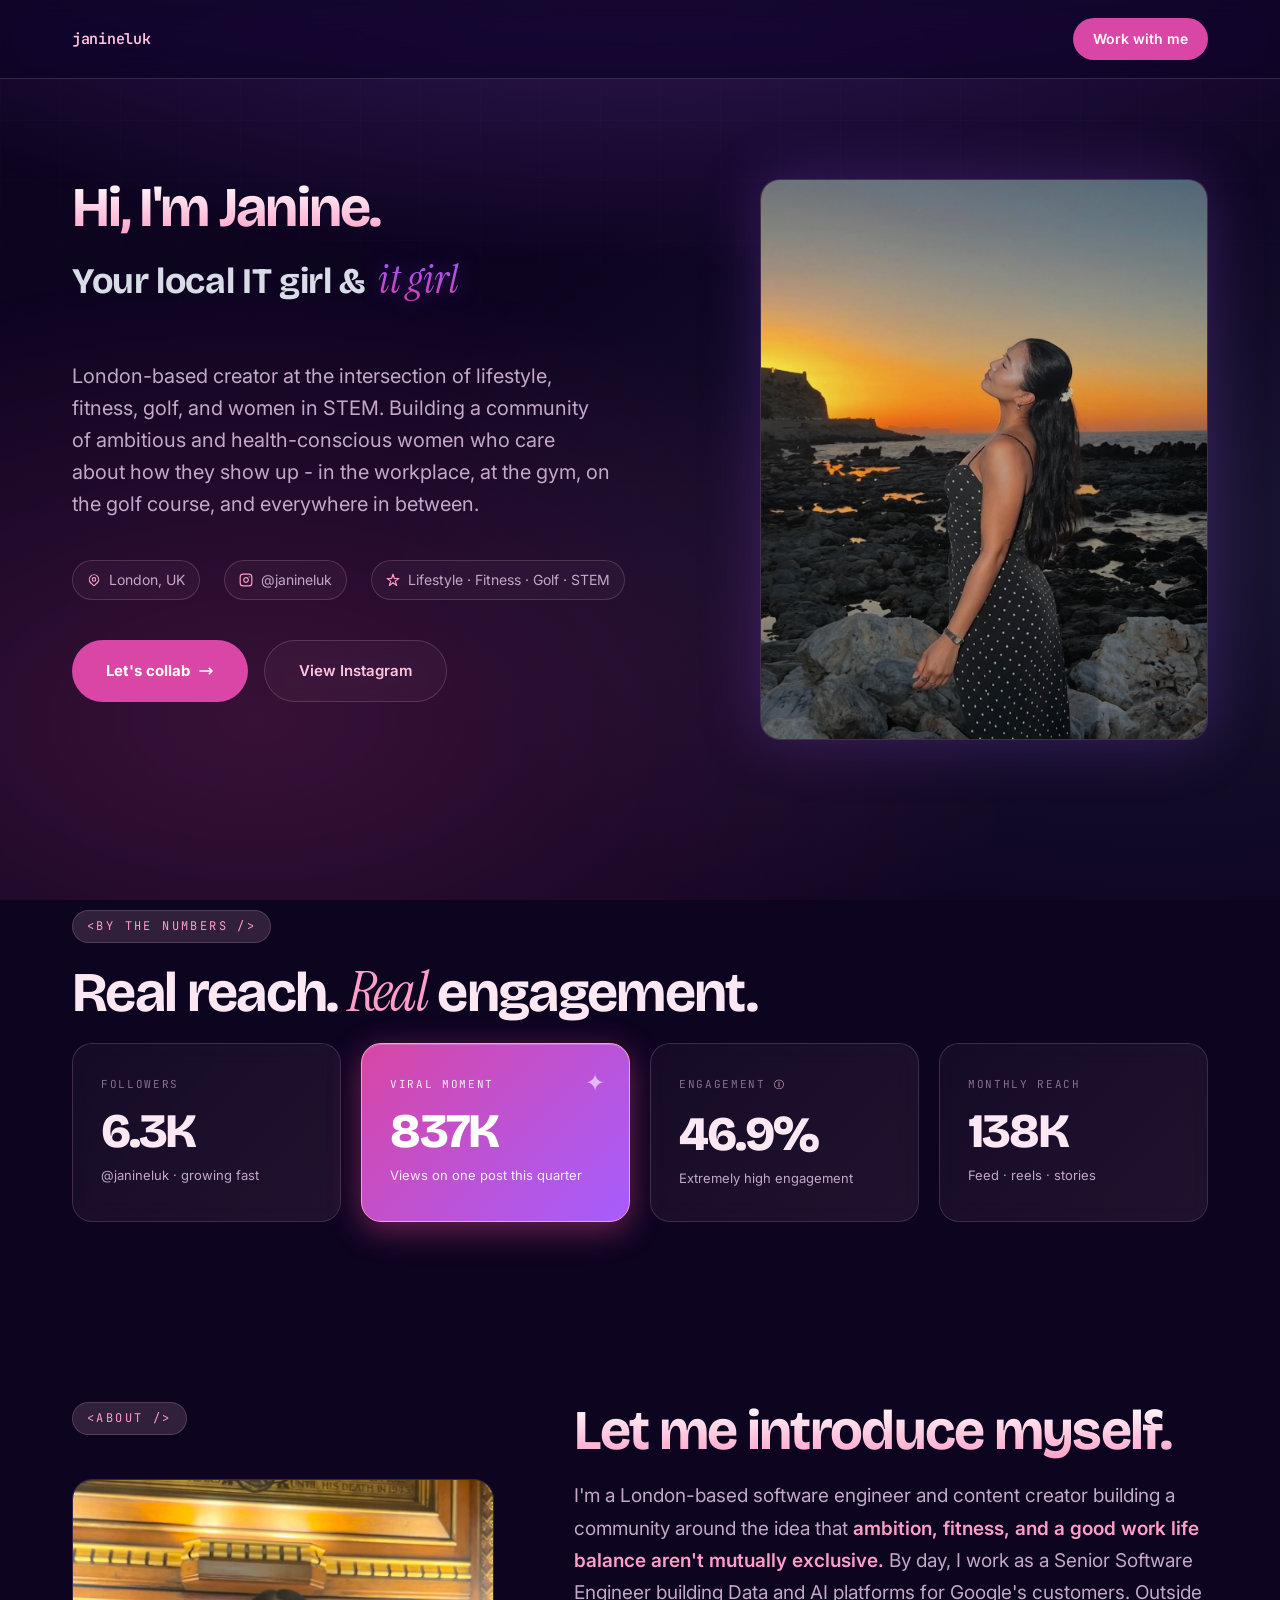
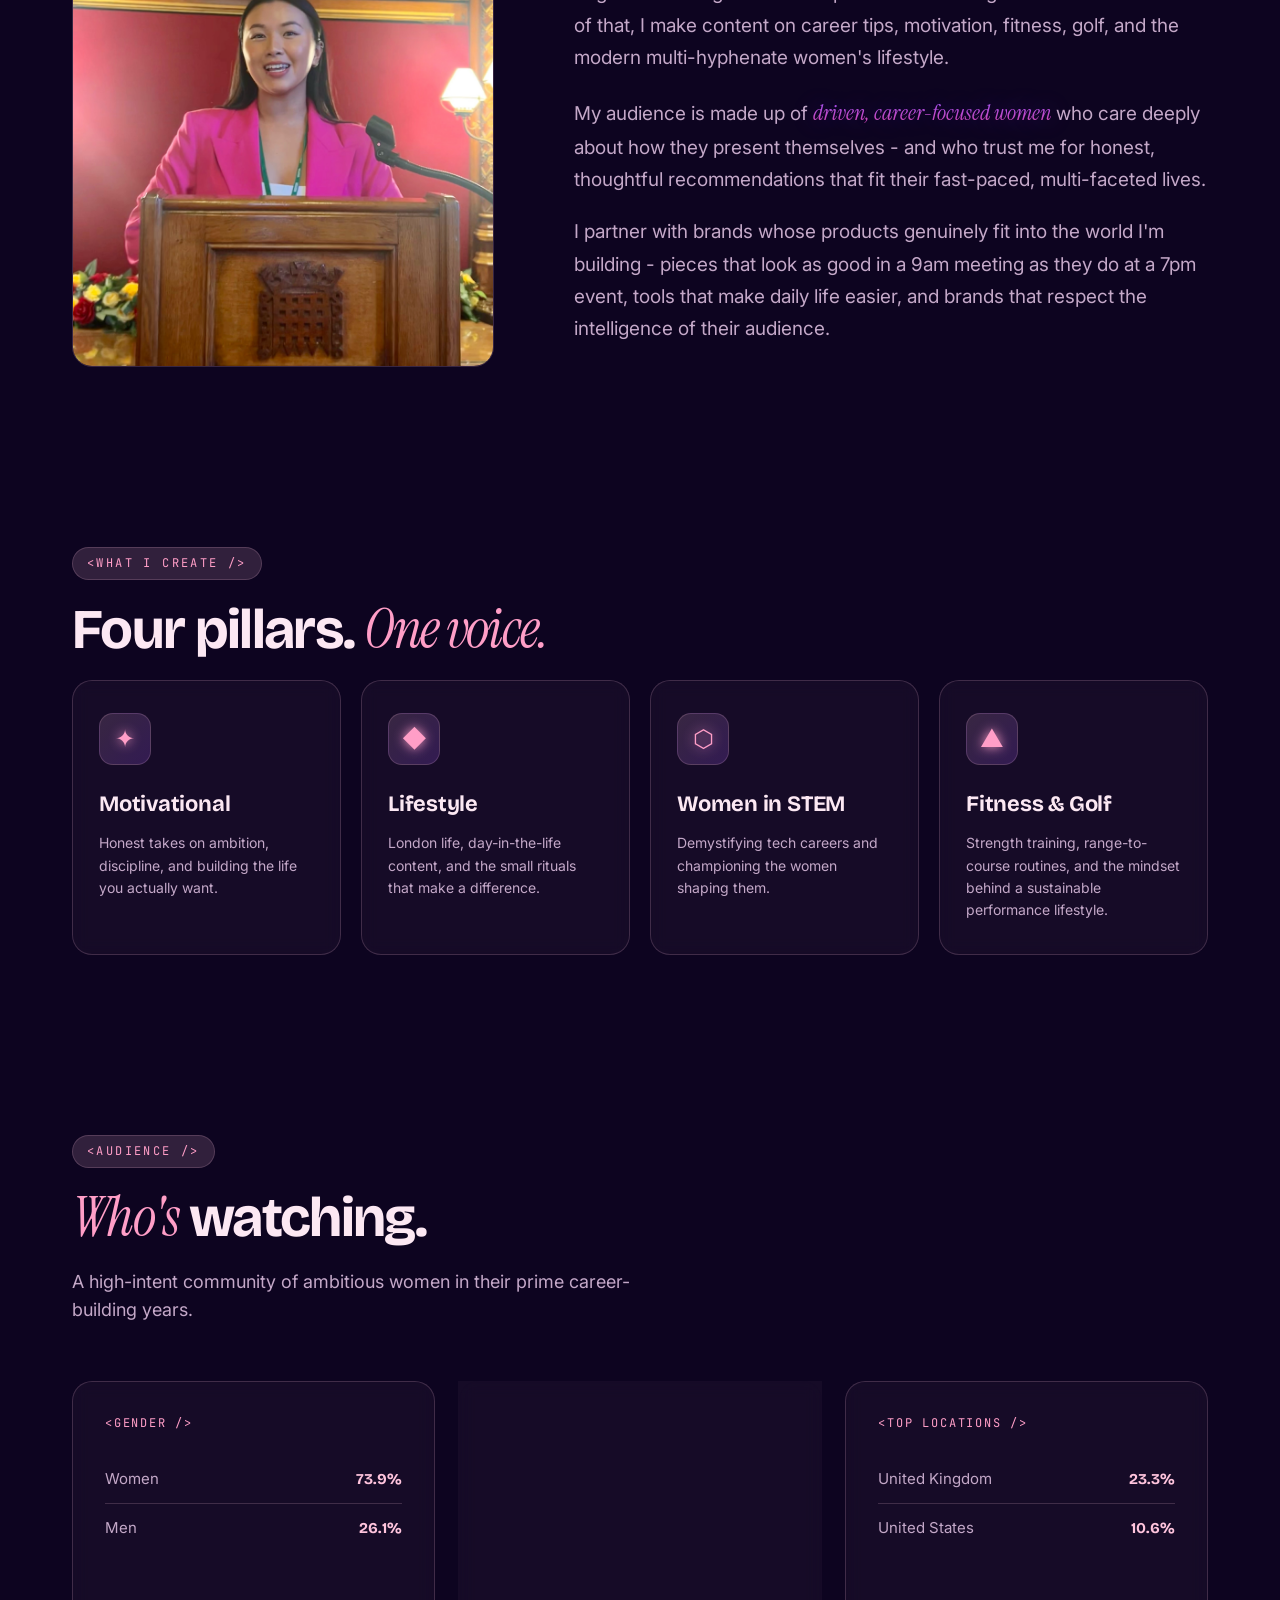
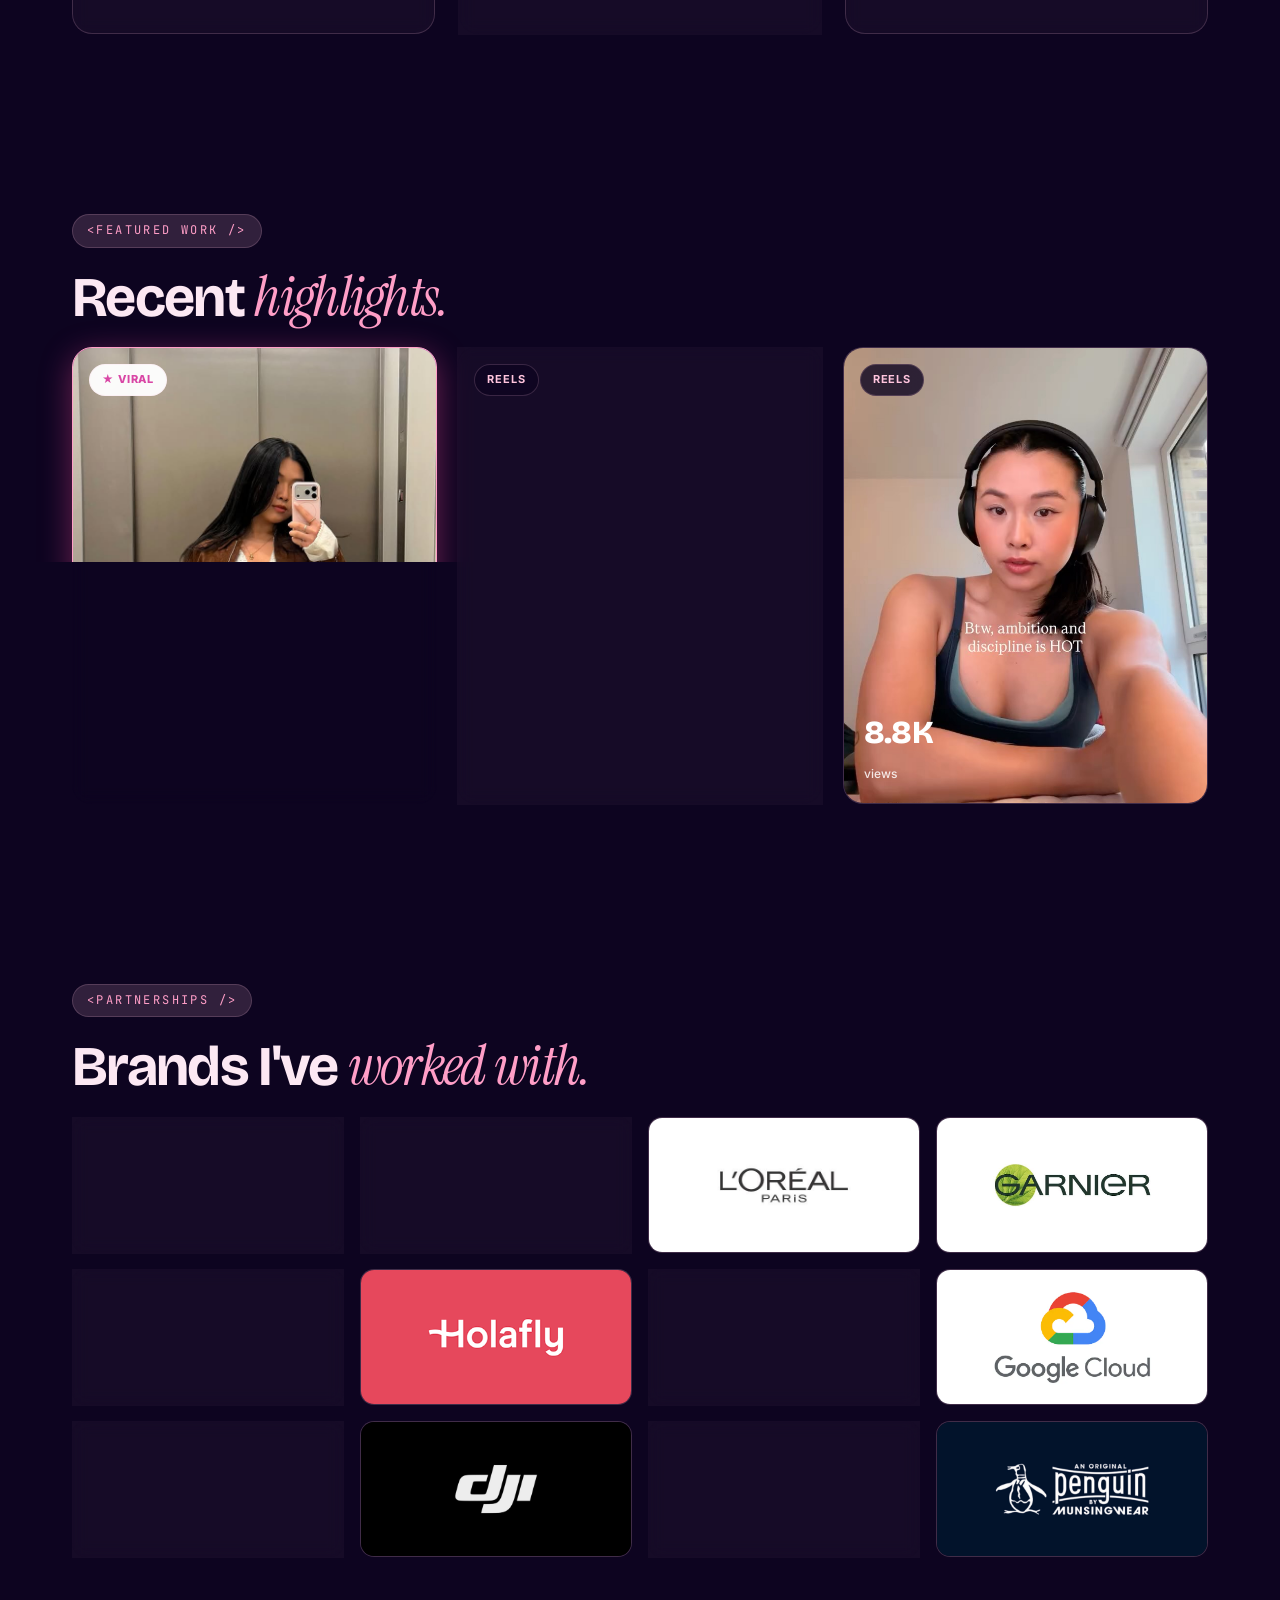
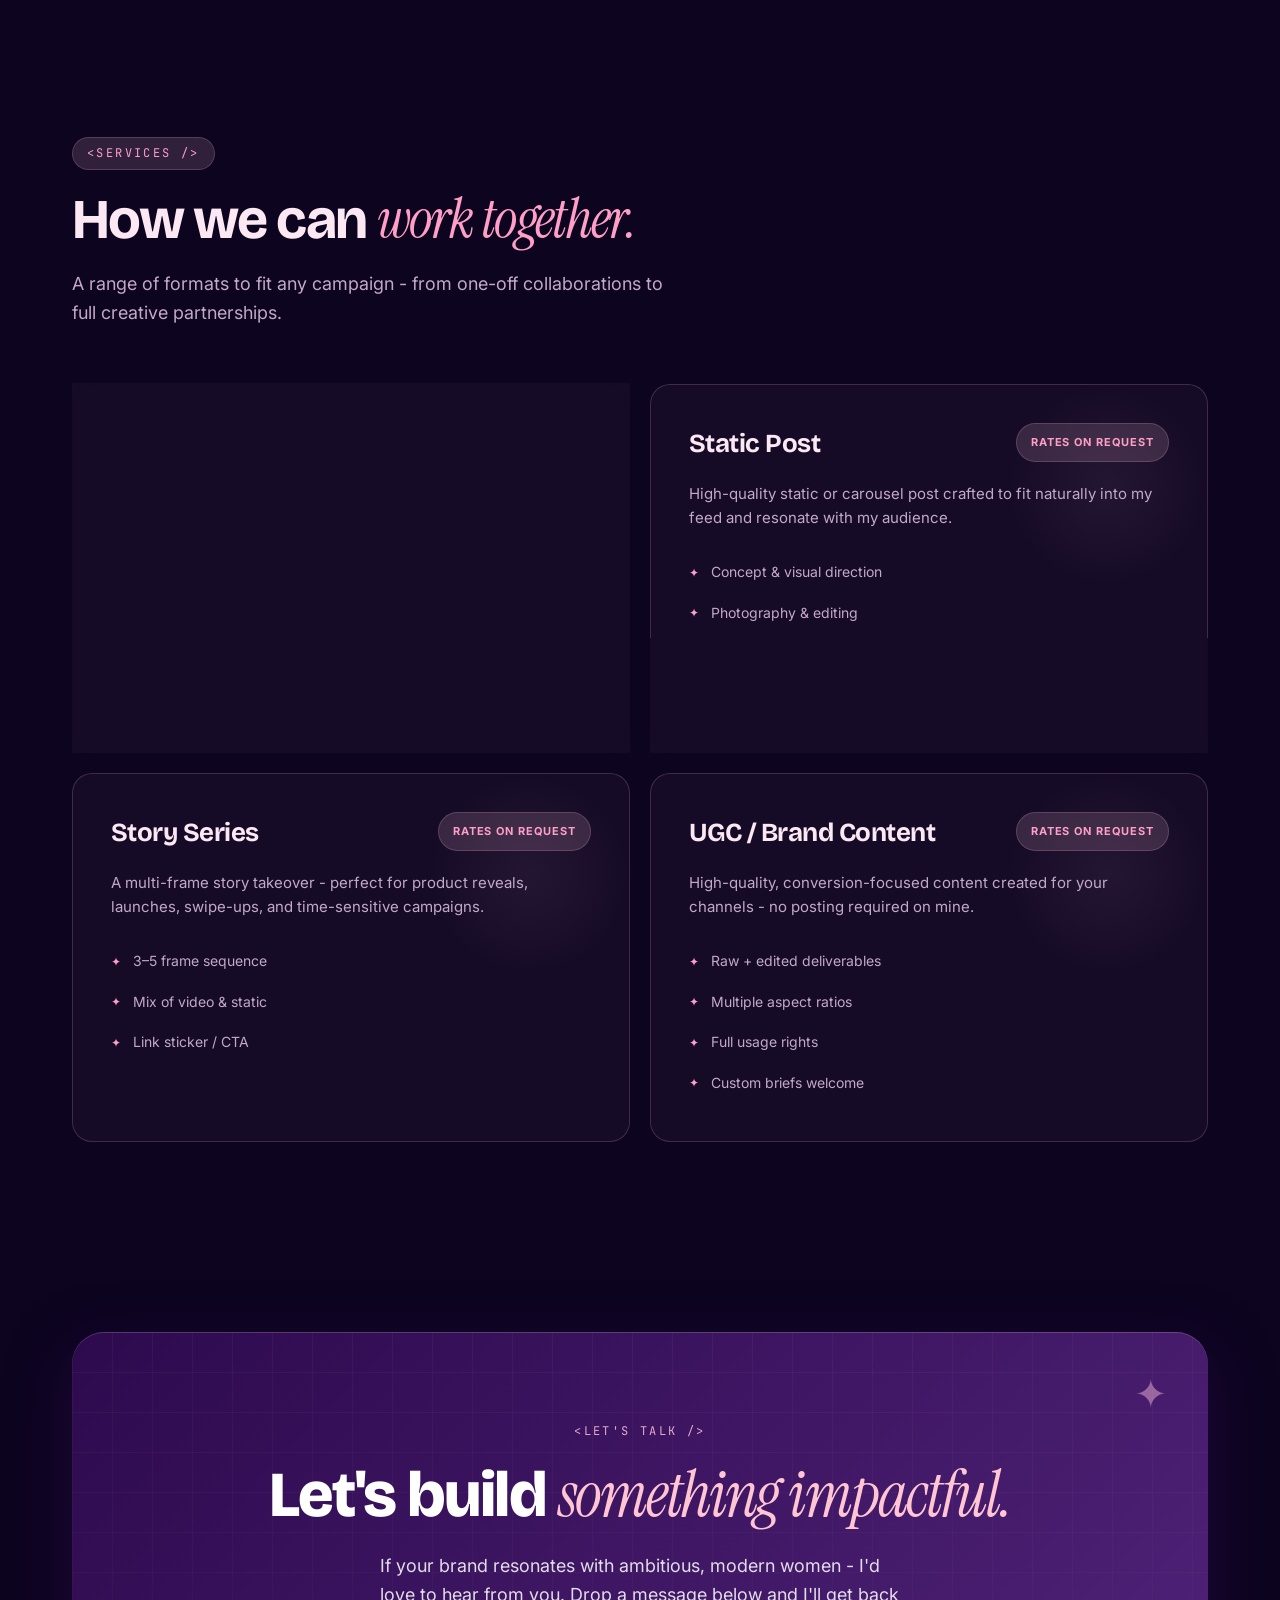
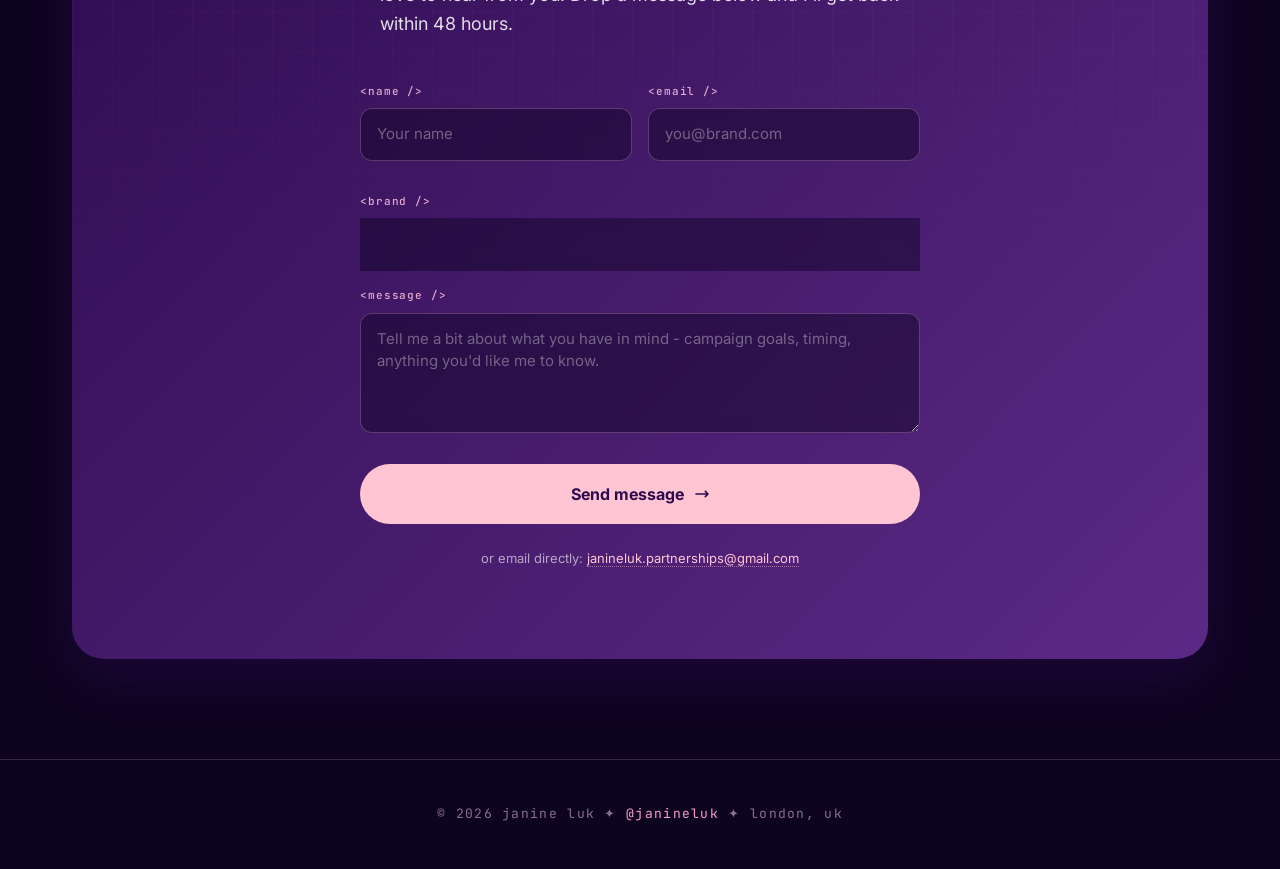
==== index.html @ ee7426bc "resize brand logos" ====
<!DOCTYPE html>
<html lang="en">
<head>
<meta charset="UTF-8" />
<meta name="viewport" content="width=device-width, initial-scale=1.0" />
<title>JANINELUK | Media Kit</title>
<meta name="description" content="Janine Luk (@janineluk) — your local IT girl &amp; it girl. London-based content creator covering motivational lifestyle, fitness, golf, and women in STEM." />
<link rel="preconnect" href="https://fonts.googleapis.com">
<link rel="preconnect" href="https://fonts.gstatic.com" crossorigin>
<link href="https://fonts.googleapis.com/css2?family=Bricolage+Grotesque:opsz,wght@12..96,600;12..96,700;12..96,800&family=Instrument+Serif:ital@0;1&family=Inter:wght@400;500;600;700;800&family=JetBrains+Mono:wght@400;500;600;700&display=swap" rel="stylesheet">
<link rel="icon" type="image/jpeg" href="public/assets/profile_pic.jpg" />
<link rel="apple-touch-icon" href="public/assets/profile_pic.jpg" />
<link rel="stylesheet" href="styles.css" />
</head>
<body>

<nav>
  <div class="nav-inner">
    <div class="logo">janineluk</div>
    <a href="#contact" class="nav-cta">Work with me</a>
  </div>
</nav>

<!-- HERO -->
<header class="hero">
  <div class="container">
    <div class="hero-grid">
      <div class="hero-text-top">
        <h1 class="section-title">Hi, I'm Janine.</h1>
        <p class="hero-subtitle"><span class="hero-subtitle-code">Your local IT girl &amp;</span> <span class="accent">it girl</span></p>
      </div>
      <div class="hero-visual">
        <div class="hero-photo">
          <img src="public/assets/profile_pic.jpg" alt="Janine Luk Profile Photo" />
        </div>
      </div>
      <div class="hero-text-bottom">
        <p class="hero-sub">London-based creator at the intersection of lifestyle, fitness, golf, and women in STEM. Building a community of ambitious and health-conscious women who care about how they show up - in the workplace, at the gym, on the golf course, and everywhere in between.</p>
        <div class="hero-meta">
          <div class="hero-meta-item">
            <svg fill="none" stroke="currentColor" viewBox="0 0 24 24"><path stroke-linecap="round" stroke-linejoin="round" stroke-width="2" d="M17.657 16.657L13.414 20.9a2 2 0 01-2.827 0l-4.244-4.243a8 8 0 1111.314 0z"/><path stroke-linecap="round" stroke-linejoin="round" stroke-width="2" d="M15 11a3 3 0 11-6 0 3 3 0 016 0z"/></svg>
            London, UK
          </div>
          <div class="hero-meta-item">
            <svg fill="none" stroke="currentColor" viewBox="0 0 24 24"><rect width="20" height="20" x="2" y="2" rx="5" ry="5" stroke-width="2"/><path stroke-linecap="round" stroke-linejoin="round" stroke-width="2" d="M16 11.37A4 4 0 1112.63 8 4 4 0 0116 11.37zM17.5 6.5h.01"/></svg>
            @janineluk
          </div>
          <div class="hero-meta-item">
            <svg fill="none" stroke="currentColor" viewBox="0 0 24 24"><path stroke-linecap="round" stroke-linejoin="round" stroke-width="2" d="M12 2l2.4 7.4H22l-6.2 4.5 2.4 7.4L12 16.8l-6.2 4.5 2.4-7.4L2 9.4h7.6L12 2z"/></svg>
            Lifestyle · Fitness · Golf · STEM
          </div>
        </div>
        <div class="hero-actions">
          <a href="#contact" class="btn-primary">
            Let's collab
            <svg width="16" height="16" fill="none" stroke="currentColor" viewBox="0 0 24 24"><path stroke-linecap="round" stroke-linejoin="round" stroke-width="2.5" d="M17 8l4 4m0 0l-4 4m4-4H3"/></svg>
          </a>
          <a href="https://instagram.com/janineluk" class="btn-secondary" target="_blank" rel="noopener">View Instagram</a>
        </div>
      </div>
    </div>
  </div>
</header>

<!-- STATS -->
<section>
  <div class="container">
    <div class="section-label">&lt;by the numbers /&gt;</div>
    <h2 class="section-title">Real reach. <em>Real</em> engagement.</h2>
    <div class="stats-grid">
      <div class="stat-card">
        <div class="stat-label">Followers</div>
        <div class="stat-value">6.3K</div>
        <div class="stat-detail">@janineluk · growing fast</div>
      </div>
      <div class="stat-card highlight">
        <div class="stat-label">Viral moment</div>
        <div class="stat-value">837K</div>
        <div class="stat-detail">Views on one post this quarter</div>
      </div>
      <div class="stat-card">
        <div class="stat-label">Engagement <span class="tooltip-wrap" tabindex="0" aria-label="Instagram engagement rate info">ⓘ<span class="tooltip-text" role="tooltip">Instagram engagement rate is based on median likes divided by followers.</span></span></div>
        <div class="stat-value">46.9%</div>
        <div class="stat-detail">Extremely high engagement</div>
      </div>
      <div class="stat-card">
        <div class="stat-label">Monthly reach</div>
        <div class="stat-value">138K</div>
        <div class="stat-detail">Feed · reels · stories</div>
      </div>
    </div>
  </div>
</section>

<!-- ABOUT -->
<section>
  <div class="container">
    <div class="about-grid">
      <div>
        <div class="section-label">&lt;about /&gt;</div>
        <div class="about-photo">
          <img src="public/assets/profile_photo_pink.png" alt="Janine Luk" />
        </div>
      </div>
      <div class="about-bio">
        <h1 class="section-title">Let me introduce myself.</h1>
        <p>I'm a London-based software engineer and content creator building a community around the idea that <strong>ambition, fitness, and a good work life balance aren't mutually exclusive.</strong> By day, I work as a Senior Software Engineer building Data and AI platforms for Google's customers. Outside of that, I make content on career tips, motivation, fitness, golf, and the modern multi-hyphenate women's lifestyle.</p>
        <p>My audience is made up of <em class="accent">driven, career-focused women</em> who care deeply about how they present themselves - and who trust me for honest, thoughtful recommendations that fit their fast-paced, multi-faceted lives.</p>
        <p>I partner with brands whose products genuinely fit into the world I'm building - pieces that look as good in a 9am meeting as they do at a 7pm event, tools that make daily life easier, and brands that respect the intelligence of their audience.</p>
      </div>
    </div>
  </div>
</section>

<!-- CONTENT PILLARS -->
<section>
  <div class="container">
    <div class="section-label">&lt;what i create /&gt;</div>
    <h2 class="section-title">Four pillars. <em>One voice.</em></h2>
    <div class="pillars-grid">
      <div class="pillar">
        <div class="pillar-icon">✦</div>
        <div class="pillar-title">Motivational</div>
        <p class="pillar-desc">Honest takes on ambition, discipline, and building the life you actually want.</p>
      </div>
      <div class="pillar">
        <div class="pillar-icon">◆</div>
        <div class="pillar-title">Lifestyle</div>
        <p class="pillar-desc">London life, day-in-the-life content, and the small rituals that make a difference.</p>
      </div>
      <div class="pillar">
        <div class="pillar-icon">⬡</div>
        <div class="pillar-title">Women in STEM</div>
        <p class="pillar-desc">Demystifying tech careers and championing the women shaping them.</p>
      </div>
      <div class="pillar">
        <div class="pillar-icon">▲</div>
        <div class="pillar-title">Fitness &amp; Golf</div>
        <p class="pillar-desc">Strength training, range-to-course routines, and the mindset behind a sustainable performance lifestyle.</p>
      </div>
    </div>
  </div>
</section>

<!-- AUDIENCE -->
<section>
  <div class="container">
    <div class="section-label">&lt;audience /&gt;</div>
    <h2 class="section-title"><em>Who's</em> watching.</h2>
    <p class="section-sub">A high-intent community of ambitious women in their prime career-building years.</p>
    <div class="audience-grid">
      <div class="audience-card">
        <h4>&lt;gender /&gt;</h4>
        <div class="audience-row"><span class="label">Women</span><span class="value">73.9%</span></div>
        <div class="audience-row"><span class="label">Men</span><span class="value">26.1%</span></div>
      </div>
      <div class="audience-card">
        <h4>&lt;age /&gt;</h4>
        <div class="audience-row"><span class="label">18–24</span><span class="value">17.2%</span></div>
        <div class="audience-row"><span class="label">25–34</span><span class="value">61.4%</span></div>
        <div class="audience-row"><span class="label">35–44</span><span class="value">16.6%</span></div>
      </div>
      <div class="audience-card">
        <h4>&lt;top locations /&gt;</h4>
        <div class="audience-row"><span class="label">United Kingdom</span><span class="value">23.3%</span></div>
        <div class="audience-row"><span class="label">United States</span><span class="value">10.6%</span></div>
      </div>
    </div>
  </div>
</section>

<!-- FEATURED CONTENT -->
<section>
  <div class="container">
    <div class="section-label">&lt;featured work /&gt;</div>
    <h2 class="section-title">Recent <em>highlights.</em></h2>
    <div class="content-grid">
      <a class="content-card viral" href="https://www.instagram.com/reel/DWrKd-1DQzM/" target="_blank" rel="noopener noreferrer" aria-label="Open viral reel on Instagram">
        <img src="public/assets/post-1.jpeg" alt="Viral post" />
        <div class="badge">★ Viral</div>
        <div class="views">837K<small>views</small></div>
      </a>
      <a class="content-card" href="https://www.instagram.com/reel/DY6dB6ptu91/" target="_blank" rel="noopener noreferrer" aria-label="Open featured reel on Instagram">
        <img src="public/assets/post-2.jpeg" alt="Featured reels" />
        <div class="badge">Reels</div>
        <div class="views">48.3K<small>views</small></div>
      </a>
      <a class="content-card" href="https://www.instagram.com/reel/DZrsfZSt8--/" target="_blank" rel="noopener noreferrer" aria-label="Open featured reel on Instagram">
        <img src="public/assets/post-3.jpeg" alt="Featured reels" />
        <div class="badge">Reels</div>
        <div class="views">8.8K<small>views</small></div>
      </a>
    </div>
  </div>
</section>

<!-- PAST COLLABS -->
<section>
  <div class="container">
    <div class="section-label">&lt;partnerships /&gt;</div>
    <h2 class="section-title">Brands I've <em>worked with.</em></h2>
    <div class="collabs-grid">
      <div class="collab-card"><img src="public/assets/lululemon-logo.jpg" alt="Lululemon"></div>
      <div class="collab-card"><img src="public/assets/jlindeberg-logo.png" alt="J.Lindeberg"></div>
      <div class="collab-card"><img src="public/assets/loreal-paris.jpg" alt="L'Oréal"></div>
      <div class="collab-card"><img src="public/assets/garnier-logo.png" alt="Garnier"></div>
      <div class="collab-card"><img src="public/assets/bbc-news-logo.png" alt="BBC News"></div>
      <div class="collab-card"><img src="public/assets/holafly-logo.png" alt="Holafly"></div>
      <div class="collab-card"><img src="public/assets/youtube-logo.png" alt="YouTube"></div>
      <div class="collab-card"><img src="public/assets/google-cloud-logo.png" alt="Google Cloud"></div>
      <div class="collab-card"><img src="public/assets/jetbrains-logo.jpg" alt="JetBrains"></div>
      <div class="collab-card"><img src="public/assets/dji-logo.png" alt="DJI"></div>
      <div class="collab-card"><img src="public/assets/cfg-logo.png" alt="Code First Girls"></div>
      <div class="collab-card"><img src="public/assets/original-penguin-logo.png" alt="Original Penguin"></div>
    </div>
  </div>
</section>

<!-- SERVICES -->
<section>
  <div class="container">
    <div class="section-label">&lt;services /&gt;</div>
    <h2 class="section-title">How we can <em>work together.</em></h2>
    <p class="section-sub">A range of formats to fit any campaign - from one-off collaborations to full creative partnerships.</p>
    <div class="services-grid">
      <div class="service-card">
        <div class="service-header">
          <div class="service-title">IG Reels</div>
        </div>
        <p class="service-desc">Concept-driven reel produced and edited in my voice, delivered with strategic posting time and accompanying caption.</p>
        <ul class="service-includes">
          <li>Concept development & scripting</li>
          <li>Filming, editing & captioning</li>
          <li>1 round of revisions</li>
          <li>Posting + usage rights (negotiable)</li>
        </ul>
        <a href="#contact" class="service-tag">Rates on request</a>
      </div>
      <div class="service-card">
        <div class="service-header">
          <div class="service-title">Static Post</div>
        </div>
        <p class="service-desc">High-quality static or carousel post crafted to fit naturally into my feed and resonate with my audience.</p>
        <ul class="service-includes">
          <li>Concept & visual direction</li>
          <li>Photography & editing</li>
          <li>Caption copywriting</li>
          <li>1 round of revisions</li>
        </ul>
        <a href="#contact" class="service-tag">Rates on request</a>
      </div>
      <div class="service-card">
        <div class="service-header">
          <div class="service-title">Story Series</div>
        </div>
        <p class="service-desc">A multi-frame story takeover - perfect for product reveals, launches, swipe-ups, and time-sensitive campaigns.</p>
        <ul class="service-includes">
          <li>3–5 frame sequence</li>
          <li>Mix of video & static</li>
          <li>Link sticker / CTA</li>
        </ul>
        <a href="#contact" class="service-tag">Rates on request</a>
      </div>
      <div class="service-card">
        <div class="service-header">
          <div class="service-title">UGC / Brand Content</div>
        </div>
        <p class="service-desc">High-quality, conversion-focused content created for your channels - no posting required on mine.</p>
        <ul class="service-includes">
          <li>Raw + edited deliverables</li>
          <li>Multiple aspect ratios</li>
          <li>Full usage rights</li>
          <li>Custom briefs welcome</li>
        </ul>
        <a href="#contact" class="service-tag">Rates on request</a>
      </div>
    </div>
  </div>
</section>

<!-- CTA -->
<section class="cta" id="contact">
  <div class="container">
    <div class="cta-inner">
      <div class="cta-label">&lt;let's talk /&gt;</div>
      <h2>Let's build <em>something impactful.</em></h2>
      <p>If your brand resonates with ambitious, modern women - I'd love to hear from you. Drop a message below and I'll get back within 48 hours.</p>

      <form name="contact" method="POST" class="contact-form" action="https://formspree.io/f/mbgryoaj">
        <input type="text" name="_gotcha" style="display:none" tabindex="-1" autocomplete="off" />
        <input type="hidden" name="_subject" value="New media kit inquiry" />

        <div class="form-row">
          <div class="form-field">
            <label for="name">&lt;name /&gt;</label>
            <input type="text" id="name" name="name" placeholder="Your name" required />
          </div>
          <div class="form-field">
            <label for="email">&lt;email /&gt;</label>
            <input type="email" id="email" name="email" placeholder="you@brand.com" required />
          </div>
        </div>

        <div class="form-field">
          <label for="brand">&lt;brand /&gt;</label>
          <input type="text" id="brand" name="brand" placeholder="Brand or company name" />
        </div>

        <div class="form-field">
          <label for="message">&lt;message /&gt;</label>
          <textarea id="message" name="message" placeholder="Tell me a bit about what you have in mind - campaign goals, timing, anything you'd like me to know." required></textarea>
        </div>

        <button type="submit" class="cta-btn form-submit">
          Send message
          <svg width="16" height="16" fill="none" stroke="currentColor" viewBox="0 0 24 24"><path stroke-linecap="round" stroke-linejoin="round" stroke-width="2.5" d="M17 8l4 4m0 0l-4 4m4-4H3"/></svg>
        </button>

        <div class="form-fallback">
          or email directly: <a href="mailto:janineluk.partnerships@gmail.com">janineluk.partnerships@gmail.com</a>
        </div>
      </form>
    </div>
  </div>
</section>

<footer>
  <div class="container">
    © <span id="year"></span> janine luk ✦ <a href="https://instagram.com/janineluk" target="_blank" rel="noopener">@janineluk</a> ✦ london, uk
  </div>
</footer>

<script>
  document.getElementById('year').textContent = new Date().getFullYear();
</script>

</body>
</html>
---- styles.css ----
:root {
    --bg: #0d0420;
    --bg-deep: #060212;
    --bg-card: rgba(255, 192, 220, 0.04);
    --bg-elevated: rgba(255, 192, 220, 0.08);
    --pink: #ffc4dd;
    --pink-bright: #ff9ec7;
    --pink-soft: rgba(255, 196, 221, 0.15);
    --purple: #5b2a86;
    --purple-deep: #2d0a4e;
    --purple-bright: #a259ff;
    --magenta: #d946a5;
    --cyan: #b5f5ff;
    --text: #fce8f3;
    --text-dim: #c4a8c8;
    --text-mute: #8a6f8e;
    --border: rgba(255, 196, 221, 0.18);
    --border-glow: rgba(162, 89, 255, 0.4);
    --radius: 20px;
  }

  * { box-sizing: border-box; margin: 0; padding: 0; }

  html { scroll-behavior: smooth; }

  body {
    background: var(--bg);
    color: var(--text);
    font-family: 'Inter', -apple-system, BlinkMacSystemFont, sans-serif;
    line-height: 1.6;
    -webkit-font-smoothing: antialiased;
    overflow-x: hidden;
    position: relative;
  }

  /* === SYNTHWAVE BACKGROUND === */
  body::before {
    content: '';
    position: fixed;
    inset: 0;
    background:
      radial-gradient(ellipse 80% 50% at 50% -20%, rgba(162, 89, 255, 0.35), transparent),
      radial-gradient(ellipse 60% 50% at 20% 80%, rgba(255, 77, 158, 0.18), transparent),
      radial-gradient(ellipse 60% 50% at 90% 60%, rgba(181, 245, 255, 0.08), transparent);
    pointer-events: none;
    z-index: 0;
  }

  body::after {
    content: '';
    position: fixed;
    inset: 0;
    background-image:
      linear-gradient(rgba(255, 196, 221, 0.04) 1px, transparent 1px),
      linear-gradient(90deg, rgba(255, 196, 221, 0.04) 1px, transparent 1px);
    background-size: 60px 60px;
    pointer-events: none;
    z-index: 0;
    mask-image: linear-gradient(to bottom, rgba(0,0,0,0.5), transparent 60%);
    -webkit-mask-image: linear-gradient(to bottom, rgba(0,0,0,0.5), transparent 60%);
  }

  .container {
    max-width: 1200px;
    margin: 0 auto;
    padding: 0 32px;
    position: relative;
    z-index: 1;
  }

  /* === NAV === */
  nav {
    position: sticky;
    top: 0;
    z-index: 50;
    background: rgba(13, 4, 32, 0.75);
    backdrop-filter: blur(20px) saturate(180%);
    -webkit-backdrop-filter: blur(20px) saturate(180%);
    border-bottom: 1px solid var(--border);
  }
  .nav-inner {
    display: flex;
    align-items: center;
    justify-content: space-between;
    padding: 18px 32px;
    max-width: 1200px;
    margin: 0 auto;
  }
  .logo {
    font-family: 'JetBrains Mono', ui-monospace, 'SF Mono', Monaco, Consolas, monospace;
    font-weight: 600;
    font-size: 15px;
    letter-spacing: -0.02em;
    color: var(--pink);
    line-height: 1;
  }
  .nav-cta {
    background: var(--magenta);
    color: #fff;
    padding: 10px 20px;
    border-radius: 100px;
    text-decoration: none;
    font-weight: 600;
    font-size: 14px;
    transition: transform 0.2s, background 0.2s;
  }
  .nav-cta:hover {
    transform: translateY(-2px);
    background: #c13a92;
  }

  /* === HERO === */
  .hero {
    padding: 100px 0 80px;
    position: relative;
  }
  .hero-grid {
    display: grid;
    grid-template-columns: 1.4fr 1fr;
    grid-template-rows: auto auto;
    column-gap: 60px;
    row-gap: 0;
    align-items: start;
    position: relative;
  }
  .hero-text-top {
    grid-column: 1;
    grid-row: 1;
  }
  .hero-text-bottom {
    grid-column: 1;
    grid-row: 2;
  }
  .hero-visual {
    grid-column: 2;
    grid-row: 1 / 3;
    display: flex;
    flex-direction: column;
    gap: 16px;
  }
  .hero-tag {
    display: inline-flex;
    align-items: center;
    gap: 10px;
    background: var(--pink-soft);
    border: 1px solid var(--border);
    color: var(--pink);
    padding: 10px 18px;
    border-radius: 100px;
    font-size: 12px;
    font-weight: 600;
    margin-bottom: 28px;
    letter-spacing: 0.08em;
    text-transform: uppercase;
    backdrop-filter: blur(8px);
  }
  .hero-tag::before {
    content: '';
    width: 8px;
    height: 8px;
    background: var(--pink-bright);
    border-radius: 50%;
    animation: pulse 2s infinite;
    box-shadow: 0 0 12px var(--pink-bright);
  }
  @keyframes pulse {
    0%, 100% { opacity: 1; transform: scale(1); }
    50% { opacity: 0.4; transform: scale(0.9); }
  }
  h1 {
    font-family: 'Bricolage Grotesque', sans-serif;
    font-size: clamp(36px, 5.2vw, 64px);
    font-weight: 800;
    line-height: 1;
    letter-spacing: -0.03em;
    margin-bottom: 28px;
    background: linear-gradient(180deg, #fff 0%, var(--pink) 60%, var(--pink-bright) 100%);
    -webkit-background-clip: text;
    background-clip: text;
    -webkit-text-fill-color: transparent;
    color: transparent;
  }
  h1 .accent {
    font-family: 'Instrument Serif', serif;
    font-style: italic;
    font-weight: 400;
    background: linear-gradient(180deg, var(--purple-bright) 0%, var(--magenta) 100%);
    -webkit-background-clip: text;
    background-clip: text;
    -webkit-text-fill-color: transparent;
    color: transparent;
    text-shadow: 0 0 60px rgba(162, 89, 255, 0.6);
  }
  .hero-subtitle {
    margin: 0 0 20px;
    font-family: 'Bricolage Grotesque', sans-serif;
    font-size: clamp(20px, 3.8vw, 36px);
    font-weight: 700;
    line-height: 1.12;
    letter-spacing: -0.01em;
    color: #D8DCE6;
    text-wrap: balance;
  }
  .hero-subtitle-code {
    font-family: inherit;
    font-size: 1em;
    font-weight: inherit;
    letter-spacing: inherit;
    color: inherit;
    text-transform: none;
  }
  .hero-subtitle .accent {
    font-family: 'Instrument Serif', serif;
    font-size: 1.1em;
    font-style: italic;
    font-weight: 400;
    display: inline-block;
    margin-left: 0.12em;
    vertical-align: baseline;
    background: linear-gradient(180deg, var(--purple-bright) 0%, var(--magenta) 100%);
    -webkit-background-clip: text;
    background-clip: text;
    -webkit-text-fill-color: transparent;
    color: transparent;
    text-shadow: 0 0 24px rgba(162, 89, 255, 0.45);
  }
  .hero-subtitle .heart {
    color: #FFC5D3;
    display: inline-block;
    font-size: 0.68em;
    margin-left: 0.04em;
    vertical-align: 0.06em;
    text-shadow: 0 0 18px rgba(255, 197, 211, 0.55);
  }
  h1 .heart {
    -webkit-text-fill-color: #FFC5D3;
    color: #FFC5D3;
    font-weight: 400;
    display: inline-block;
    font-size: 0.7em;
    vertical-align: 0.18em;
    text-shadow: 0 0 24px rgba(255, 197, 211, 0.7);
  }
  .hero-sub {
    font-size: 20px;
    color: var(--text-dim);
    margin-bottom: 40px;
    max-width: 540px;
    line-height: 1.6;
  }
  .hero-meta {
    display: flex;
    gap: 24px;
    flex-wrap: wrap;
    margin-bottom: 40px;
  }
  .hero-meta-item {
    display: flex;
    align-items: center;
    gap: 8px;
    color: var(--text-dim);
    font-size: 14px;
    background: var(--bg-card);
    border: 1px solid var(--border);
    padding: 8px 14px;
    border-radius: 100px;
    backdrop-filter: blur(8px);
  }
  .hero-meta-item svg { width: 14px; height: 14px; color: var(--pink-bright); }
  .hero-actions {
    display: flex;
    gap: 16px;
    flex-wrap: wrap;
  }
  .btn-primary {
    background: var(--magenta);
    color: #fff;
    padding: 18px 34px;
    border-radius: 100px;
    text-decoration: none;
    font-weight: 700;
    font-size: 15px;
    transition: transform 0.2s, background 0.2s;
    display: inline-flex;
    align-items: center;
    gap: 8px;
  }
  .btn-primary:hover {
    transform: translateY(-3px);
    background: #c13a92;
  }
  .btn-secondary {
    background: var(--bg-card);
    display: inline-flex;
    align-items: center;
    justify-content: center;
    color: var(--pink);
    padding: 18px 34px;
    border-radius: 100px;
    text-decoration: none;
    font-weight: 600;
    font-size: 15px;
    border: 1px solid var(--border);
    backdrop-filter: blur(8px);
    transition: all 0.2s;
  }
  .btn-secondary:hover {
    border-color: var(--pink-bright);
    background: var(--pink-soft);
    color: #fff;
  }

  .hero-photo {
    aspect-ratio: 4/5;
    background:
      linear-gradient(135deg, rgba(255, 196, 221, 0.08) 0%, rgba(162, 89, 255, 0.12) 100%),
      var(--bg-deep);
    border-radius: var(--radius);
    border: 1px solid var(--border);
    display: flex;
    align-items: center;
    justify-content: center;
    color: var(--text-mute);
    font-size: 14px;
    text-align: center;
    padding: 0;
    position: relative;
    overflow: hidden;
    box-shadow:
      0 0 60px rgba(162, 89, 255, 0.25),
      inset 0 0 60px rgba(255, 196, 221, 0.05);
  }
  .hero-photo img {
    width: 100%;
    height: 100%;
    object-fit: cover;
    object-position: 36% 36%;
    display: block;
    position: relative;
    z-index: 1;
  }
  .hero-photo::before {
    content: none;
    position: absolute;
    inset: 0;
    background-image:
      linear-gradient(rgba(255, 196, 221, 0.06) 1px, transparent 1px),
      linear-gradient(90deg, rgba(255, 196, 221, 0.06) 1px, transparent 1px);
    background-size: 30px 30px;
  }
  .hero-photo::after {
    content: none;
    white-space: pre;
    font-size: 13px;
    color: var(--text-mute);
    font-family: 'JetBrains Mono', ui-monospace, 'SF Mono', Monaco, Consolas, monospace;
    letter-spacing: 0.05em;
    position: relative;
    z-index: 1;
  }

  .hero-photo-caption {
    margin: 0;
    font-family: 'Bricolage Grotesque', sans-serif;
    font-size: clamp(22px, 3.4vw, 34px);
    font-weight: 700;
    line-height: 1.1;
    color: var(--pink);
    letter-spacing: -0.02em;
    text-align: center;
    text-transform: none;
  }

  /* === SECTION GENERAL === */
  section { padding: 90px 0; position: relative; }
  .section-label {
    font-family: 'JetBrains Mono', ui-monospace, 'SF Mono', Monaco, Consolas, monospace;
    font-size: 12px;
    font-weight: 400;
    letter-spacing: 0.2em;
    text-transform: uppercase;
    color: var(--pink-bright);
    margin-bottom: 20px;
    display: inline-block;
    padding: 6px 14px;
    background: var(--pink-soft);
    border: 1px solid var(--border);
    border-radius: 100px;
  }
  .section-title {
    font-family: 'Bricolage Grotesque', sans-serif;
    font-size: clamp(36px, 5vw, 56px);
    font-weight: 700;
    letter-spacing: -0.03em;
    line-height: 1.05;
    margin-bottom: 20px;
    max-width: 700px;
    color: var(--text);
  }
  .section-title em {
    font-family: 'Instrument Serif', serif;
    font-style: italic;
    font-weight: 400;
    color: var(--pink-bright);
  }
  .section-sub {
    color: var(--text-dim);
    font-size: 18px;
    margin-bottom: 56px;
    max-width: 600px;
    line-height: 1.6;
  }

  /* === STATS === */
  .stats-grid {
    display: grid;
    grid-template-columns: repeat(4, 1fr);
    gap: 20px;
  }
  .stat-card {
    background: var(--bg-card);
    border: 1px solid var(--border);
    border-radius: var(--radius);
    padding: 32px 28px;
    transition: all 0.3s;
    backdrop-filter: blur(12px);
    position: relative;
    overflow: visible;
    z-index: 1;
  }
  .stat-card::before {
    content: '';
    position: absolute;
    inset: 0;
    border-radius: inherit;
    background: linear-gradient(135deg, transparent 0%, rgba(255, 196, 221, 0.04) 100%);
    pointer-events: none;
  }
  .stat-card:hover {
    border-color: var(--pink-bright);
    transform: translateY(-4px);
    box-shadow: 0 12px 40px rgba(255, 77, 158, 0.2);
    z-index: 10;
  }
  .stat-card:focus-within {
    z-index: 10;
  }
  .stat-card.highlight {
    background: linear-gradient(135deg, var(--magenta) 0%, var(--purple-bright) 100%);
    border-color: var(--pink-bright);
    color: #fff;
    box-shadow:
      0 8px 32px rgba(255, 77, 158, 0.4),
      inset 0 1px 0 rgba(255, 255, 255, 0.2);
  }
  .stat-card.highlight::after {
    content: '✦';
    position: absolute;
    top: 20px;
    right: 24px;
    font-size: 24px;
    color: rgba(255, 255, 255, 0.6);
    animation: spin 8s linear infinite;
  }
  @keyframes spin {
    from { transform: rotate(0deg); }
    to { transform: rotate(360deg); }
  }
  .stat-label {
    font-family: 'JetBrains Mono', ui-monospace, 'SF Mono', Monaco, Consolas, monospace;
    font-size: 11px;
    color: var(--text-mute);
    text-transform: uppercase;
    letter-spacing: 0.15em;
    margin-bottom: 14px;
    position: relative;
  }
  .stat-card.highlight .stat-label { color: rgba(255,255,255,0.9); }
  .tooltip-wrap {
    display: inline-flex;
    width: 16px;
    height: 16px;
    color: var(--pink);
    font-size: 10px;
    line-height: 1;
    position: relative;
    z-index: 5;
  }
  .tooltip-wrap:focus-visible {
    outline: 2px solid var(--pink-bright);
    outline-offset: 2px;
  }
  .tooltip-text {
    position: absolute;
    left: 50%;
    bottom: calc(100% + 10px);
    transform: translateX(-20%);
    width: min(260px, 78vw);
    background: rgba(6, 2, 18, 0.96);
    border: 1px solid var(--border);
    border-radius: 10px;
    padding: 10px 12px;
    color: var(--text);
    font-size: 12px;
    letter-spacing: 0;
    text-transform: none;
    line-height: 1.35;
    box-shadow: 0 10px 30px rgba(0, 0, 0, 0.4);
    opacity: 0;
    visibility: hidden;
    pointer-events: none;
    transition: opacity 0.18s ease;
    z-index: 20;
  }
  .tooltip-wrap:hover .tooltip-text,
  .tooltip-wrap:focus-visible .tooltip-text {
    opacity: 1;
    visibility: visible;
  }
  .stat-value {
    font-family: 'Bricolage Grotesque', sans-serif;
    font-size: 48px;
    font-weight: 800;
    line-height: 1;
    letter-spacing: -0.04em;
    margin-bottom: 10px;
    color: var(--text);
    position: relative;
  }
  .stat-card.highlight .stat-value { color: #fff; }
  .stat-detail {
    font-size: 13px;
    color: var(--text-dim);
    position: relative;
  }
  .stat-card.highlight .stat-detail { color: rgba(255,255,255,0.9); }

  /* === ABOUT === */
  .about-grid {
    display: grid;
    grid-template-columns: 1fr 1.5fr;
    gap: 80px;
    align-items: start;
  }
  .about-photo {
    margin-top: 24px;
    border-radius: var(--radius);
    overflow: hidden;
    border: 1px solid var(--border);
  }
  .about-photo img {
    width: 100%;
    display: block;
    object-fit: cover;
  }
  .about-bio {
    font-size: 19px;
    color: var(--text-dim);
    line-height: 1.7;
  }
  .about-bio p { margin-bottom: 20px; }
  .about-bio strong {
    color: var(--pink-bright);
    font-weight: 600;
  }
  .about-bio em {
    font-family: 'Instrument Serif', serif;
    font-style: italic;
    color: var(--pink);
    font-size: 1.08em;
  }
  .about-bio em.accent {
    font-size: 1.16em;
    background: linear-gradient(180deg, var(--purple-bright) 0%, var(--magenta) 100%);
    -webkit-background-clip: text;
    background-clip: text;
    -webkit-text-fill-color: transparent;
    color: transparent;
    text-shadow: 0 0 24px rgba(162, 89, 255, 0.45);
  }

  /* === PILLARS === */
  .pillars-grid {
    display: grid;
    grid-template-columns: repeat(4, 1fr);
    gap: 20px;
  }
  .pillar {
    background: var(--bg-card);
    border: 1px solid var(--border);
    border-radius: var(--radius);
    padding: 32px 26px;
    transition: all 0.3s;
    backdrop-filter: blur(8px);
    position: relative;
  }
  .pillar:hover {
    border-color: var(--purple-bright);
    transform: translateY(-3px);
    box-shadow: 0 12px 40px rgba(162, 89, 255, 0.2);
  }
  .pillar-icon {
    width: 52px;
    height: 52px;
    background: linear-gradient(135deg, var(--pink-soft) 0%, rgba(162, 89, 255, 0.2) 100%);
    border: 1px solid var(--border);
    color: var(--pink-bright);
    border-radius: 14px;
    display: flex;
    align-items: center;
    justify-content: center;
    font-size: 24px;
    margin-bottom: 22px;
    text-shadow: 0 0 12px var(--pink-bright);
  }
  .pillar-title {
    font-family: 'Bricolage Grotesque', sans-serif;
    font-size: 22px;
    font-weight: 700;
    letter-spacing: -0.01em;
    margin-bottom: 10px;
    color: var(--text);
  }
  .pillar-desc {
    font-size: 14px;
    color: var(--text-dim);
    line-height: 1.6;
  }

  /* === AUDIENCE === */
  .audience-grid {
    display: grid;
    grid-template-columns: repeat(3, 1fr);
    gap: 24px;
  }
  .audience-card {
    background: var(--bg-card);
    border: 1px solid var(--border);
    border-radius: var(--radius);
    padding: 32px;
    backdrop-filter: blur(8px);
  }
  .audience-card h4 {
    font-family: 'JetBrains Mono', ui-monospace, 'SF Mono', Monaco, Consolas, monospace;
    font-size: 12px;
    font-weight: 400;
    color: var(--pink-bright);
    text-transform: uppercase;
    letter-spacing: 0.15em;
    margin-bottom: 22px;
  }
  .audience-row {
    display: flex;
    justify-content: space-between;
    align-items: center;
    padding: 12px 0;
    border-bottom: 1px solid var(--border);
    font-size: 15px;
  }
  .audience-row:last-child { border-bottom: none; }
  .audience-row .label { color: var(--text-dim); }
  .audience-row .value {
    font-weight: 700;
    font-family: 'Bricolage Grotesque', sans-serif;
    color: var(--pink);
  }
  .placeholder-note {
    background: linear-gradient(135deg, rgba(162, 89, 255, 0.12) 0%, rgba(255, 77, 158, 0.08) 100%);
    color: var(--pink);
    padding: 18px 22px;
    border-radius: 14px;
    font-size: 13px;
    margin-top: 28px;
    border: 1px solid var(--border);
    border-left: 3px solid var(--pink-bright);
    backdrop-filter: blur(8px);
  }

  /* === FEATURED CONTENT === */
  .content-grid {
    display: grid;
    grid-template-columns: repeat(3, 1fr);
    gap: 20px;
  }
  .content-card {
    aspect-ratio: 4/5;
    background: var(--bg-card);
    border: 1px solid var(--border);
    border-radius: var(--radius);
    overflow: hidden;
    position: relative;
    transition: all 0.3s;
    display: flex;
    align-items: center;
    justify-content: center;
    color: var(--text-mute);
    text-align: center;
    padding: 24px;
    backdrop-filter: blur(8px);
    text-decoration: none;
    color: inherit;
    cursor: pointer;
  }
  .content-card > img {
    position: absolute;
    inset: 0;
    width: 100%;
    height: 100%;
    object-fit: cover;
    object-position: center;
    z-index: 0;
  }
  .content-card:hover {
    transform: translateY(-4px);
    border-color: var(--pink-bright);
    box-shadow: 0 12px 40px rgba(255, 77, 158, 0.25);
  }
  .content-card.viral {
    background: linear-gradient(135deg, var(--magenta) 0%, var(--purple-bright) 100%);
    border-color: var(--pink-bright);
    box-shadow: 0 8px 32px rgba(255, 77, 158, 0.4);
  }
  .content-card.viral .badge {
    background: rgba(255, 255, 255, 0.95);
    color: var(--magenta);
    font-weight: 800;
  }
  .badge {
    position: absolute;
    top: 16px;
    left: 16px;
    background: rgba(13, 4, 32, 0.8);
    color: var(--pink);
    padding: 6px 12px;
    border-radius: 100px;
    font-size: 11px;
    font-weight: 700;
    letter-spacing: 0.08em;
    text-transform: uppercase;
    backdrop-filter: blur(8px);
    border: 1px solid var(--border);
    z-index: 2;
  }
  .content-card .placeholder {
    font-size: 13px;
    line-height: 1.5;
    font-family: 'JetBrains Mono', ui-monospace, 'SF Mono', Monaco, Consolas, monospace;
  }
  .content-card .views {
    position: absolute;
    bottom: 20px;
    left: 20px;
    right: 20px;
    font-family: 'Bricolage Grotesque', sans-serif;
    font-size: 32px;
    font-weight: 800;
    color: #fff;
    text-align: left;
    letter-spacing: -0.02em;
    z-index: 2;
  }
  .content-card .views small {
    display: block;
    font-family: 'Inter', sans-serif;
    font-size: 12px;
    font-weight: 500;
    color: rgba(255, 255, 255, 0.85);
    margin-top: 6px;
    letter-spacing: 0;
  }

  /* === COLLABS === */
  .collabs-grid {
    display: grid;
    grid-template-columns: repeat(4, 1fr);
    gap: 16px;
  }
  .collab-card {
    aspect-ratio: 2/1;
    background: var(--bg-card);
    border: 1px solid var(--border);
    border-radius: 14px;
    display: flex;
    align-items: center;
    justify-content: center;
    color: var(--text-mute);
    font-size: 13px;
    text-align: center;
    transition: all 0.3s;
    backdrop-filter: blur(8px);
    font-family: 'JetBrains Mono', ui-monospace, 'SF Mono', Monaco, Consolas, monospace;
    letter-spacing: 0.05em;
    overflow: hidden;
  }
  .collab-card img {
    width: 100%;
    height: 100%;
    object-fit: cover;
    object-position: center;
    display: block;
  }
  .collab-card:hover {
    border-color: var(--pink-bright);
    color: var(--pink);
    transform: translateY(-2px);
  }

  /* === SERVICES === */
  .services-grid {
    display: grid;
    grid-template-columns: repeat(2, 1fr);
    gap: 20px;
  }
  .service-card {
    background: var(--bg-card);
    border: 1px solid var(--border);
    border-radius: var(--radius);
    padding: 38px;
    transition: all 0.3s;
    backdrop-filter: blur(8px);
    position: relative;
    overflow: hidden;
  }
  .service-card::before {
    content: '';
    position: absolute;
    top: 0;
    right: 0;
    width: 200px;
    height: 200px;
    background: radial-gradient(circle, rgba(255, 196, 221, 0.06) 0%, transparent 70%);
    pointer-events: none;
  }
  .service-card:hover {
    border-color: var(--pink-bright);
    transform: translateY(-3px);
    box-shadow: 0 12px 40px rgba(255, 77, 158, 0.2);
  }
  .service-header {
    display: flex;
    justify-content: space-between;
    align-items: flex-start;
    margin-bottom: 18px;
    position: relative;
  }
  .service-title {
    font-family: 'Bricolage Grotesque', sans-serif;
    font-size: 26px;
    font-weight: 700;
    letter-spacing: -0.02em;
    color: var(--text);
  }
  .service-tag {
    background: var(--pink-soft);
    color: var(--pink-bright);
    padding: 10px 14px;
    border-radius: 100px;
    font-size: 11px;
    font-weight: 700;
    white-space: nowrap;
    letter-spacing: 0.08em;
    text-transform: uppercase;
    border: 1px solid var(--border);
    text-decoration: none;
    cursor: pointer;
    transition: background 0.2s, border-color 0.2s, color 0.2s;
    position: absolute;
    top: 38px;
    right: 38px;
  }
  a.service-tag:hover {
    background: rgba(255, 158, 199, 0.2);
    border-color: var(--pink-bright);
    color: #fff;
  }
  .service-desc {
    color: var(--text-dim);
    font-size: 15px;
    line-height: 1.6;
    margin-bottom: 22px;
    position: relative;
  }
  .service-includes {
    list-style: none;
    padding: 0;
    position: relative;
  }
  .service-includes li {
    padding: 9px 0;
    color: var(--text-dim);
    font-size: 14px;
    display: flex;
    align-items: center;
    gap: 12px;
  }
  .service-includes li::before {
    content: '✦';
    color: var(--pink-bright);
    font-size: 12px;
    flex-shrink: 0;
  }

  /* === CTA === */
  .cta { padding: 100px 0; }
  .cta-inner {
    background: linear-gradient(135deg, var(--purple-deep) 0%, var(--purple) 100%);
    border-radius: 32px;
    padding: 90px 60px;
    text-align: left;
    position: relative;
    overflow: hidden;
    box-shadow:
      0 20px 60px rgba(45, 10, 78, 0.5),
      inset 0 1px 0 rgba(255, 255, 255, 0.15);
  }
  .cta-inner::before {
    content: '';
    position: absolute;
    inset: 0;
    background-image:
      linear-gradient(rgba(255, 196, 221, 0.08) 1px, transparent 1px),
      linear-gradient(90deg, rgba(255, 196, 221, 0.08) 1px, transparent 1px);
    background-size: 40px 40px;
    mask-image: linear-gradient(to bottom, rgba(0,0,0,0.6), transparent 70%);
    -webkit-mask-image: linear-gradient(to bottom, rgba(0,0,0,0.6), transparent 70%);
  }
  .cta-inner::after {
    content: '✦';
    position: absolute;
    top: 30px;
    right: 40px;
    font-size: 40px;
    color: rgba(255, 196, 221, 0.45);
    animation: spin 12s linear infinite;
  }
  .cta-label {
    font-family: 'JetBrains Mono', ui-monospace, 'SF Mono', Monaco, Consolas, monospace;
    font-size: 12px;
    letter-spacing: 0.2em;
    color: rgba(255, 196, 221, 0.85);
    margin-bottom: 20px;
    text-transform: uppercase;
    position: relative;
    text-align: center;
  }
  .cta h2 {
    font-family: 'Bricolage Grotesque', sans-serif;
    font-size: clamp(40px, 6vw, 64px);
    font-weight: 800;
    letter-spacing: -0.03em;
    line-height: 1.05;
    margin-bottom: 24px;
    color: #fff;
    position: relative;
    text-align: center;
  }
  .cta h2 em {
    font-family: 'Instrument Serif', serif;
    font-style: italic;
    font-weight: 400;
    color: #FFC5D3;
  }
  .cta p {
    font-size: 18px;
    color: rgba(255, 255, 255, 0.85);
    margin-bottom: 44px;
    max-width: 520px;
    margin-left: auto;
    margin-right: auto;
    position: relative;
  }
  .cta-btn {
    background: #FFC5D3;
    color: var(--purple-deep);
    padding: 20px 40px;
    border-radius: 100px;
    text-decoration: none;
    font-weight: 700;
    font-size: 16px;
    display: inline-flex;
    align-items: center;
    gap: 10px;
    transition: transform 0.2s, background 0.2s;
    position: relative;
    border: none;
    cursor: pointer;
    font-family: 'Inter', sans-serif;
  }
  .cta-btn:hover {
    transform: translateY(-3px);
    background: #ffb0c4;
  }

  /* === CONTACT FORM === */
  .contact-form {
    max-width: 560px;
    margin: 0 auto;
    text-align: left;
    position: relative;
  }
  .form-row {
    display: grid;
    grid-template-columns: 1fr 1fr;
    gap: 16px;
    margin-bottom: 16px;
  }
  .form-field {
    margin-bottom: 16px;
  }
  .form-field label {
    display: block;
    font-family: 'JetBrains Mono', ui-monospace, 'SF Mono', Monaco, Consolas, monospace;
    font-size: 11px;
    font-weight: 500;
    color: rgba(255, 196, 221, 0.85);
    letter-spacing: 0.08em;
    margin-bottom: 8px;
    text-transform: lowercase;
  }
  .form-field input,
  .form-field textarea {
    width: 100%;
    background: rgba(13, 4, 32, 0.45);
    border: 1px solid rgba(255, 196, 221, 0.25);
    border-radius: 12px;
    padding: 14px 16px;
    color: #fff;
    font-family: 'Inter', sans-serif;
    font-size: 15px;
    line-height: 1.5;
    transition: border-color 0.2s, background 0.2s, box-shadow 0.2s;
    backdrop-filter: blur(8px);
  }
  .form-field input:focus,
  .form-field textarea:focus {
    outline: none;
    border-color: #FFC5D3;
    background: rgba(13, 4, 32, 0.6);
    box-shadow: 0 0 0 3px rgba(255, 197, 211, 0.15);
  }
  .form-field input::placeholder,
  .form-field textarea::placeholder {
    color: rgba(255, 255, 255, 0.35);
  }
  .form-field textarea {
    resize: vertical;
    min-height: 120px;
    font-family: 'Inter', sans-serif;
  }
  .form-submit {
    margin-top: 8px;
    width: 100%;
    justify-content: center;
  }
  .form-fallback {
    margin-top: 24px;
    font-size: 13px;
    color: rgba(255, 255, 255, 0.6);
    text-align: center;
  }
  .form-fallback a {
    color: #FFC5D3;
    text-decoration: none;
    border-bottom: 1px dotted rgba(255, 197, 211, 0.5);
  }
  .form-fallback a:hover { color: #fff; }
  .form-success {
    background: rgba(255, 196, 221, 0.1);
    border: 1px solid rgba(255, 196, 221, 0.35);
    border-radius: 12px;
    padding: 20px;
    text-align: center;
    color: #FFC5D3;
    font-size: 15px;
    display: none;
  }
  .form-success.show { display: block; }
  @media (max-width: 560px) {
    .form-row { grid-template-columns: 1fr; gap: 0; }
  }

  /* === FOOTER === */
  footer {
    border-top: 1px solid var(--border);
    padding: 44px 0;
    text-align: center;
    color: var(--text-mute);
    font-size: 13px;
    font-family: 'JetBrains Mono', ui-monospace, 'SF Mono', Monaco, Consolas, monospace;
    letter-spacing: 0.1em;
  }
  footer a {
    color: var(--pink-bright);
    text-decoration: none;
    transition: color 0.2s;
  }
  footer a:hover { color: var(--pink); }

  /* === RESPONSIVE === */
  @media (max-width: 968px) {
    .hero-grid { grid-template-columns: 1fr; grid-template-rows: auto; row-gap: 32px; }
    .hero-text-top  { grid-column: 1; grid-row: auto; order: 1; margin-bottom: -32px; }
    .hero-visual    { grid-column: 1; grid-row: auto; order: 2; max-width: 400px; margin: 0 auto; }
    .hero-text-bottom { grid-column: 1; grid-row: auto; order: 3; }
    .hero-photo { max-width: 400px; margin: 0 auto; }
    .stats-grid { grid-template-columns: repeat(2, 1fr); }
    .pillars-grid { grid-template-columns: 1fr; }
    .audience-grid { grid-template-columns: 1fr; }
    .content-grid { grid-template-columns: repeat(2, 1fr); }
    .collabs-grid { grid-template-columns: repeat(2, 1fr); }
    .services-grid { grid-template-columns: 1fr; }
    .service-tag { position: static; display: inline-block; margin-top: 20px; }
    .about-grid { grid-template-columns: 1fr; gap: 40px; }
    .cta-inner { padding: 60px 32px; }
    .cta-label { text-align: left; }
    .cta h2 { text-align: left; }
  }
  @media (max-width: 560px) {
    .container { padding: 0 20px; }
    .nav-inner { padding: 16px 20px; }
    section { padding: 70px 0; }
    .hero { padding: 60px 0 40px; }
    .stats-grid { grid-template-columns: 1fr; }
    .content-grid { grid-template-columns: 1fr; }
    .hero-actions { flex-direction: column; }
    .hero-actions a { width: 100%; justify-content: center; }
    .hero-meta { gap: 10px; }
  }
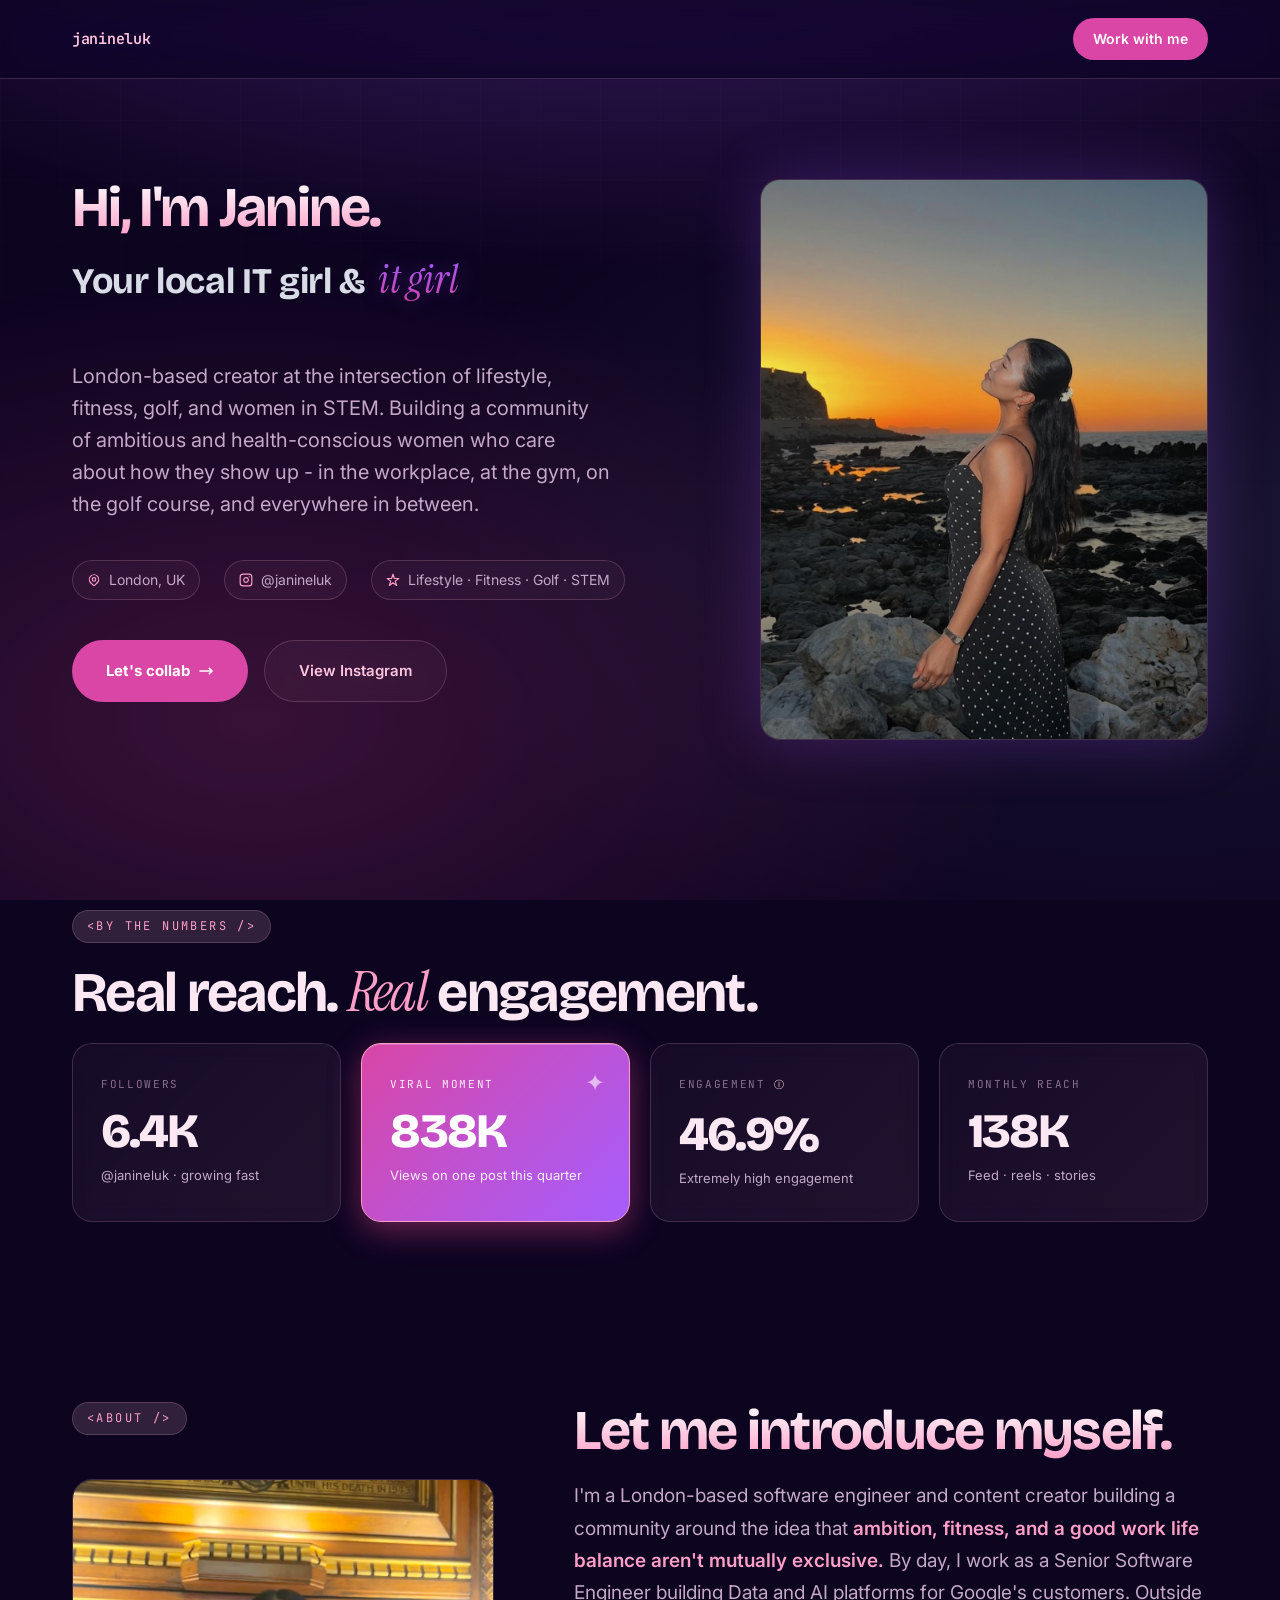
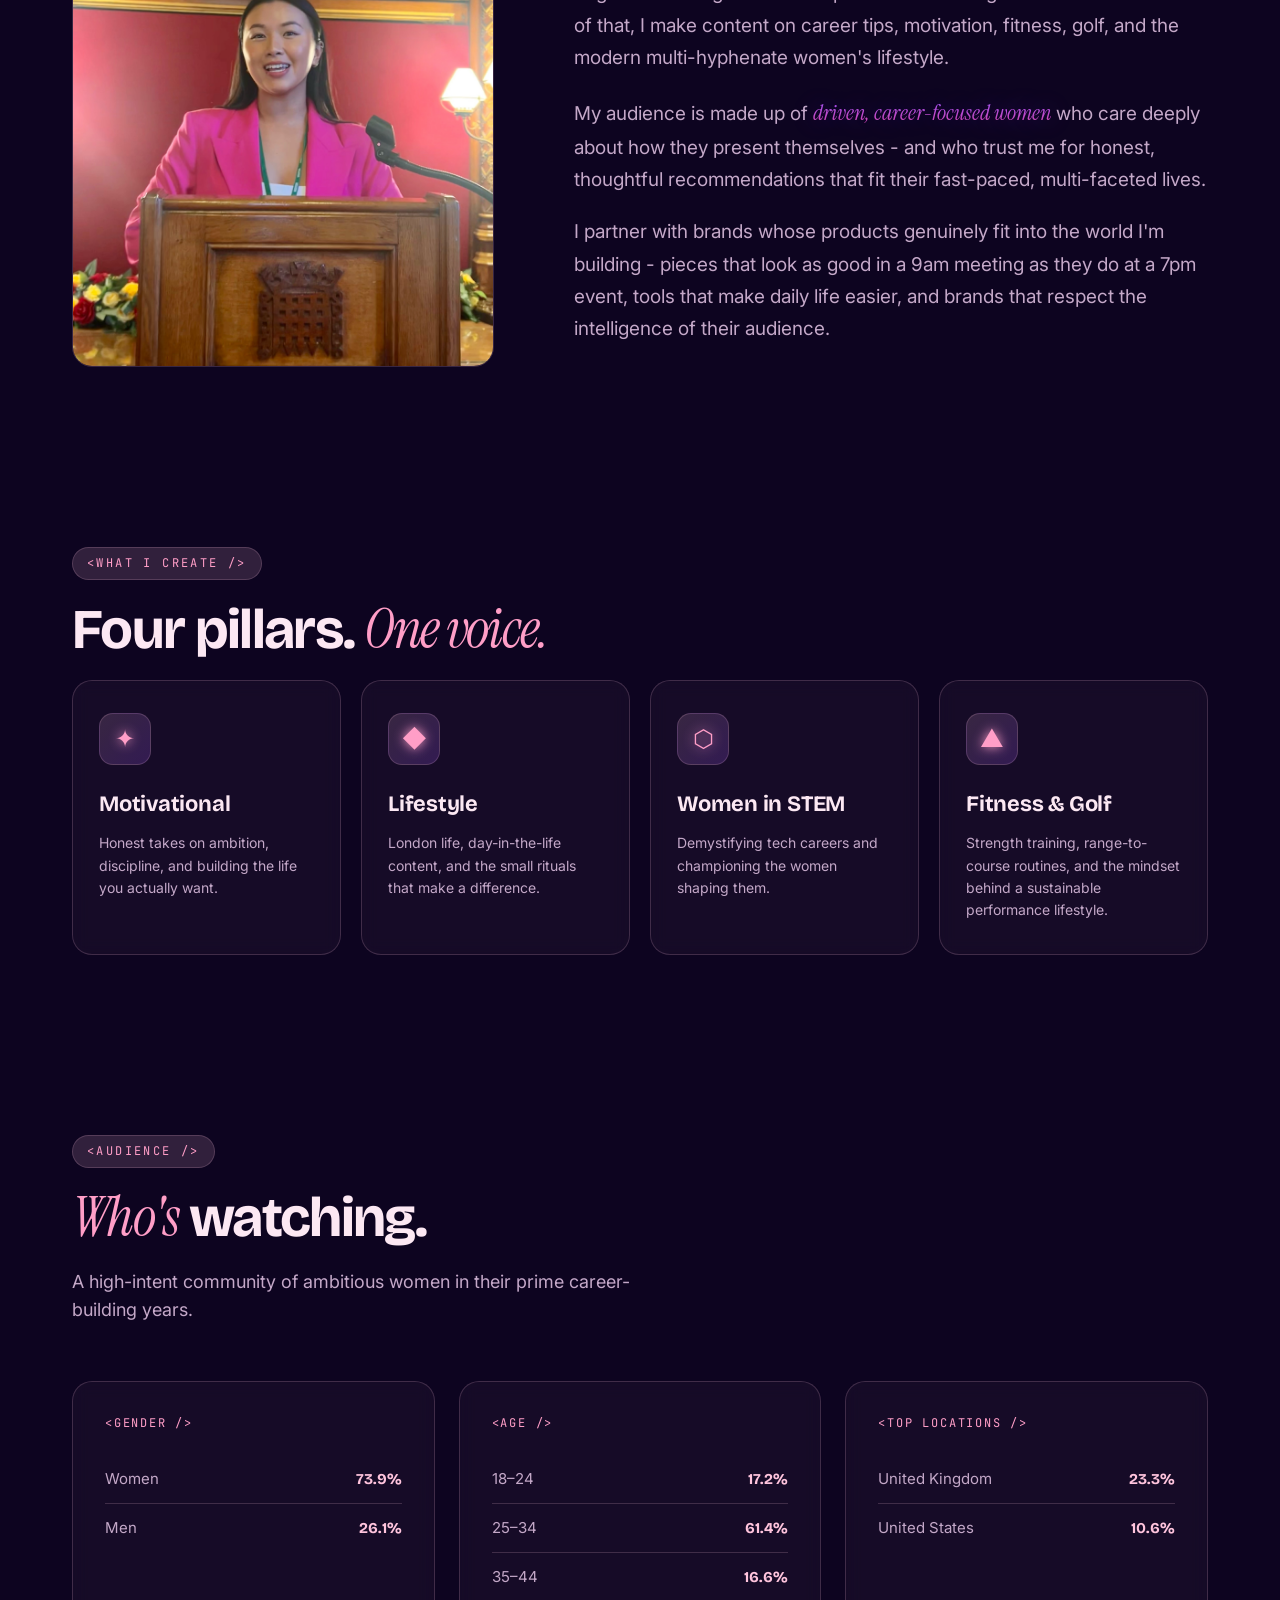
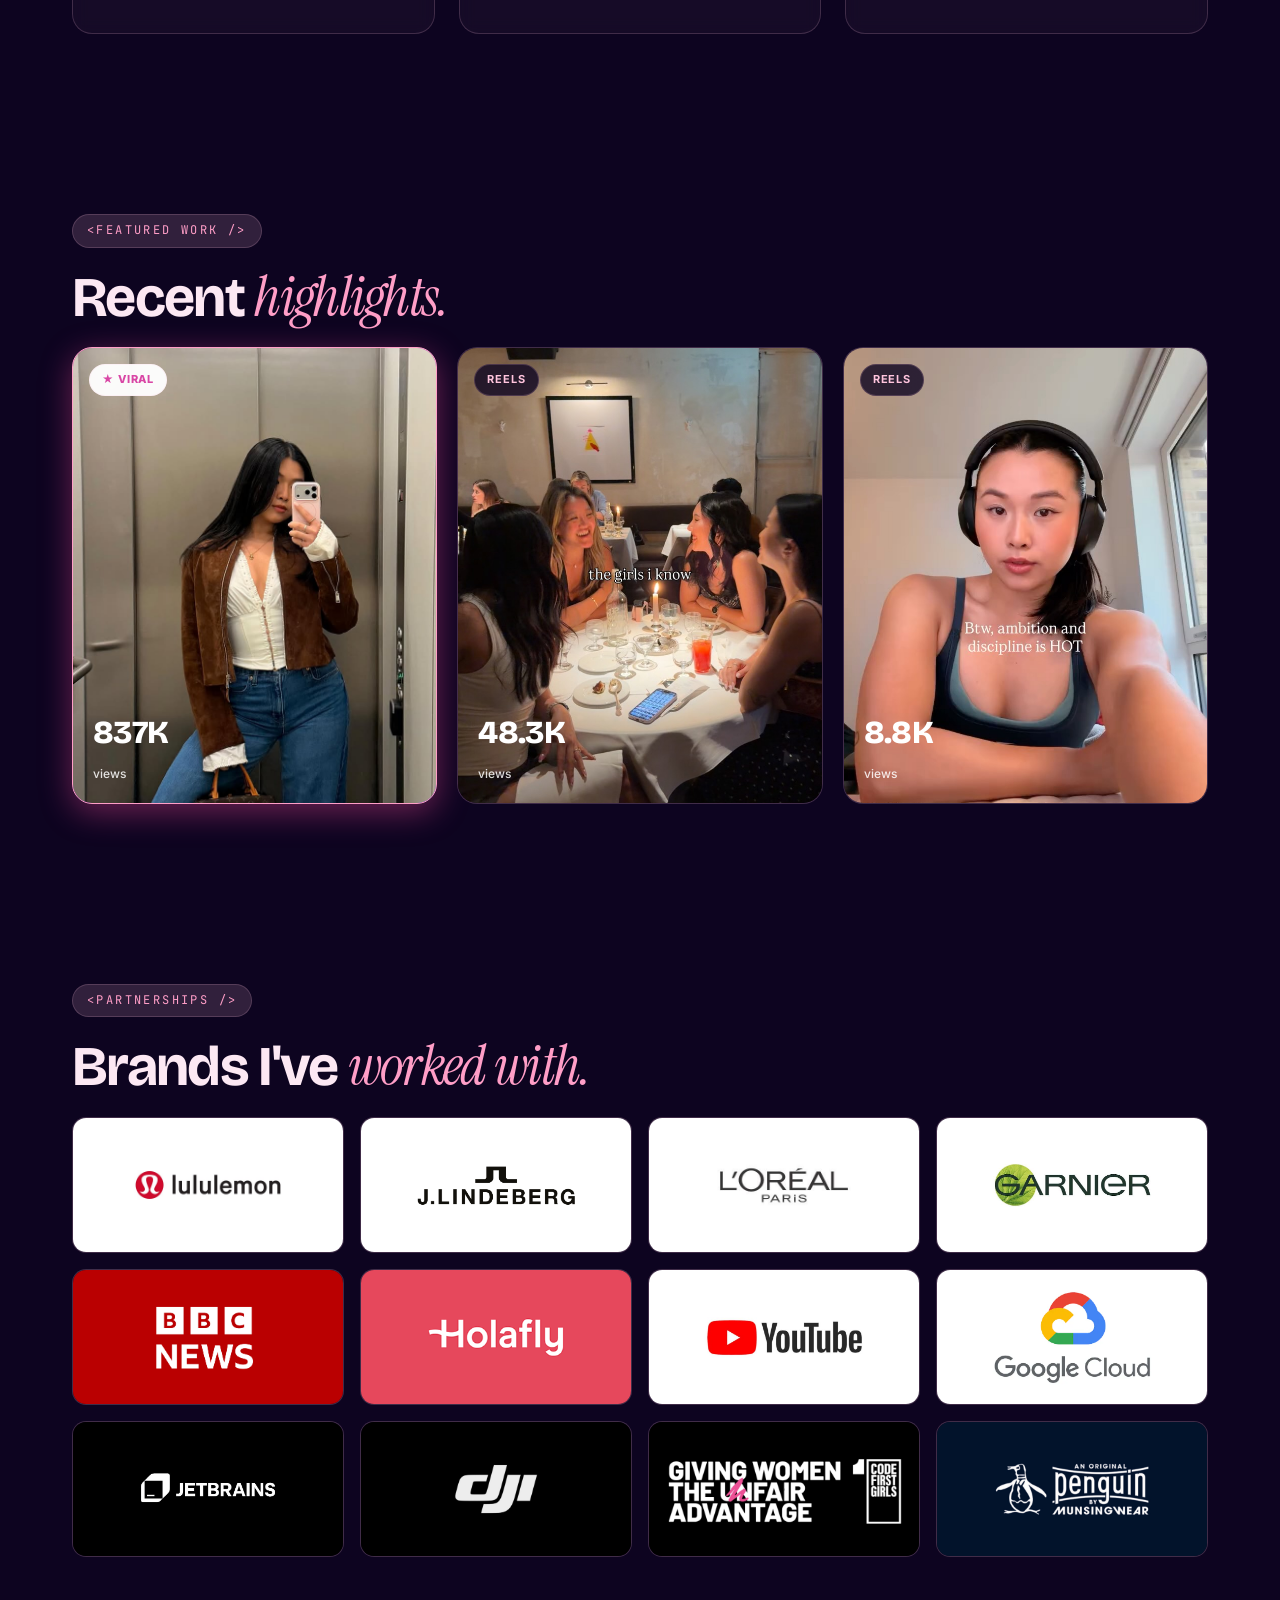
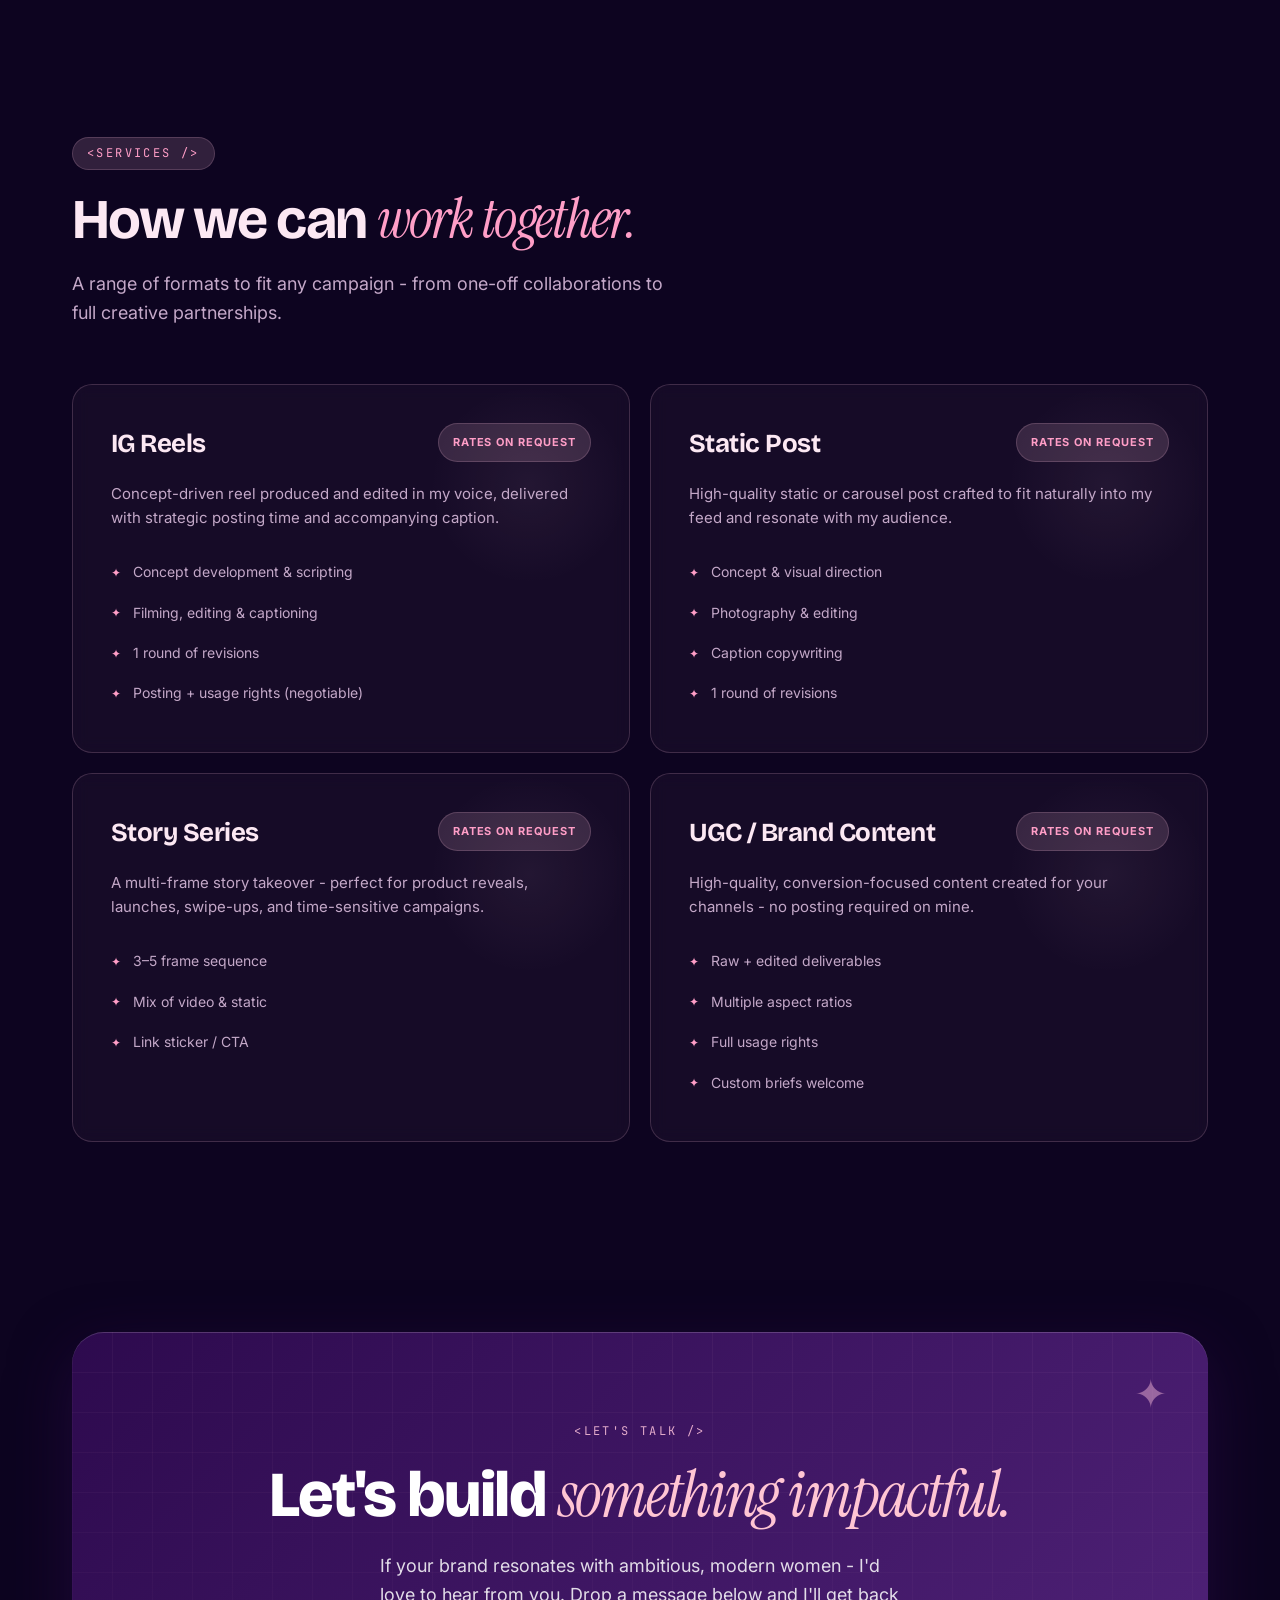
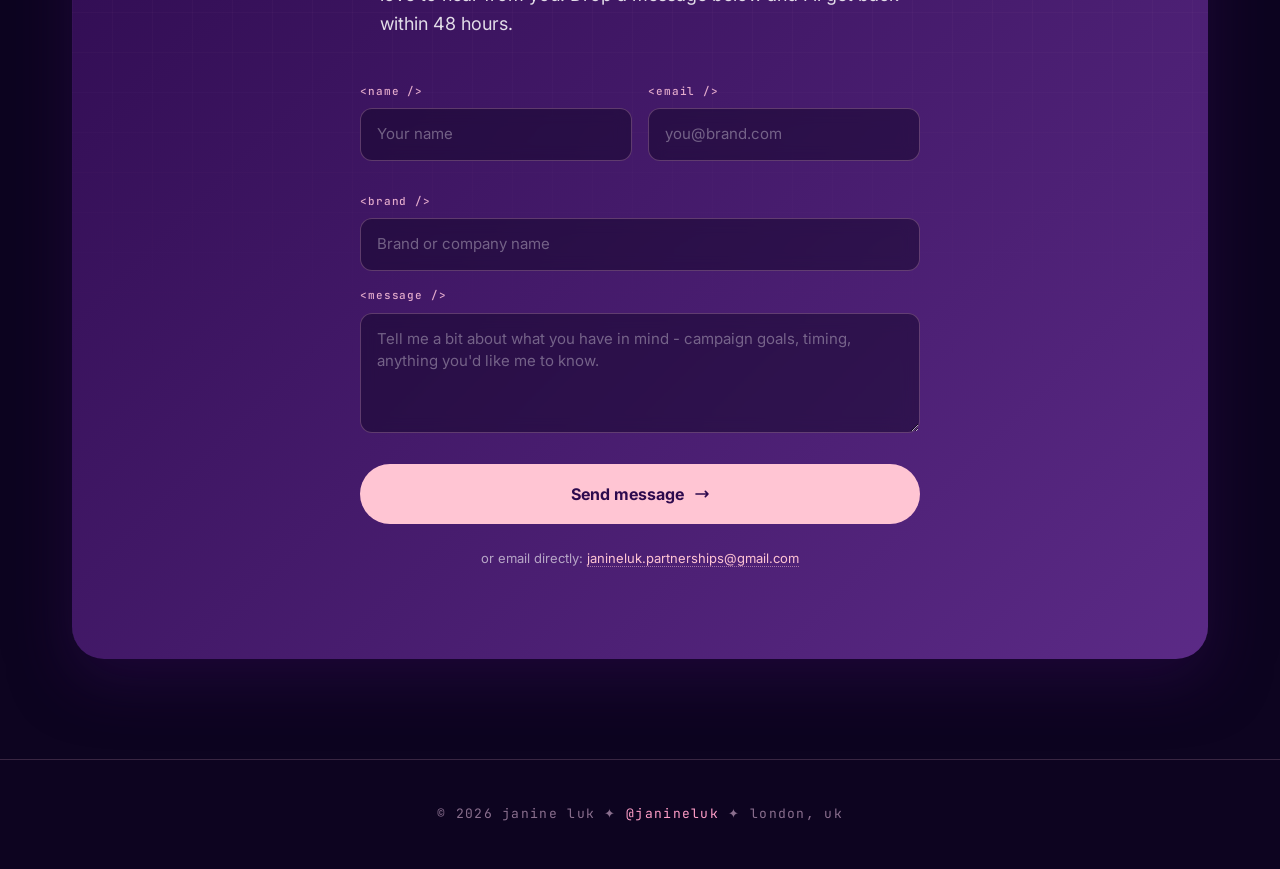
==== commit 073a149d: "Update stats" ====
--- a/index.html
+++ b/index.html
@@ -70,12 +70,12 @@
     <div class="stats-grid">
       <div class="stat-card">
         <div class="stat-label">Followers</div>
-        <div class="stat-value">6.3K</div>
+        <div class="stat-value">6.4K</div>
         <div class="stat-detail">@janineluk · growing fast</div>
       </div>
       <div class="stat-card highlight">
         <div class="stat-label">Viral moment</div>
-        <div class="stat-value">837K</div>
+        <div class="stat-value">838K</div>
         <div class="stat-detail">Views on one post this quarter</div>
       </div>
       <div class="stat-card">
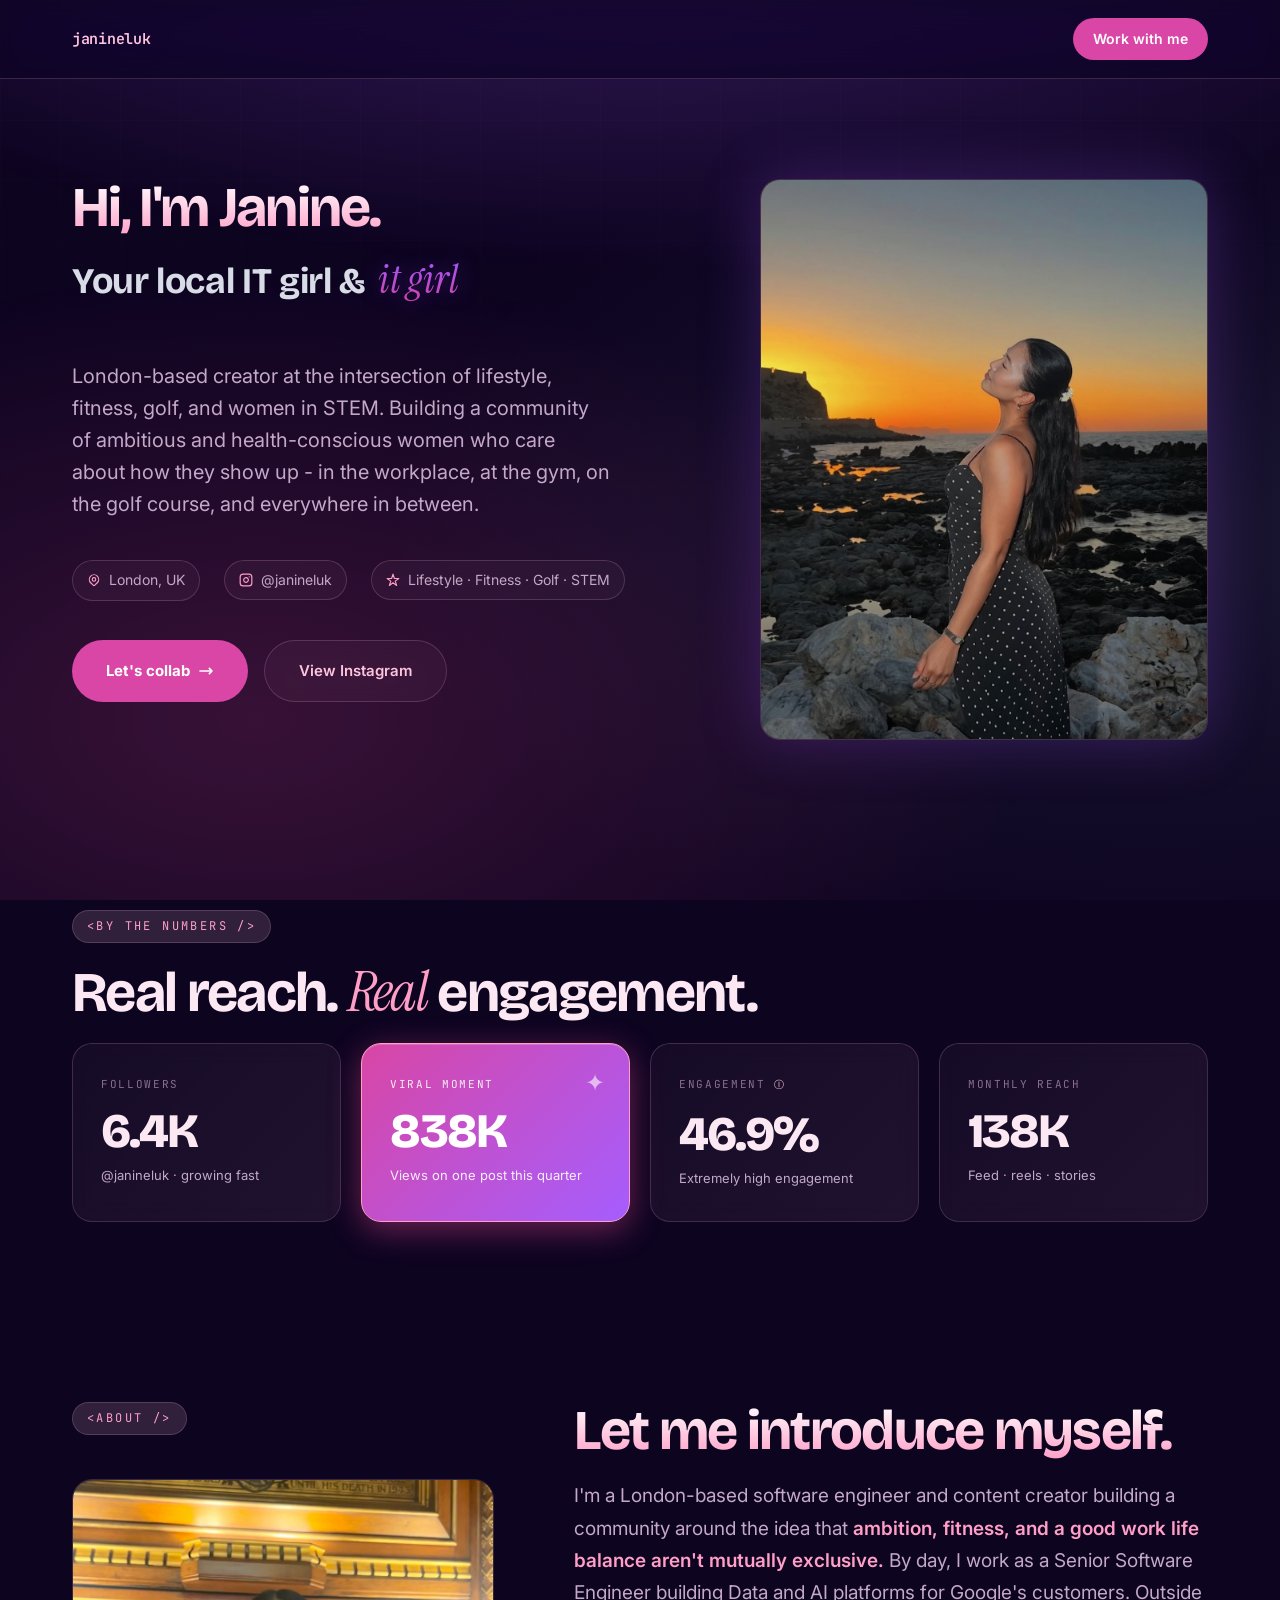
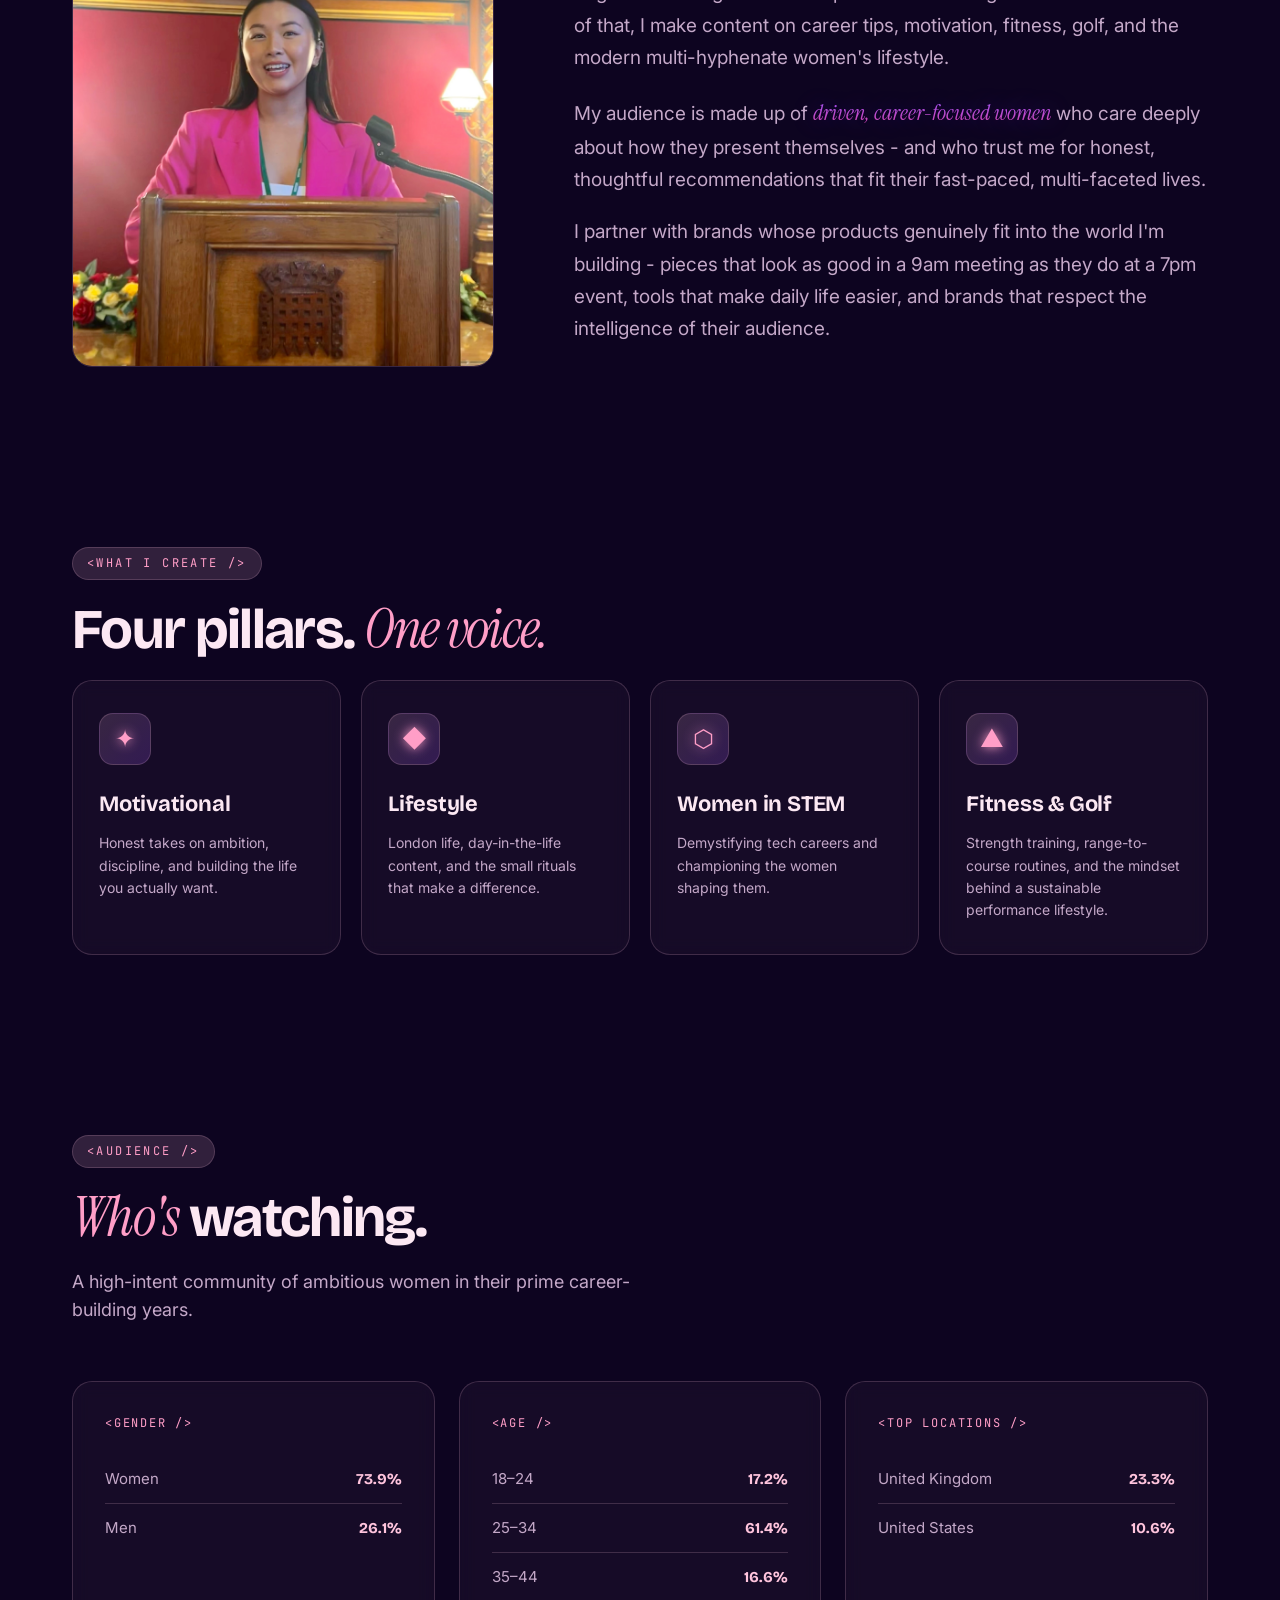
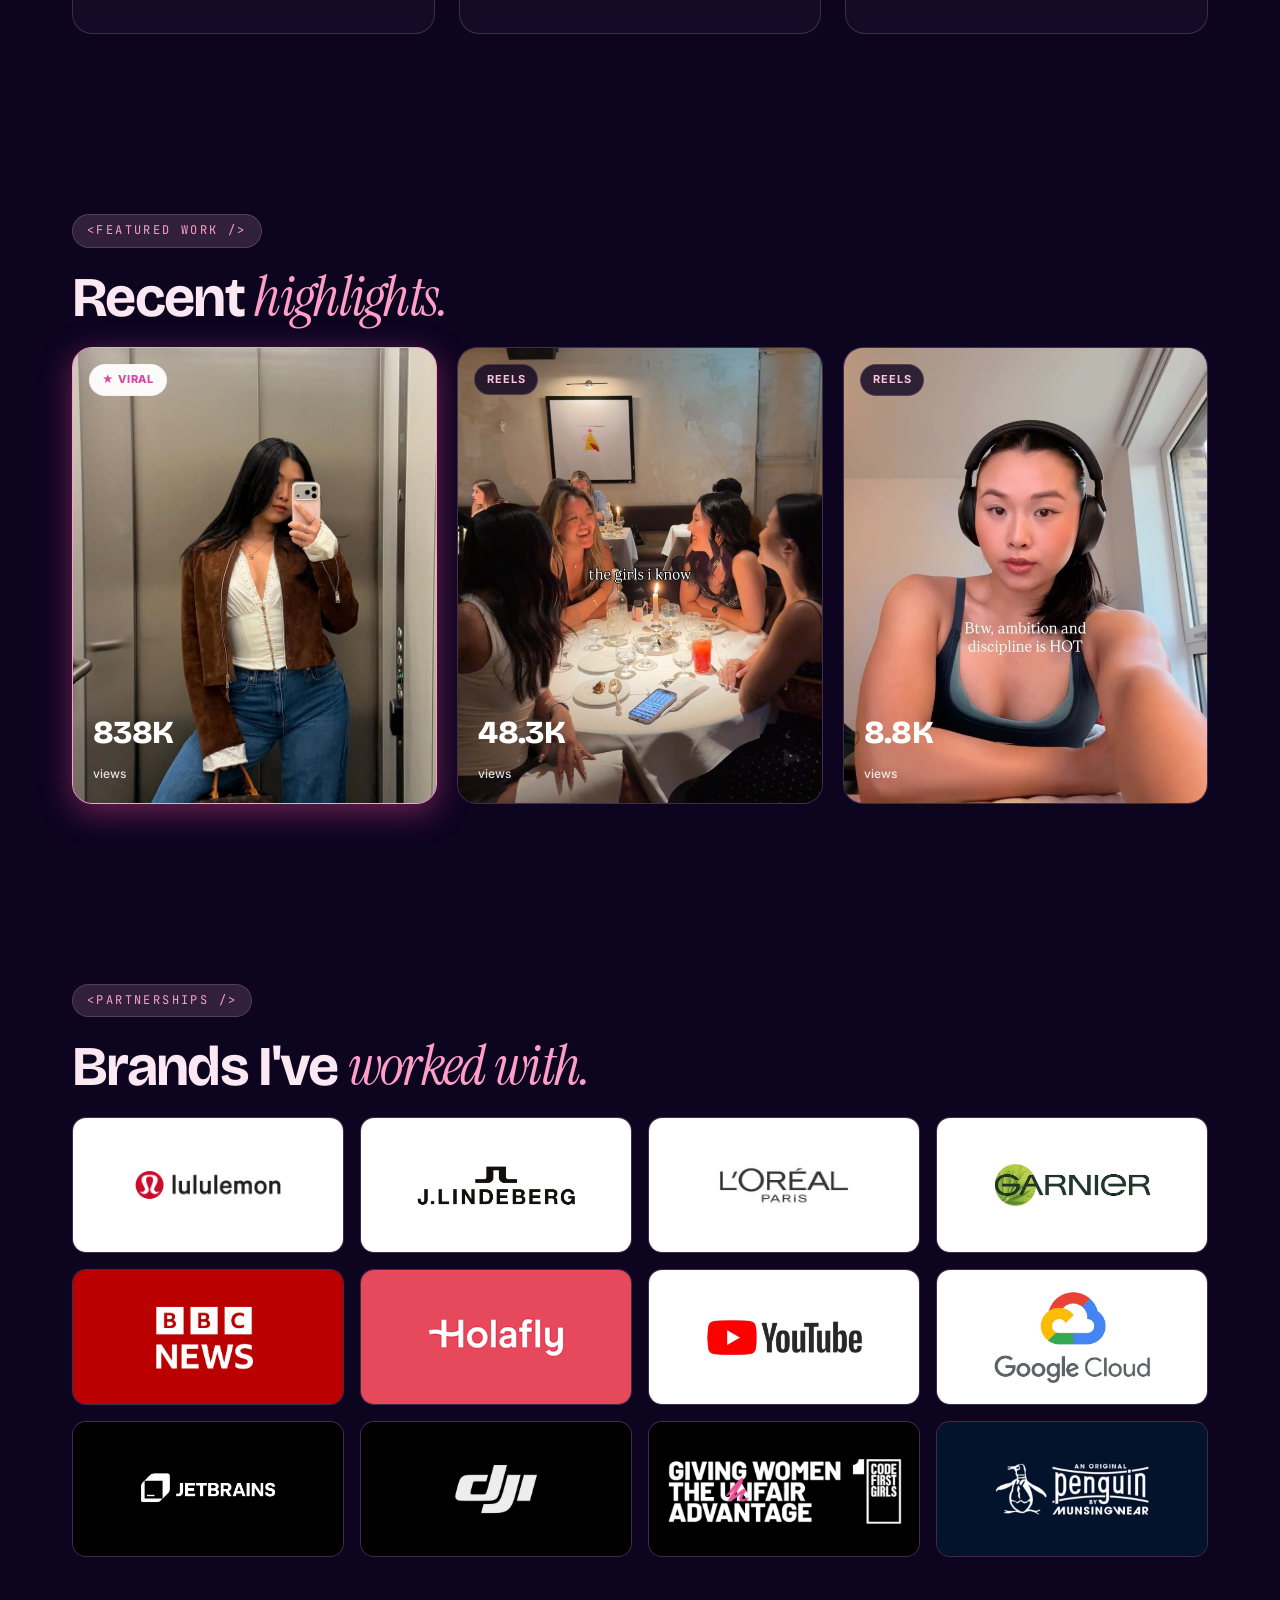
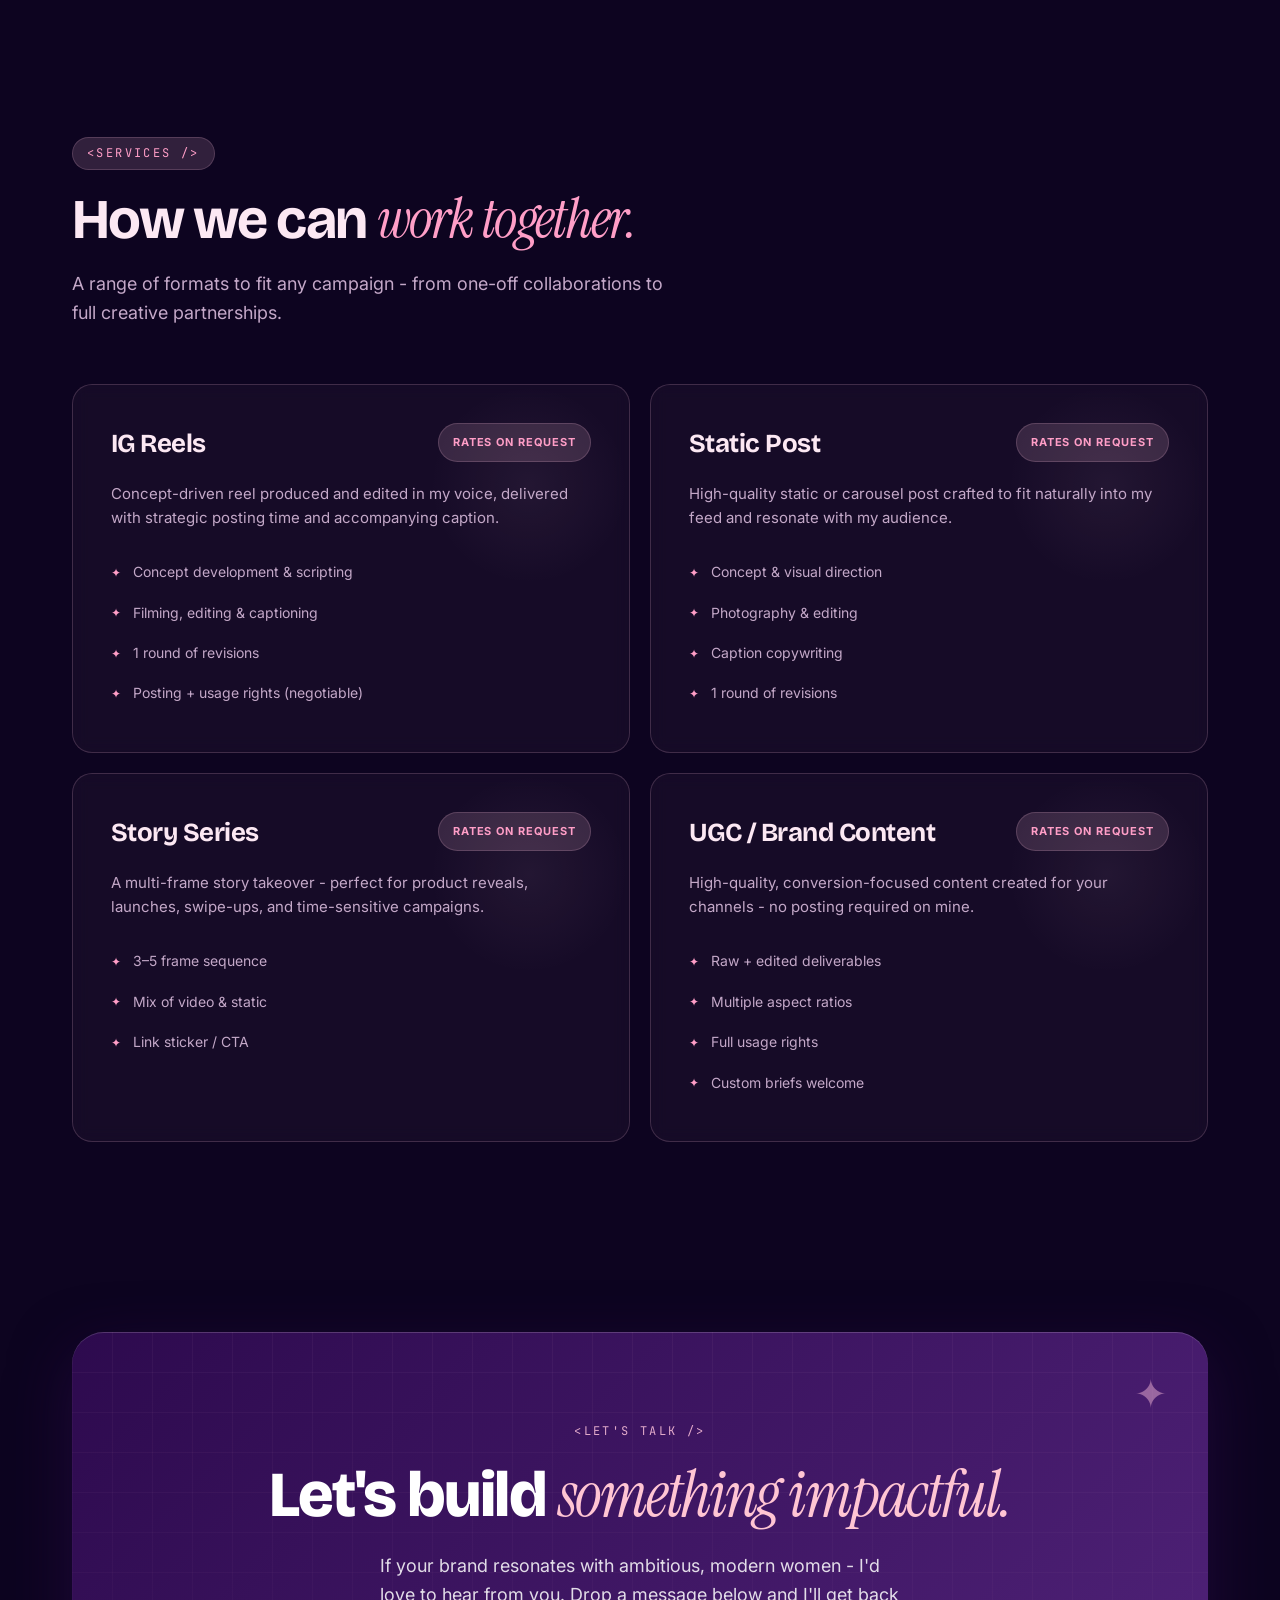
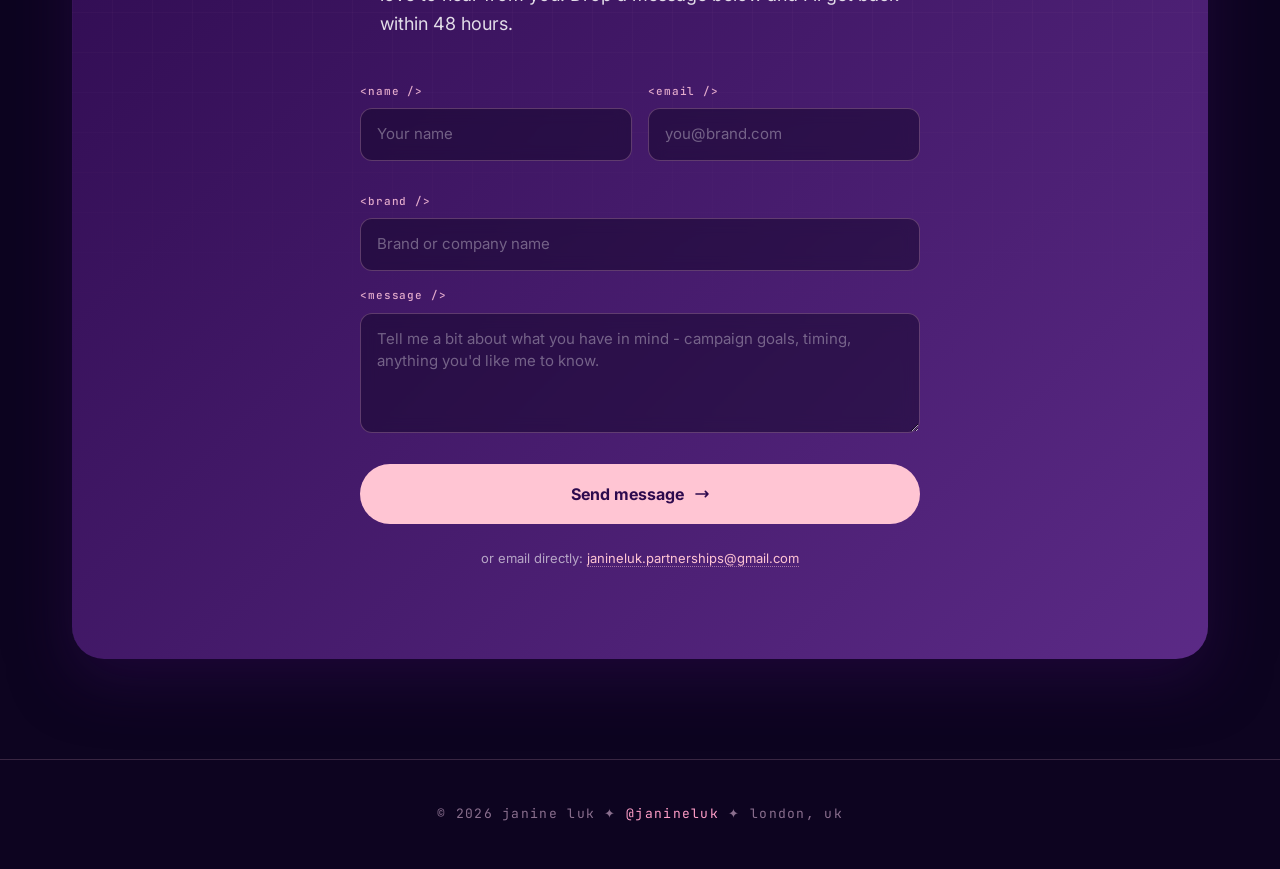
==== commit c7892f31: "Update stats" ====
--- a/index.html
+++ b/index.html
@@ -178,7 +178,7 @@
       <a class="content-card viral" href="https://www.instagram.com/reel/DWrKd-1DQzM/" target="_blank" rel="noopener noreferrer" aria-label="Open viral reel on Instagram">
         <img src="public/assets/post-1.jpeg" alt="Viral post" />
         <div class="badge">★ Viral</div>
-        <div class="views">837K<small>views</small></div>
+        <div class="views">838K<small>views</small></div>
       </a>
       <a class="content-card" href="https://www.instagram.com/reel/DY6dB6ptu91/" target="_blank" rel="noopener noreferrer" aria-label="Open featured reel on Instagram">
         <img src="public/assets/post-2.jpeg" alt="Featured reels" />
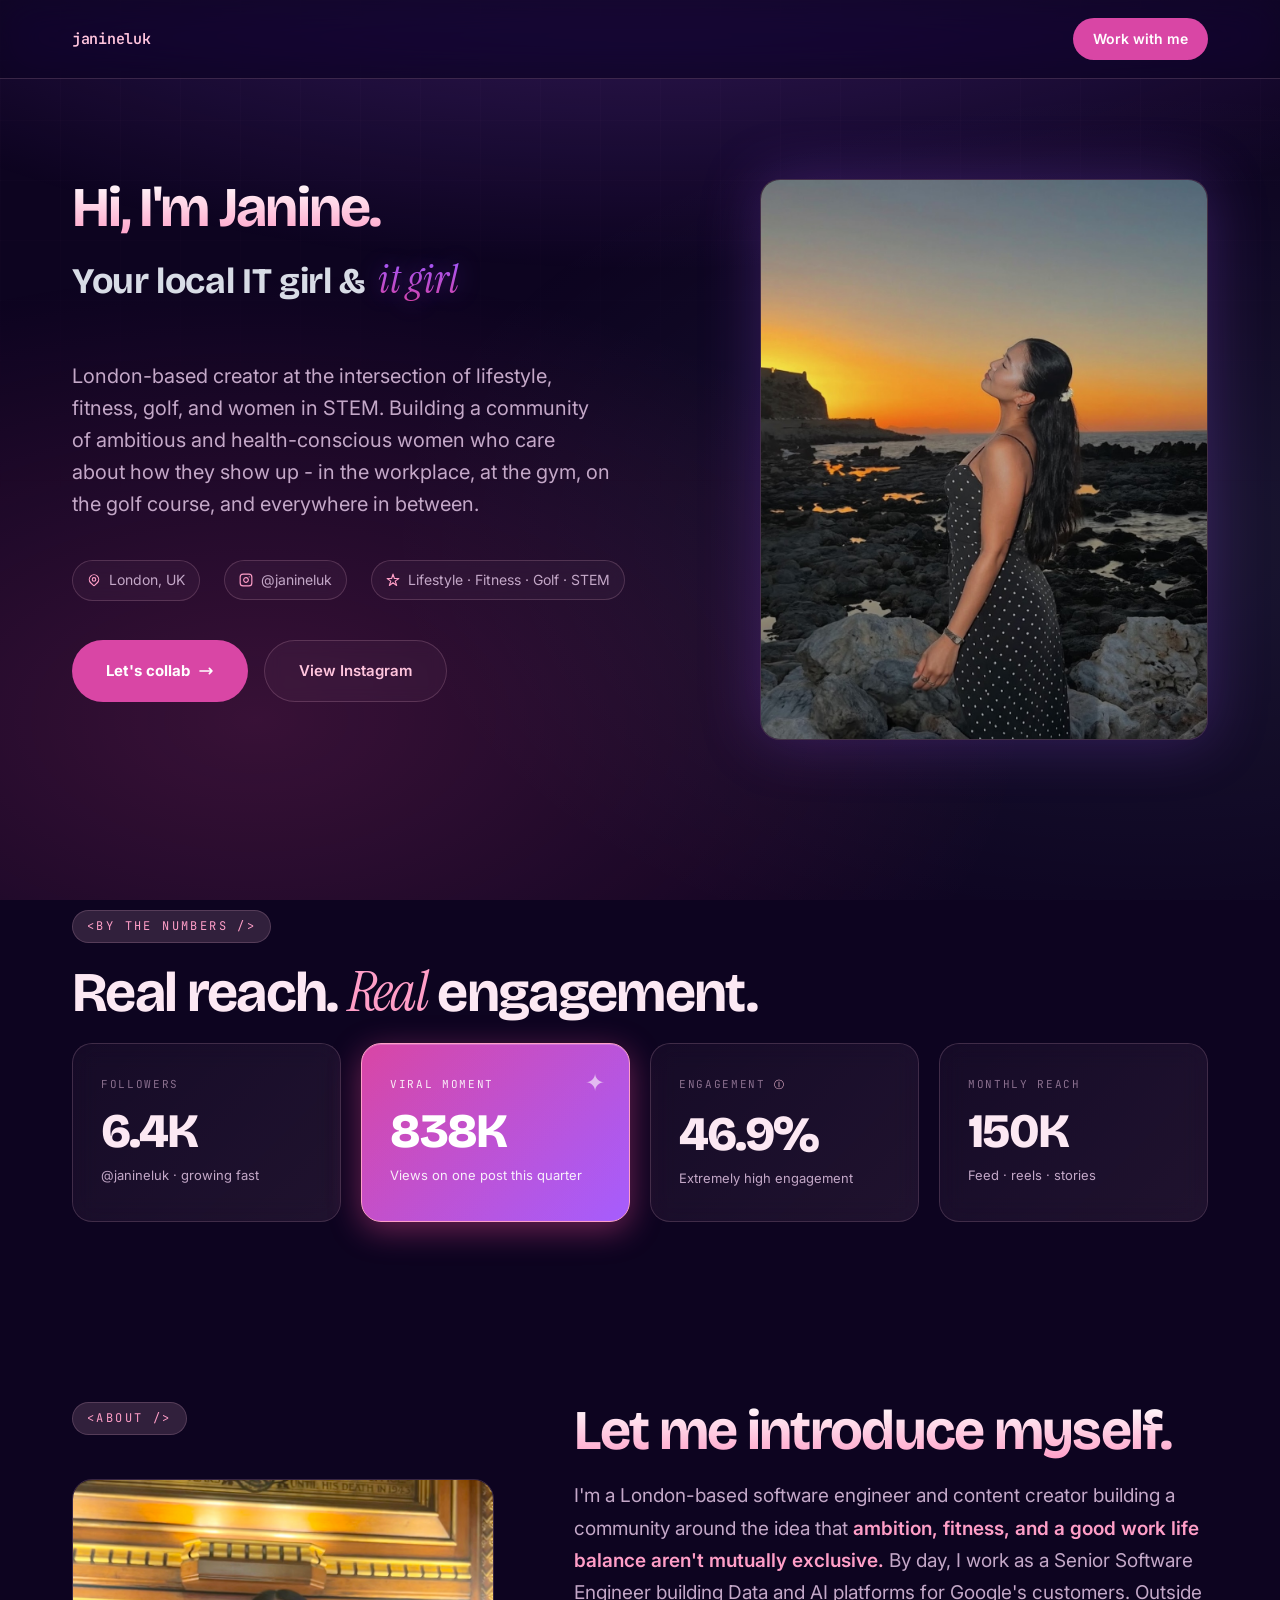
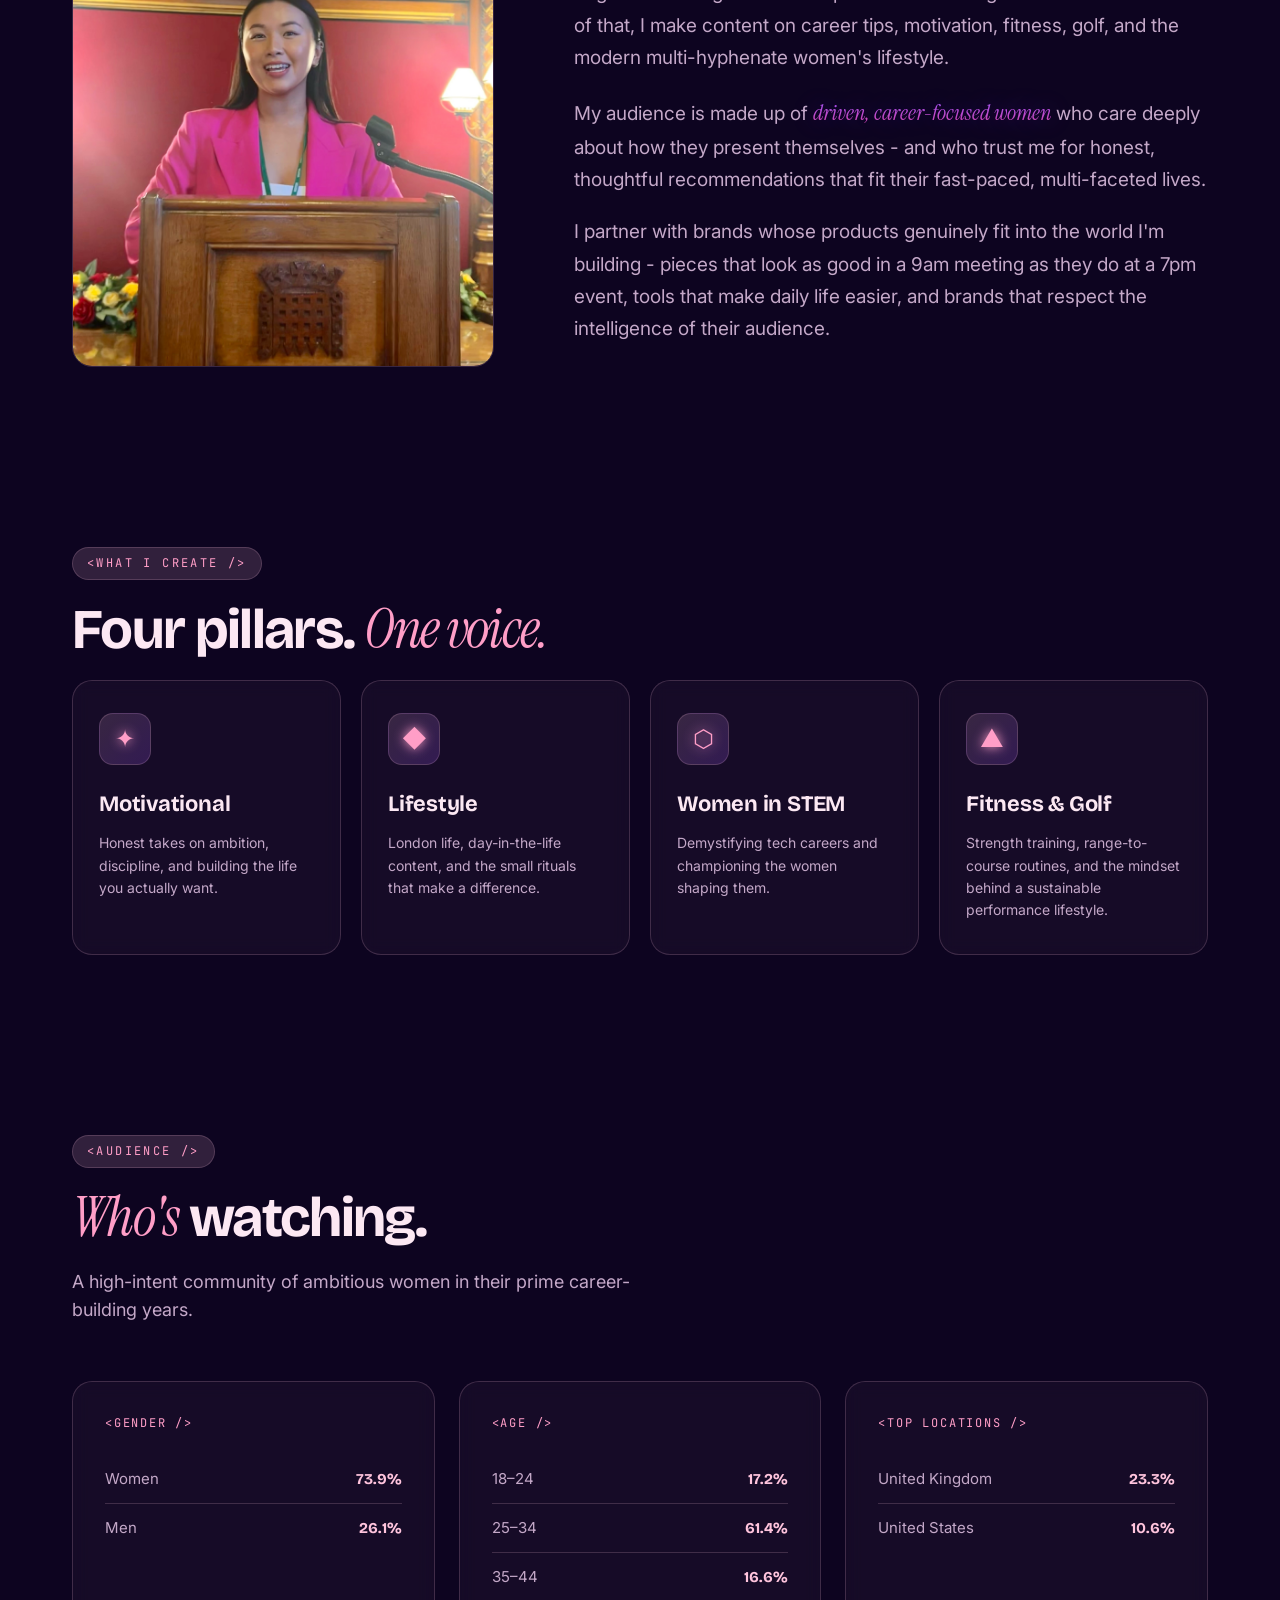
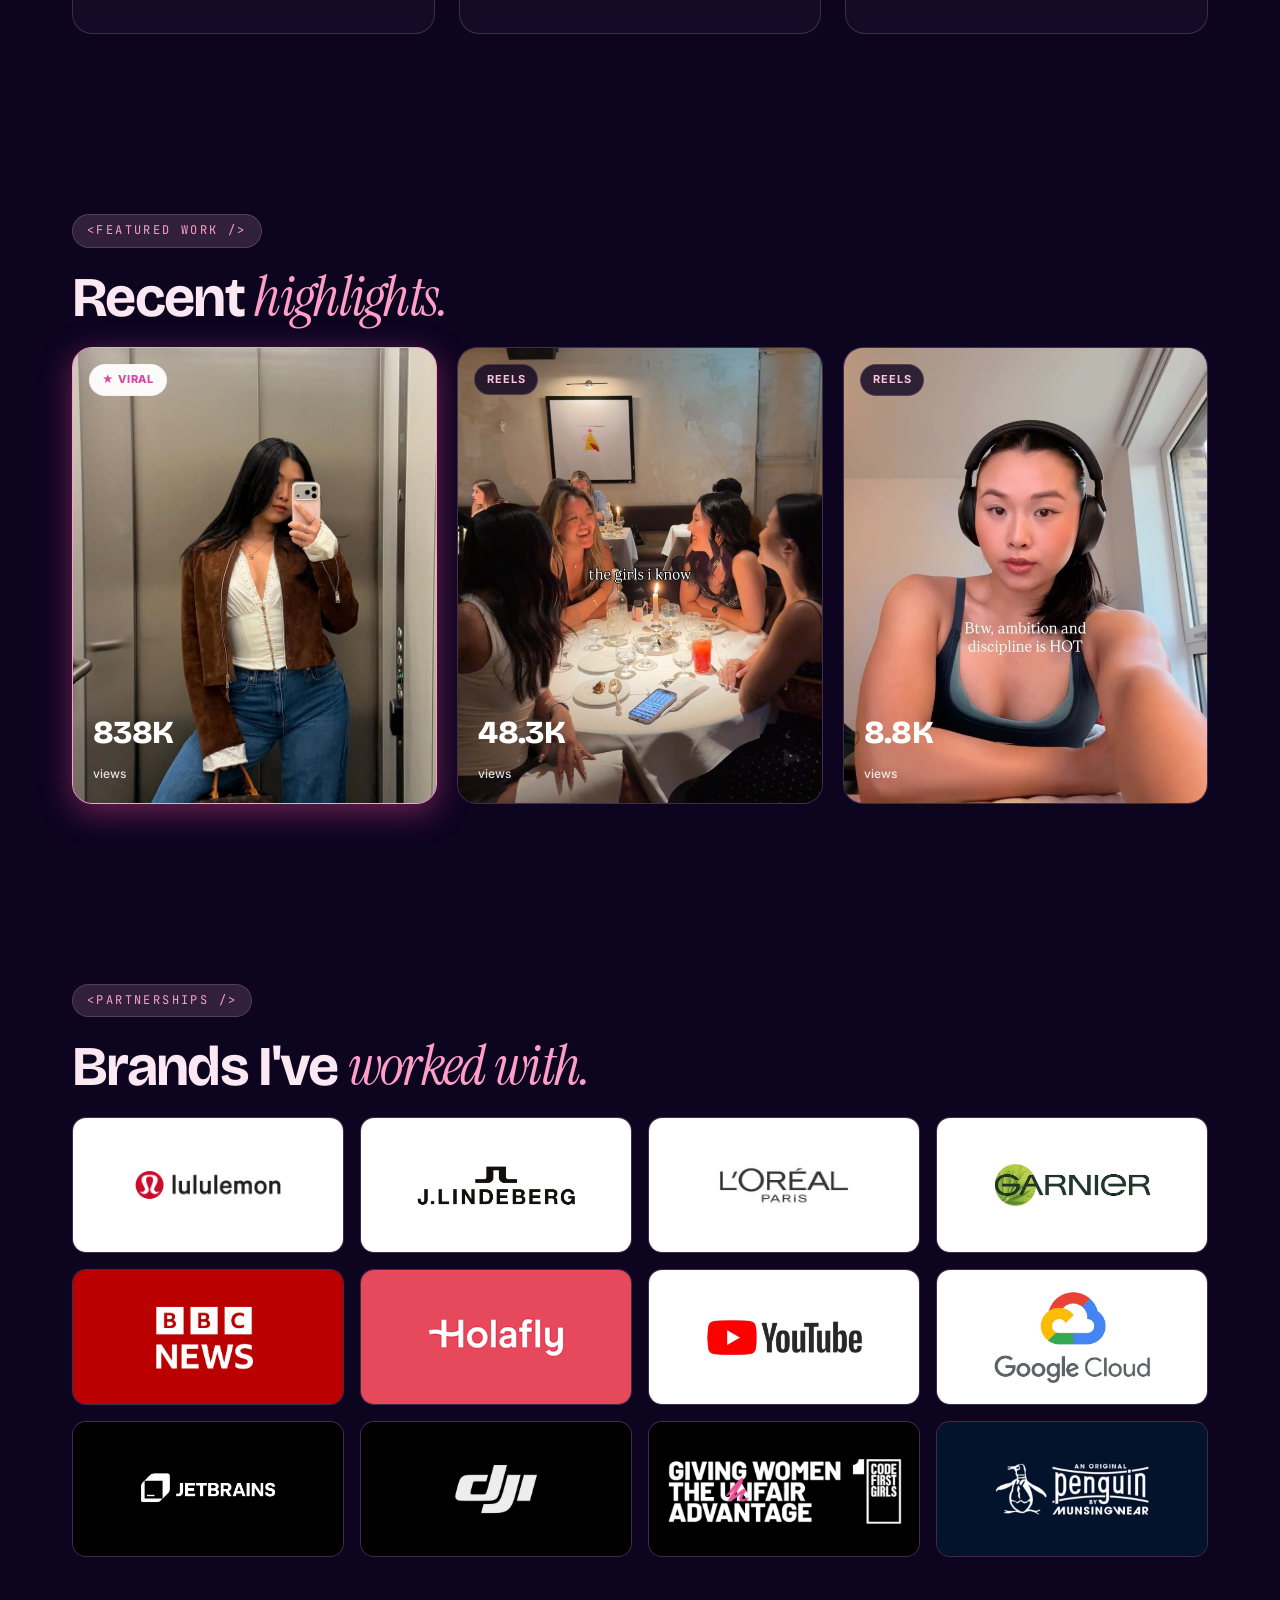
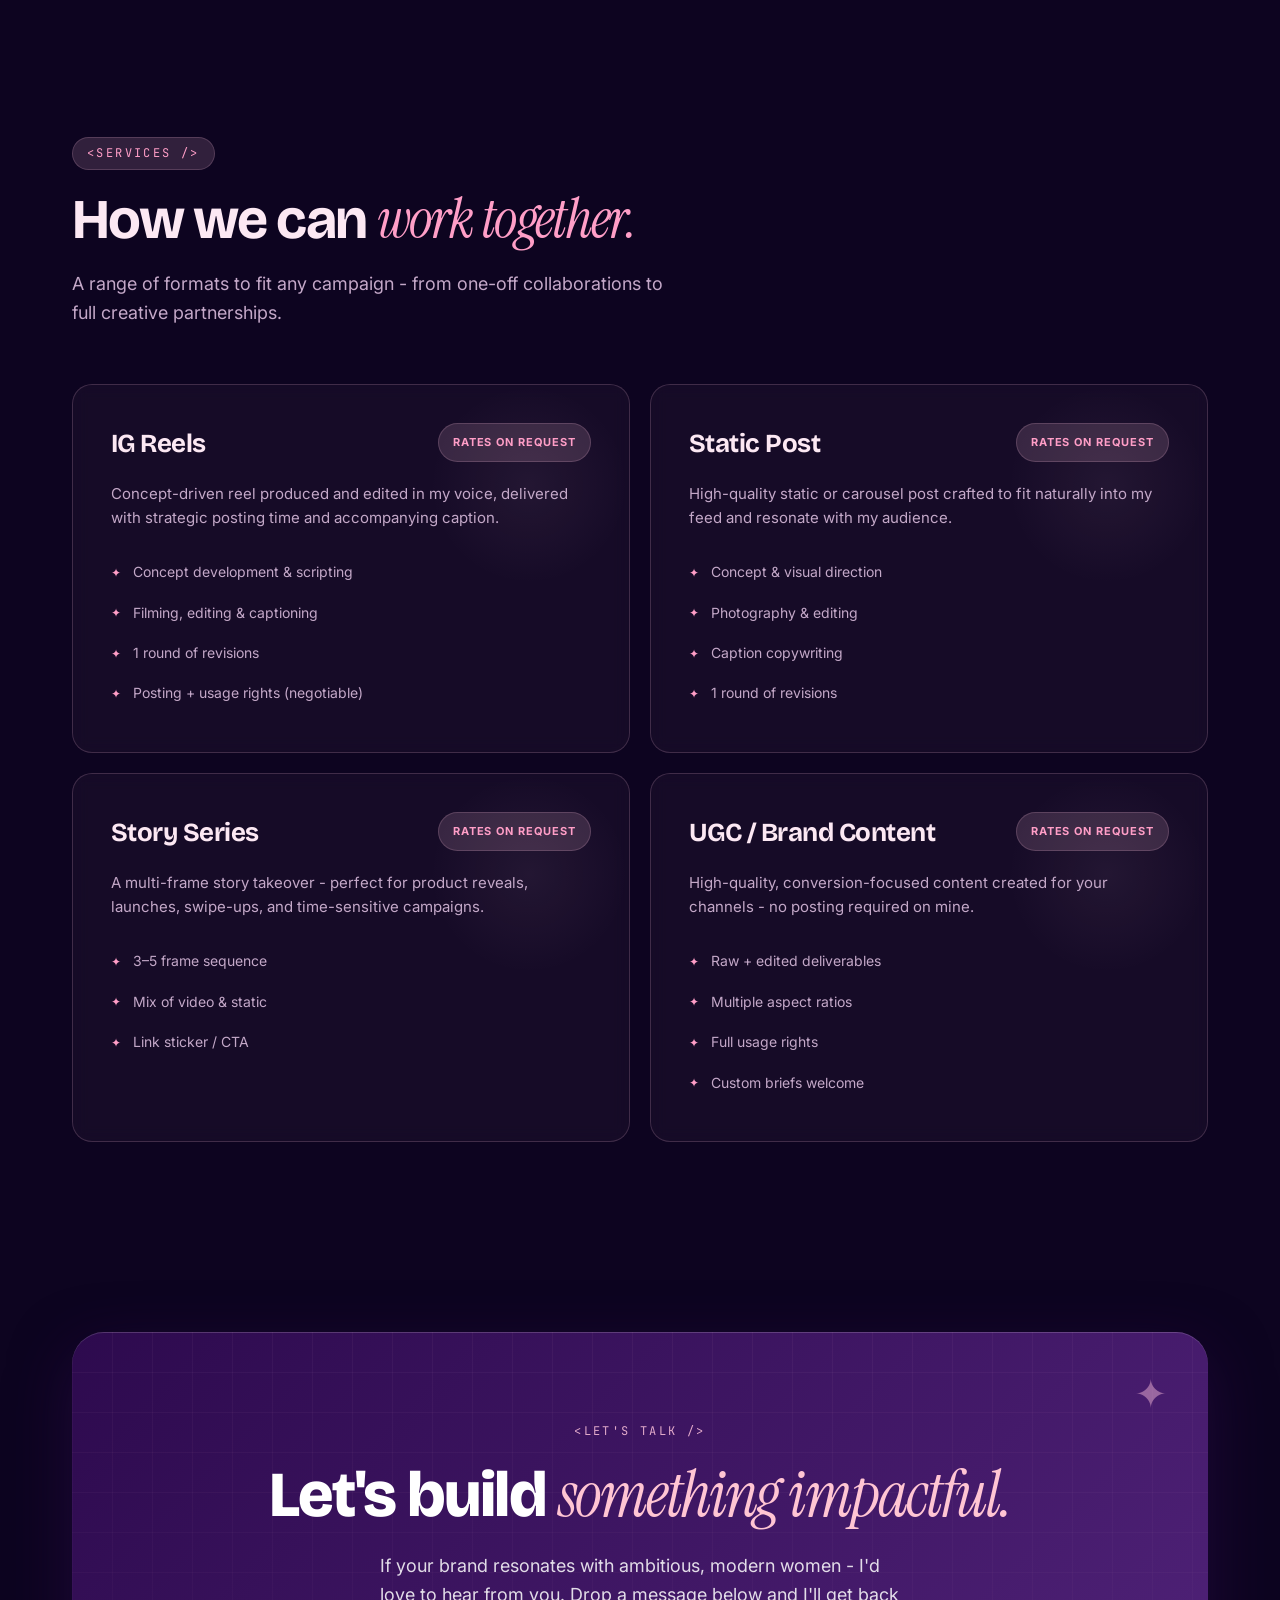
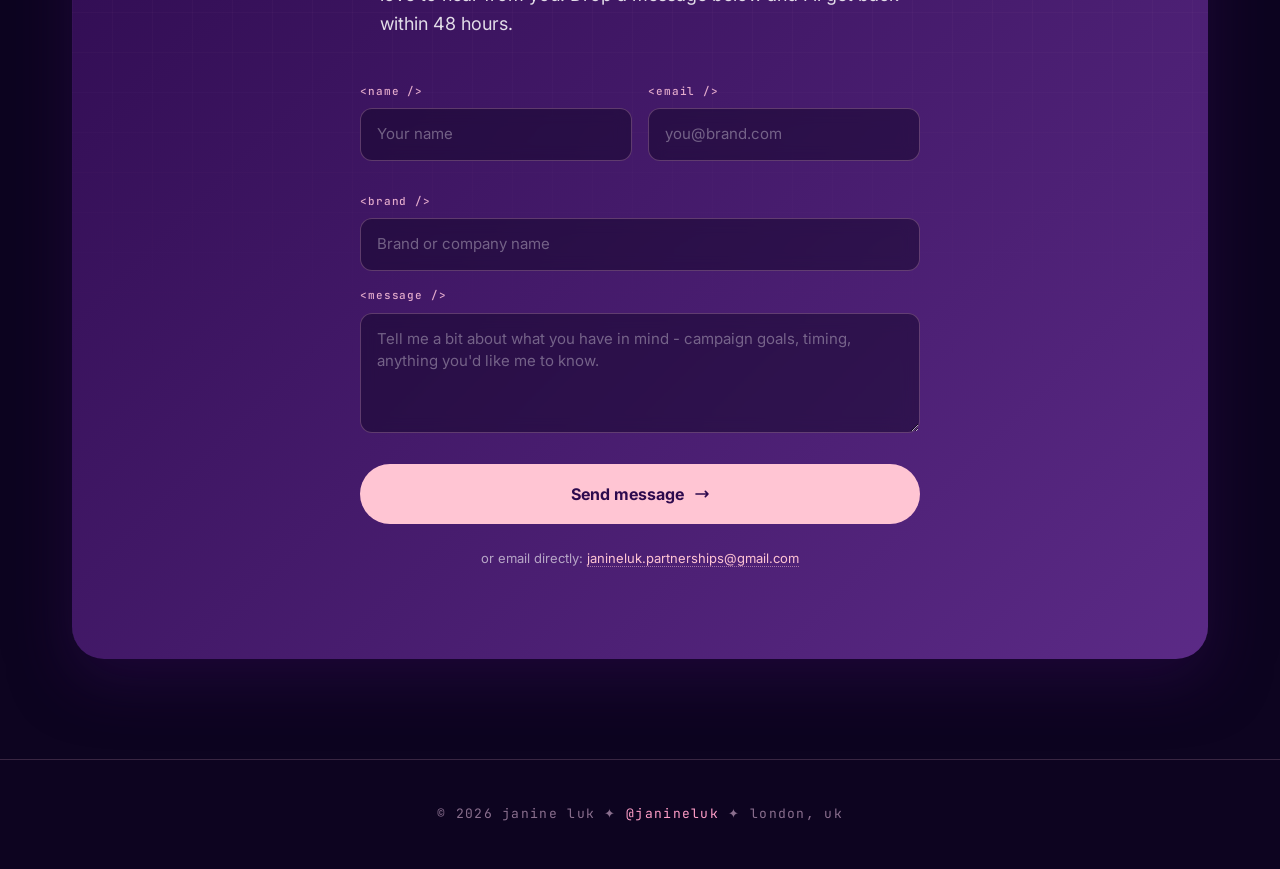
==== commit 2c339684: "Update stats" ====
--- a/index.html
+++ b/index.html
@@ -85,7 +85,7 @@
       </div>
       <div class="stat-card">
         <div class="stat-label">Monthly reach</div>
-        <div class="stat-value">138K</div>
+        <div class="stat-value">150K</div>
         <div class="stat-detail">Feed · reels · stories</div>
       </div>
     </div>
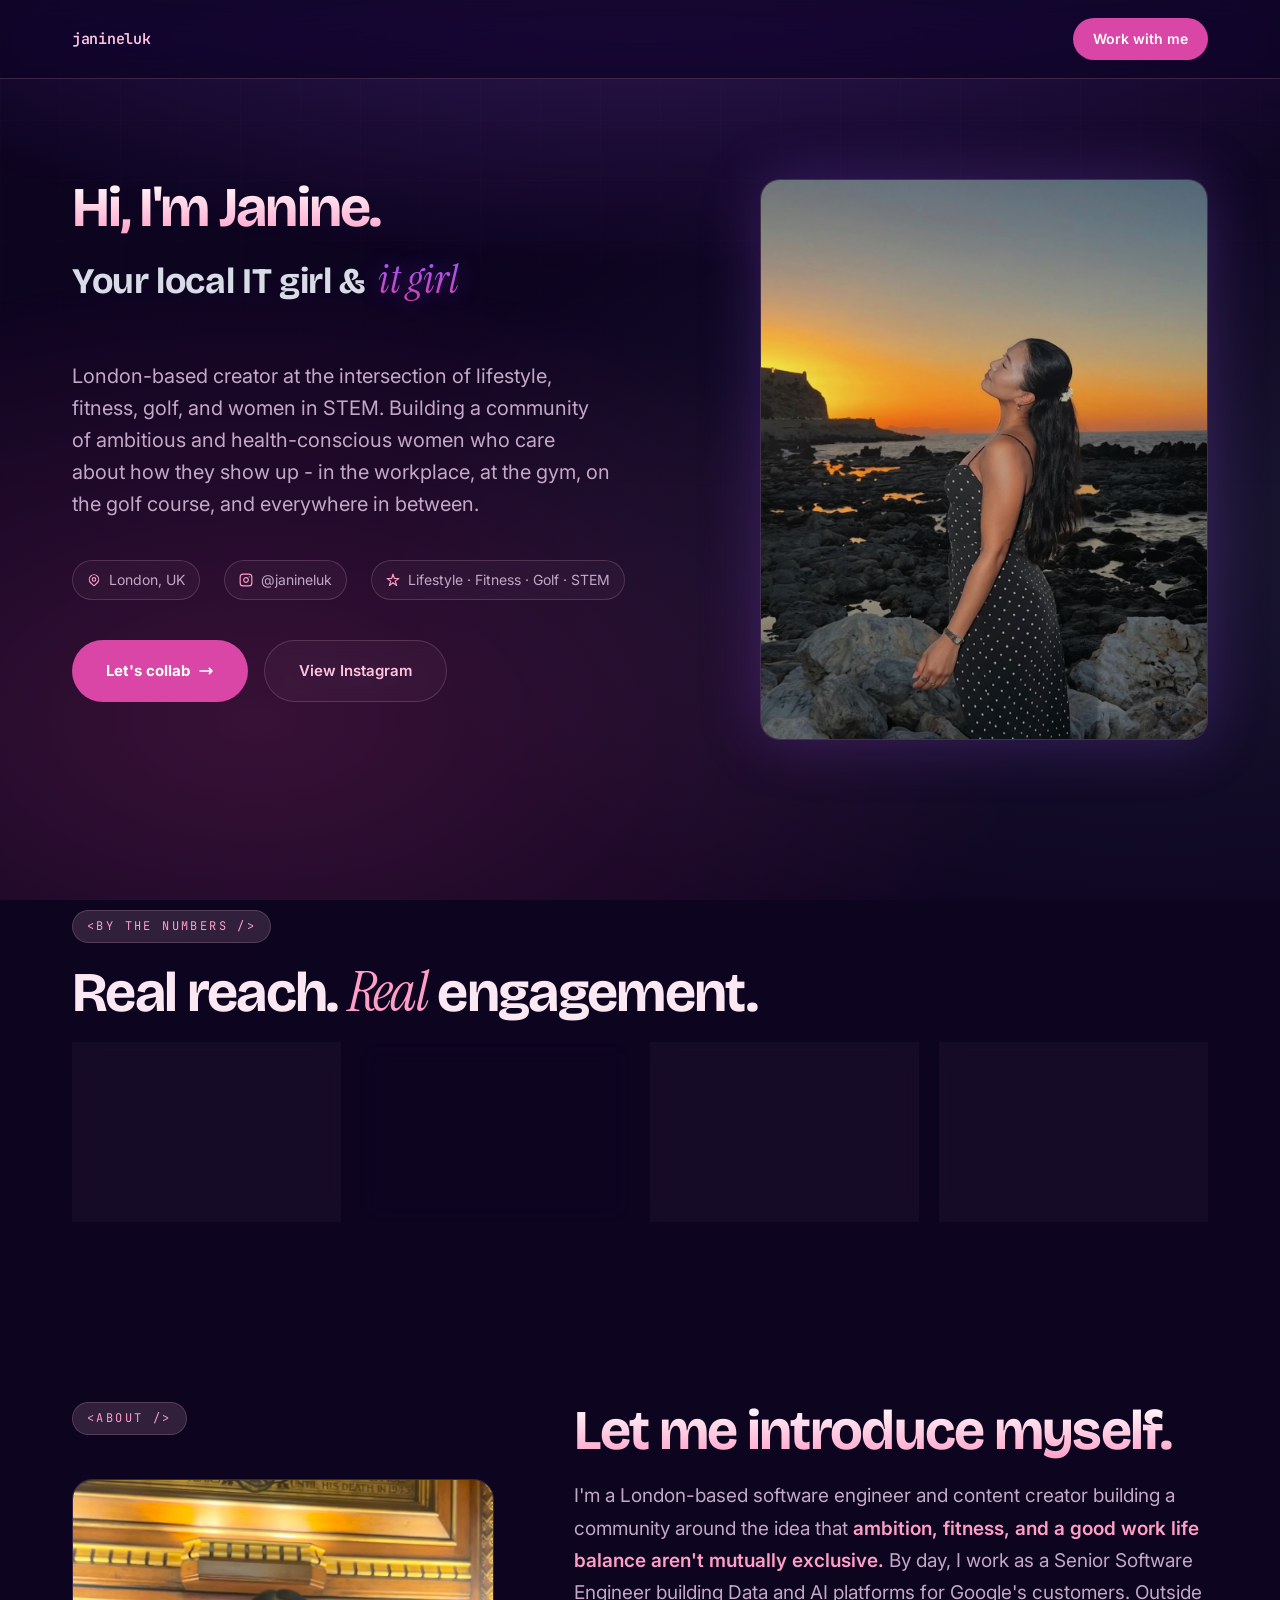
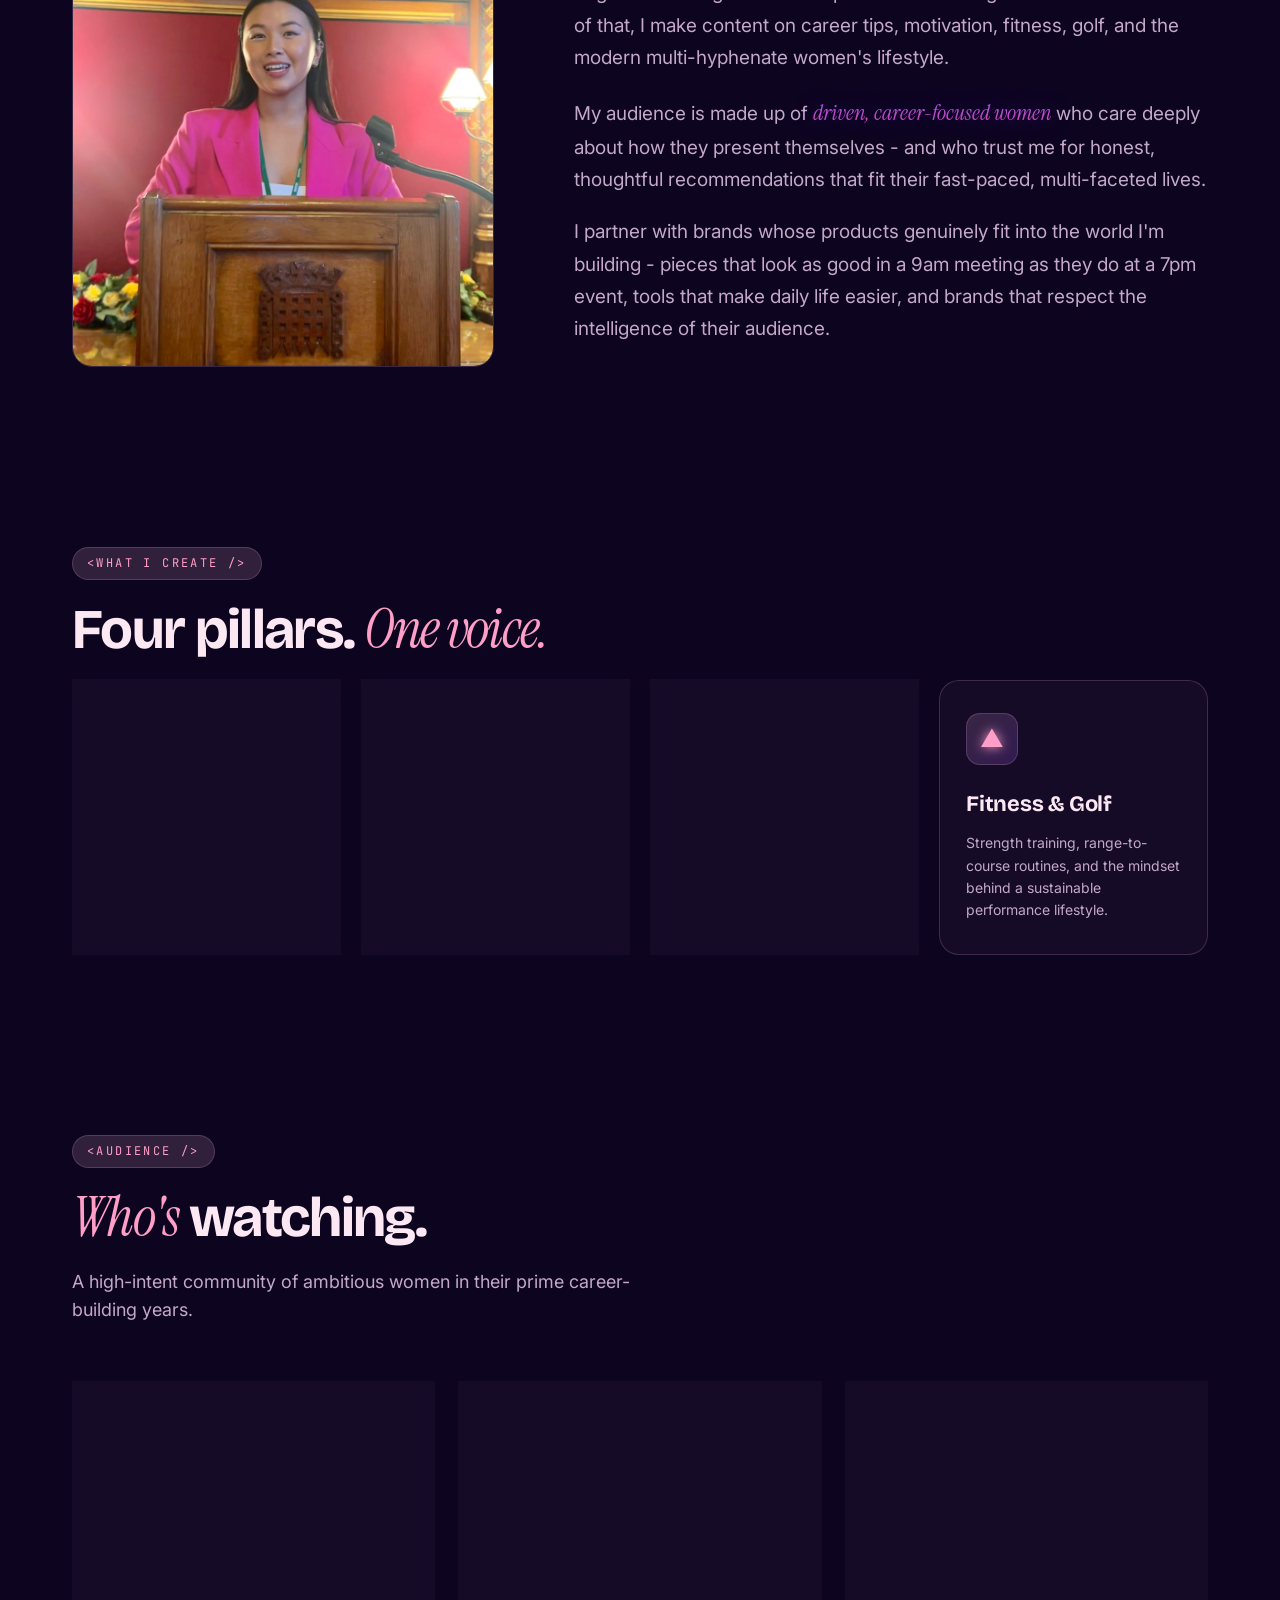
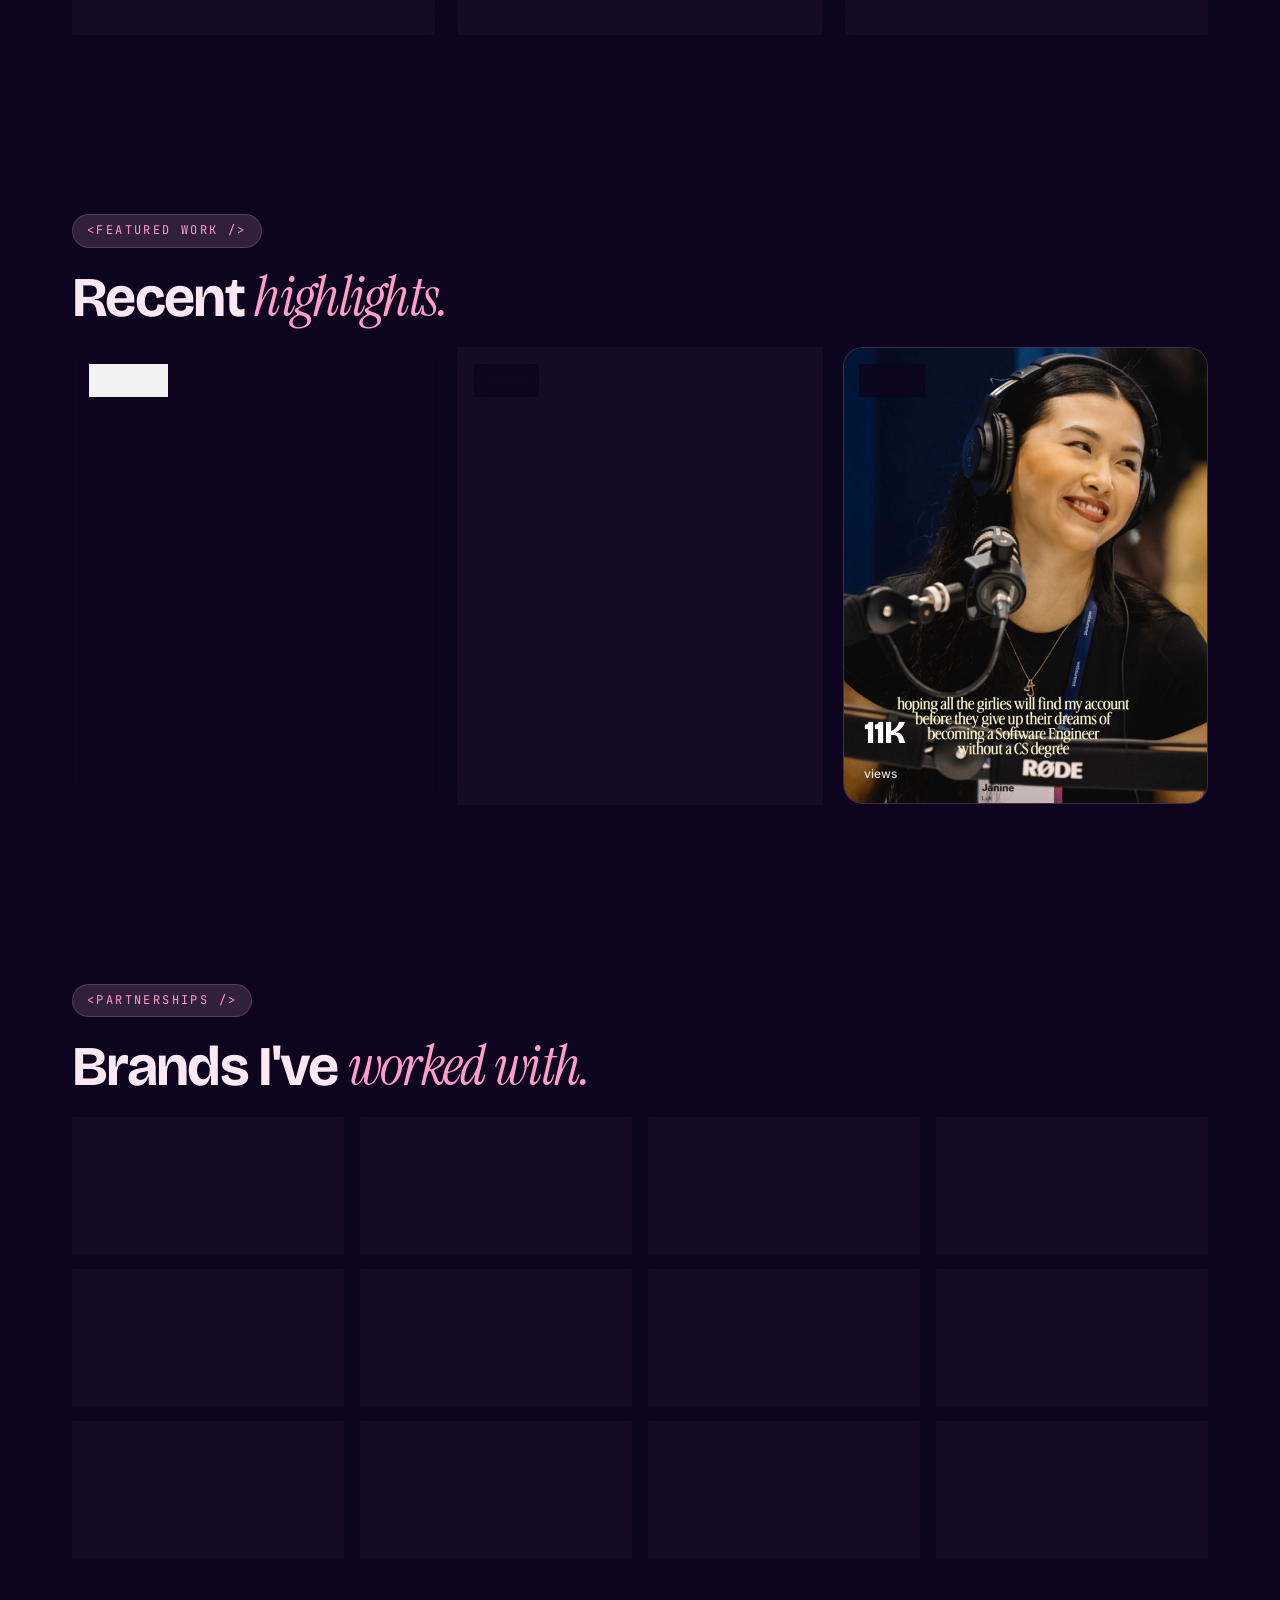
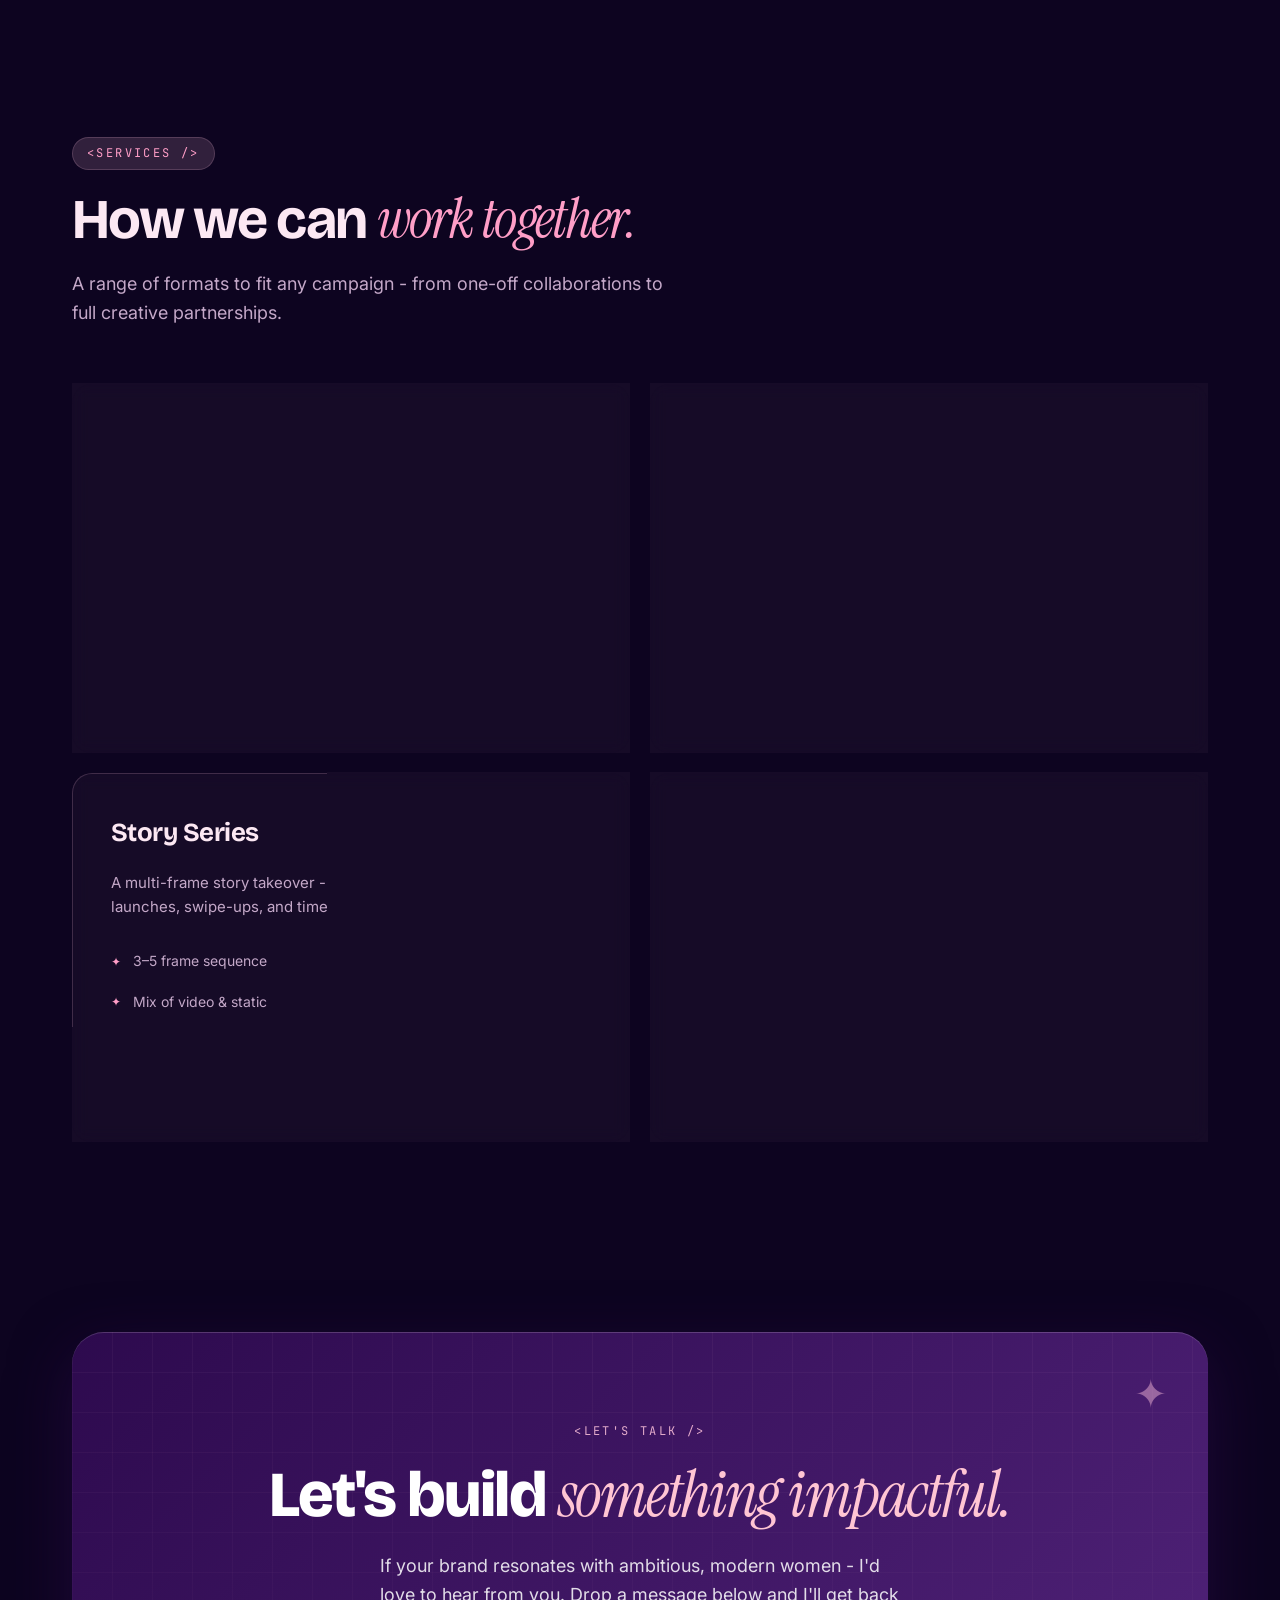
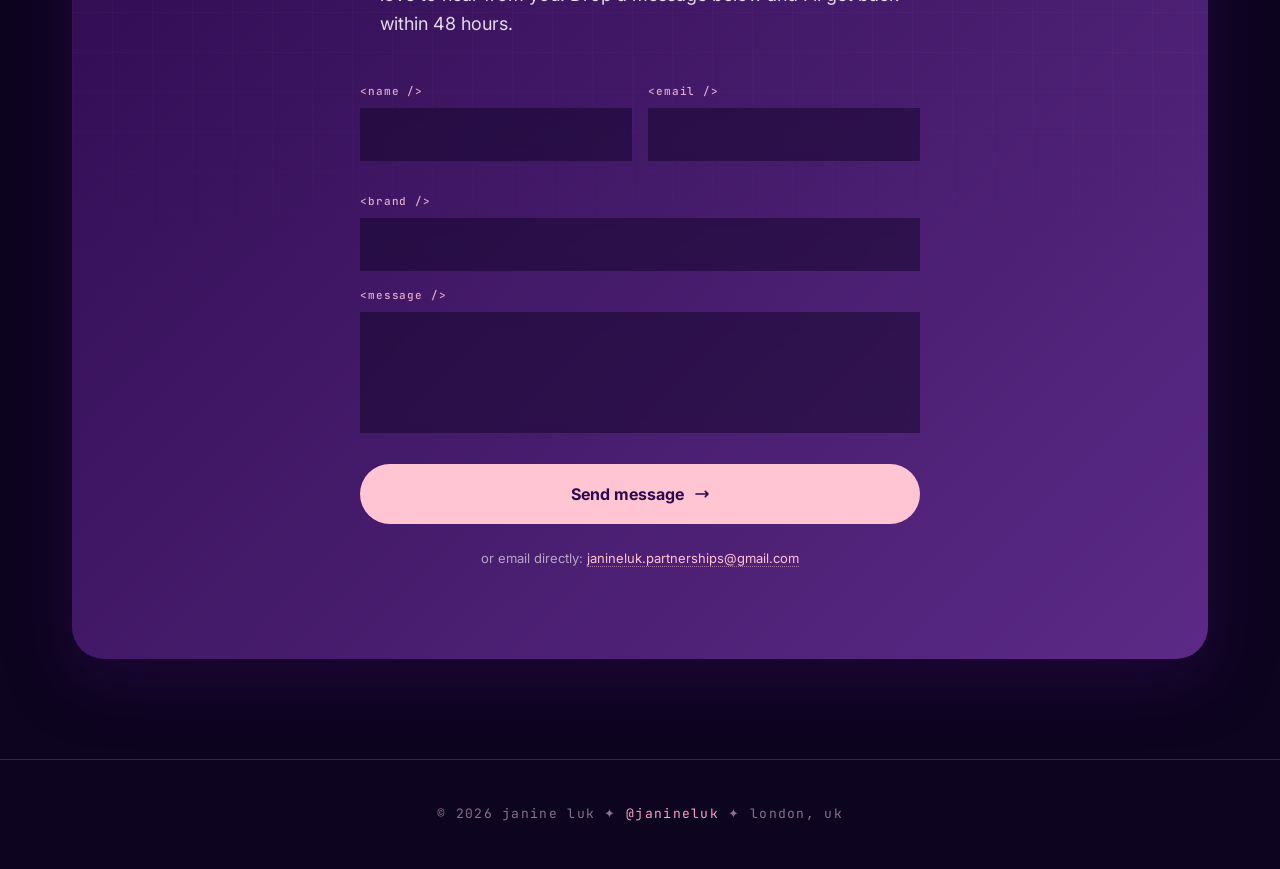
==== commit d5ab9d21: "Stats update" ====
--- a/index.html
+++ b/index.html
@@ -70,12 +70,12 @@
     <div class="stats-grid">
       <div class="stat-card">
         <div class="stat-label">Followers</div>
-        <div class="stat-value">6.4K</div>
+        <div class="stat-value">6.6K</div>
         <div class="stat-detail">@janineluk · growing fast</div>
       </div>
       <div class="stat-card highlight">
         <div class="stat-label">Viral moment</div>
-        <div class="stat-value">838K</div>
+        <div class="stat-value">839K</div>
         <div class="stat-detail">Views on one post this quarter</div>
       </div>
       <div class="stat-card">
@@ -85,7 +85,7 @@
       </div>
       <div class="stat-card">
         <div class="stat-label">Monthly reach</div>
-        <div class="stat-value">150K</div>
+        <div class="stat-value">504K</div>
         <div class="stat-detail">Feed · reels · stories</div>
       </div>
     </div>
@@ -178,17 +178,17 @@
       <a class="content-card viral" href="https://www.instagram.com/reel/DWrKd-1DQzM/" target="_blank" rel="noopener noreferrer" aria-label="Open viral reel on Instagram">
         <img src="public/assets/post-1.jpeg" alt="Viral post" />
         <div class="badge">★ Viral</div>
-        <div class="views">838K<small>views</small></div>
+        <div class="views">839K<small>views</small></div>
       </a>
       <a class="content-card" href="https://www.instagram.com/reel/DY6dB6ptu91/" target="_blank" rel="noopener noreferrer" aria-label="Open featured reel on Instagram">
-        <img src="public/assets/post-2.jpeg" alt="Featured reels" />
+        <img src="public/assets/post-4.jpeg" alt="Featured reels" />
         <div class="badge">Reels</div>
-        <div class="views">48.3K<small>views</small></div>
+        <div class="views">357K<small>views</small></div>
       </a>
       <a class="content-card" href="https://www.instagram.com/reel/DZrsfZSt8--/" target="_blank" rel="noopener noreferrer" aria-label="Open featured reel on Instagram">
-        <img src="public/assets/post-3.jpeg" alt="Featured reels" />
+        <img src="public/assets/post-5.jpeg" alt="Featured reels" />
         <div class="badge">Reels</div>
-        <div class="views">8.8K<small>views</small></div>
+        <div class="views">11K<small>views</small></div>
       </a>
     </div>
   </div>
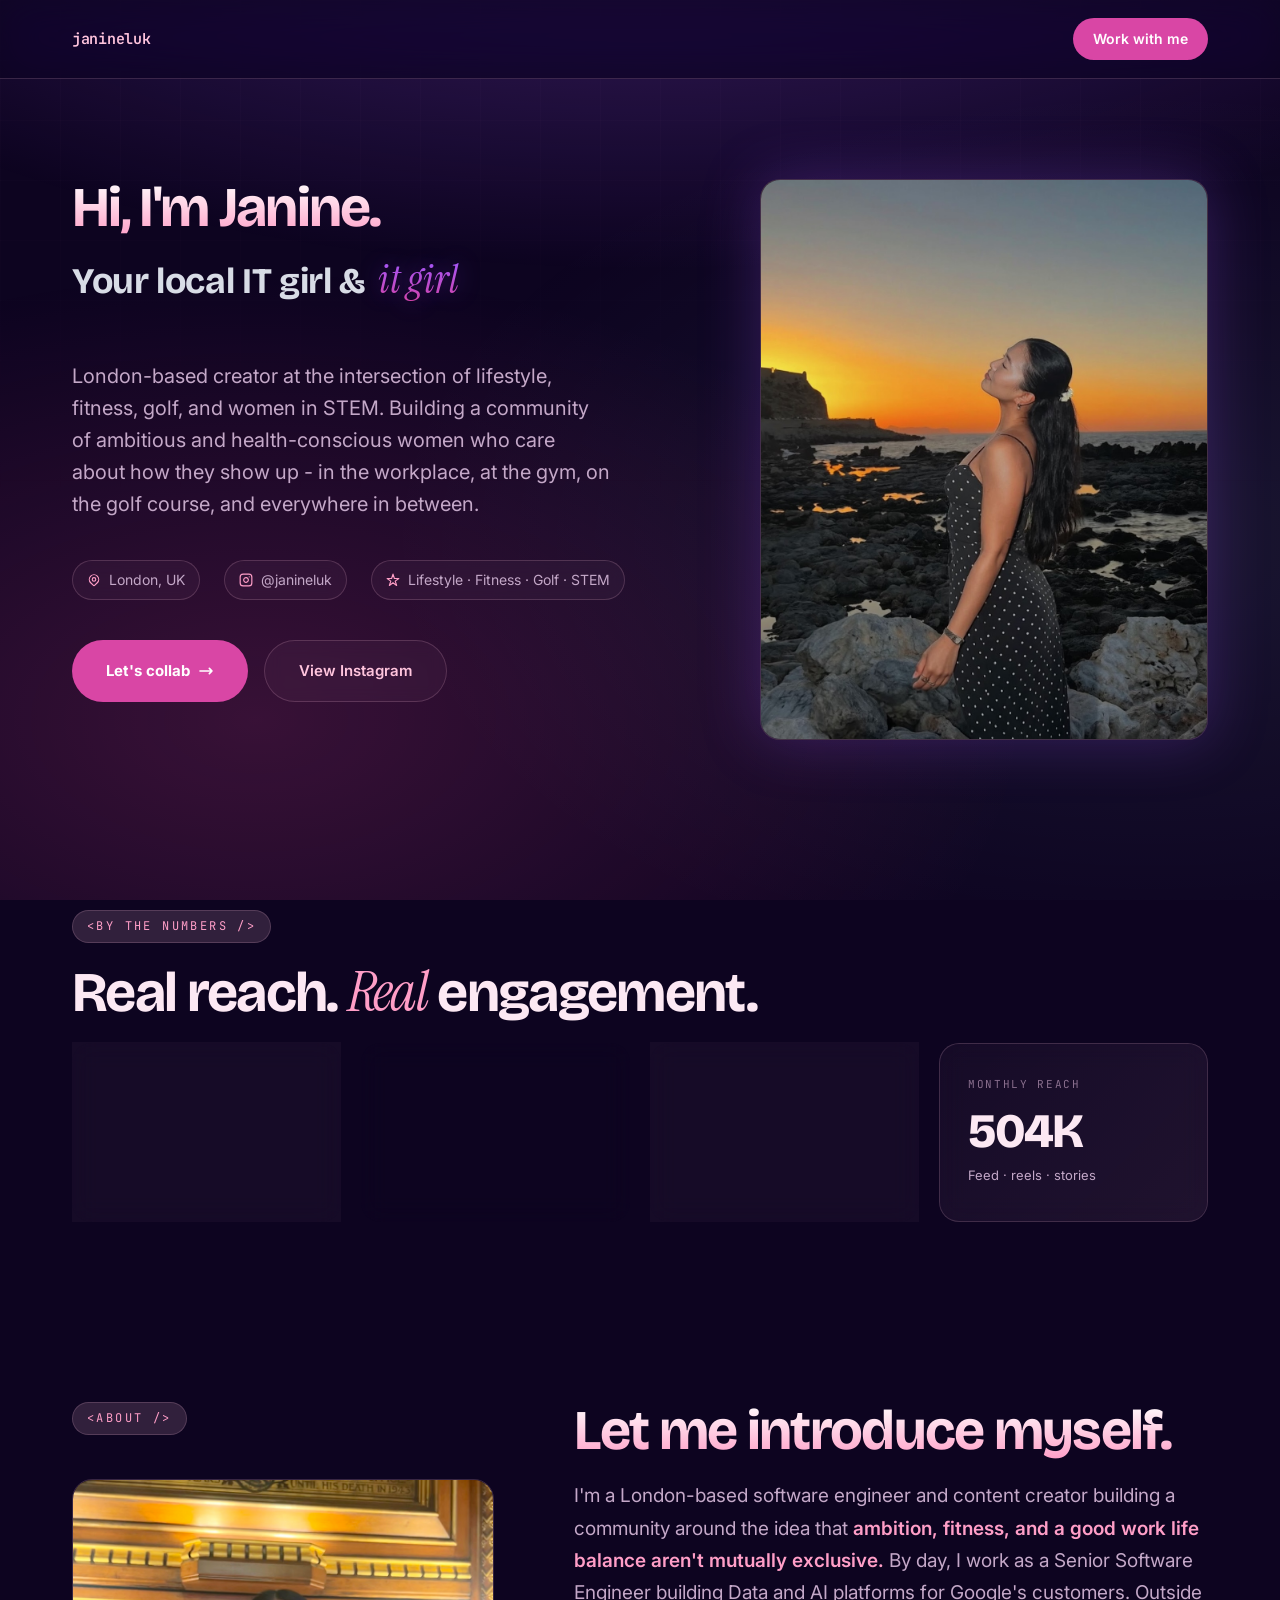
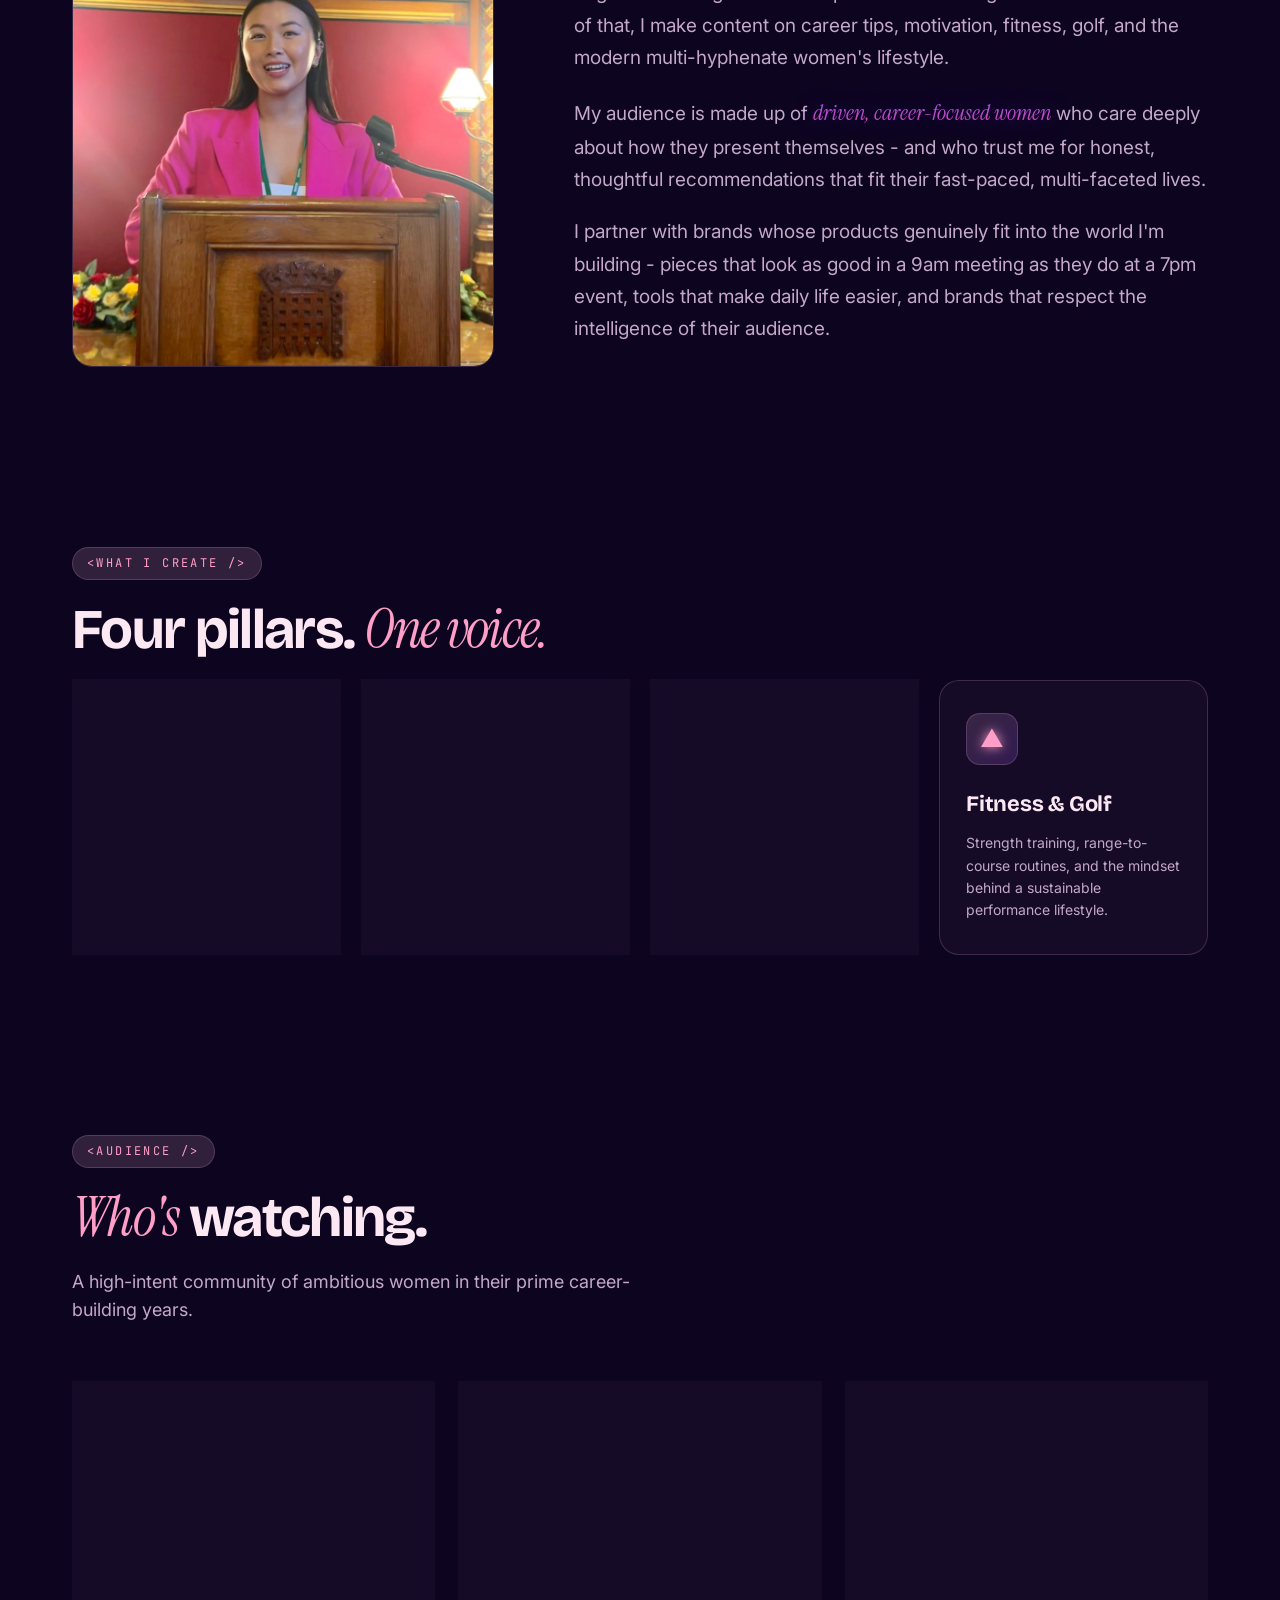
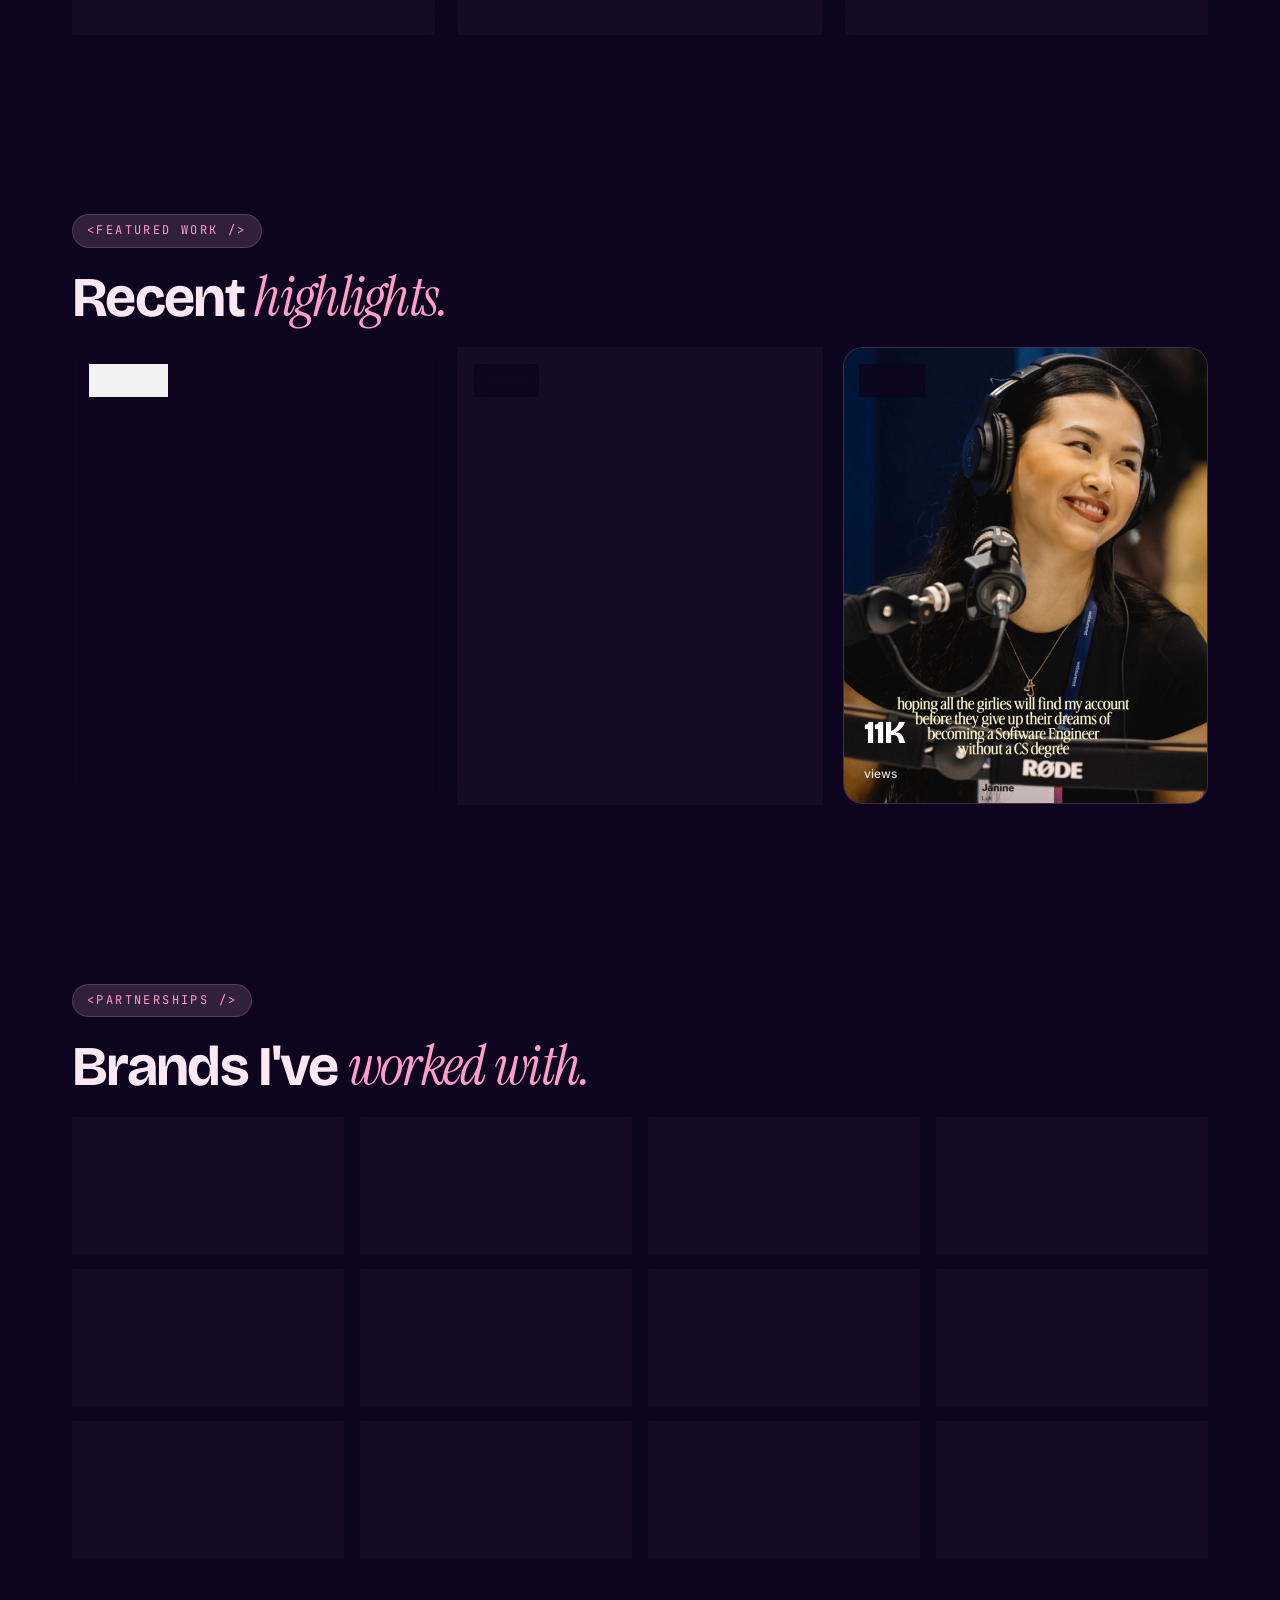
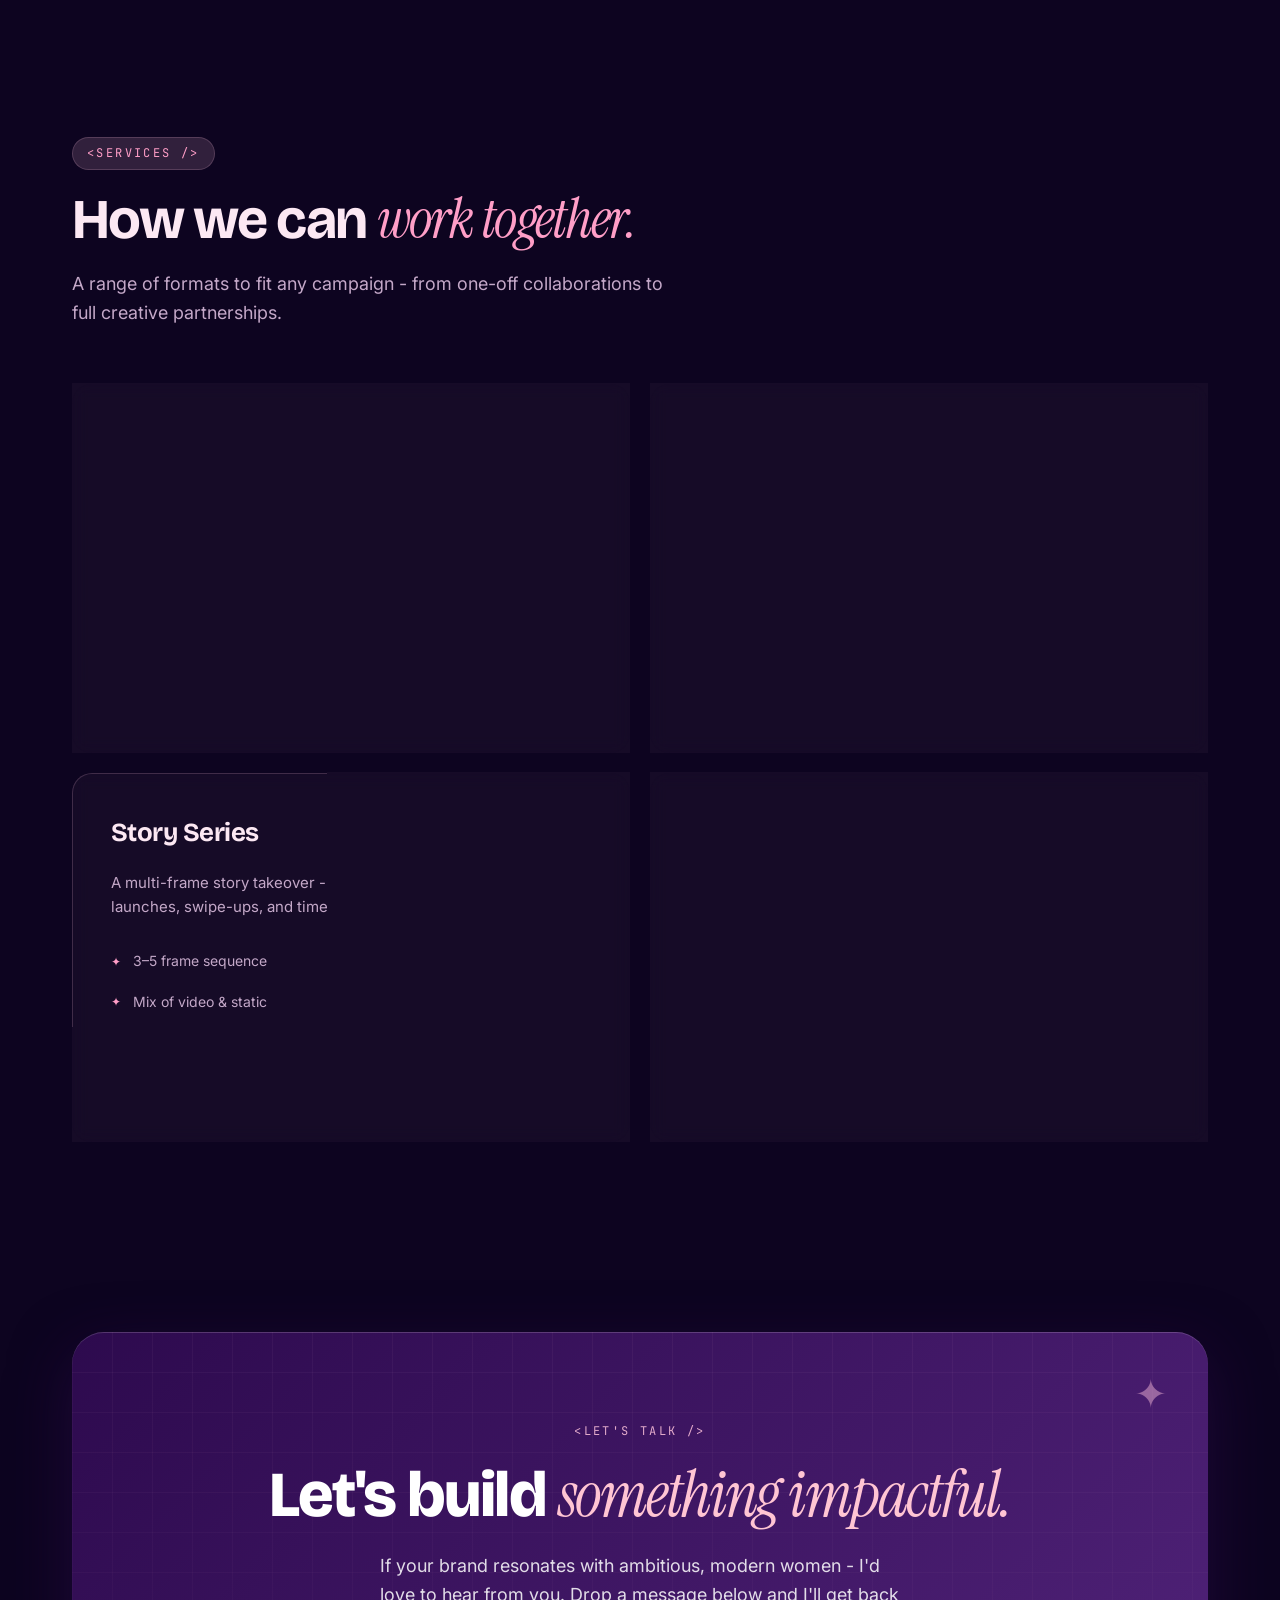
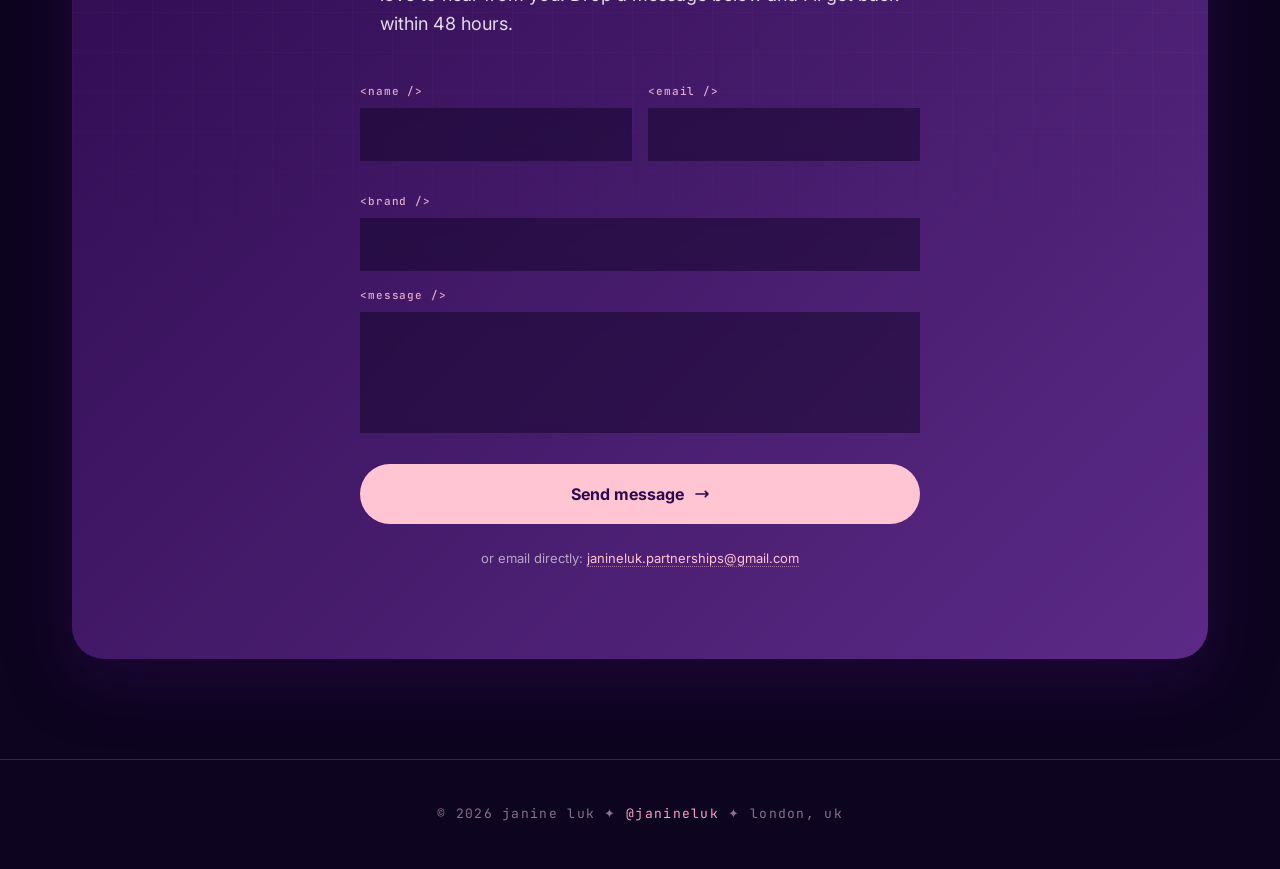
==== commit cf174a86: "Update urls" ====
--- a/index.html
+++ b/index.html
@@ -180,12 +180,12 @@
         <div class="badge">★ Viral</div>
         <div class="views">839K<small>views</small></div>
       </a>
-      <a class="content-card" href="https://www.instagram.com/reel/DY6dB6ptu91/" target="_blank" rel="noopener noreferrer" aria-label="Open featured reel on Instagram">
+      <a class="content-card" href="https://www.instagram.com/reel/Dc0p4ssIKQV/" target="_blank" rel="noopener noreferrer" aria-label="Open featured reel on Instagram">
         <img src="public/assets/post-4.jpeg" alt="Featured reels" />
         <div class="badge">Reels</div>
         <div class="views">357K<small>views</small></div>
       </a>
-      <a class="content-card" href="https://www.instagram.com/reel/DZrsfZSt8--/" target="_blank" rel="noopener noreferrer" aria-label="Open featured reel on Instagram">
+      <a class="content-card" href="https://www.instagram.com/reel/DcVVkeJtqzK/" target="_blank" rel="noopener noreferrer" aria-label="Open featured reel on Instagram">
         <img src="public/assets/post-5.jpeg" alt="Featured reels" />
         <div class="badge">Reels</div>
         <div class="views">11K<small>views</small></div>
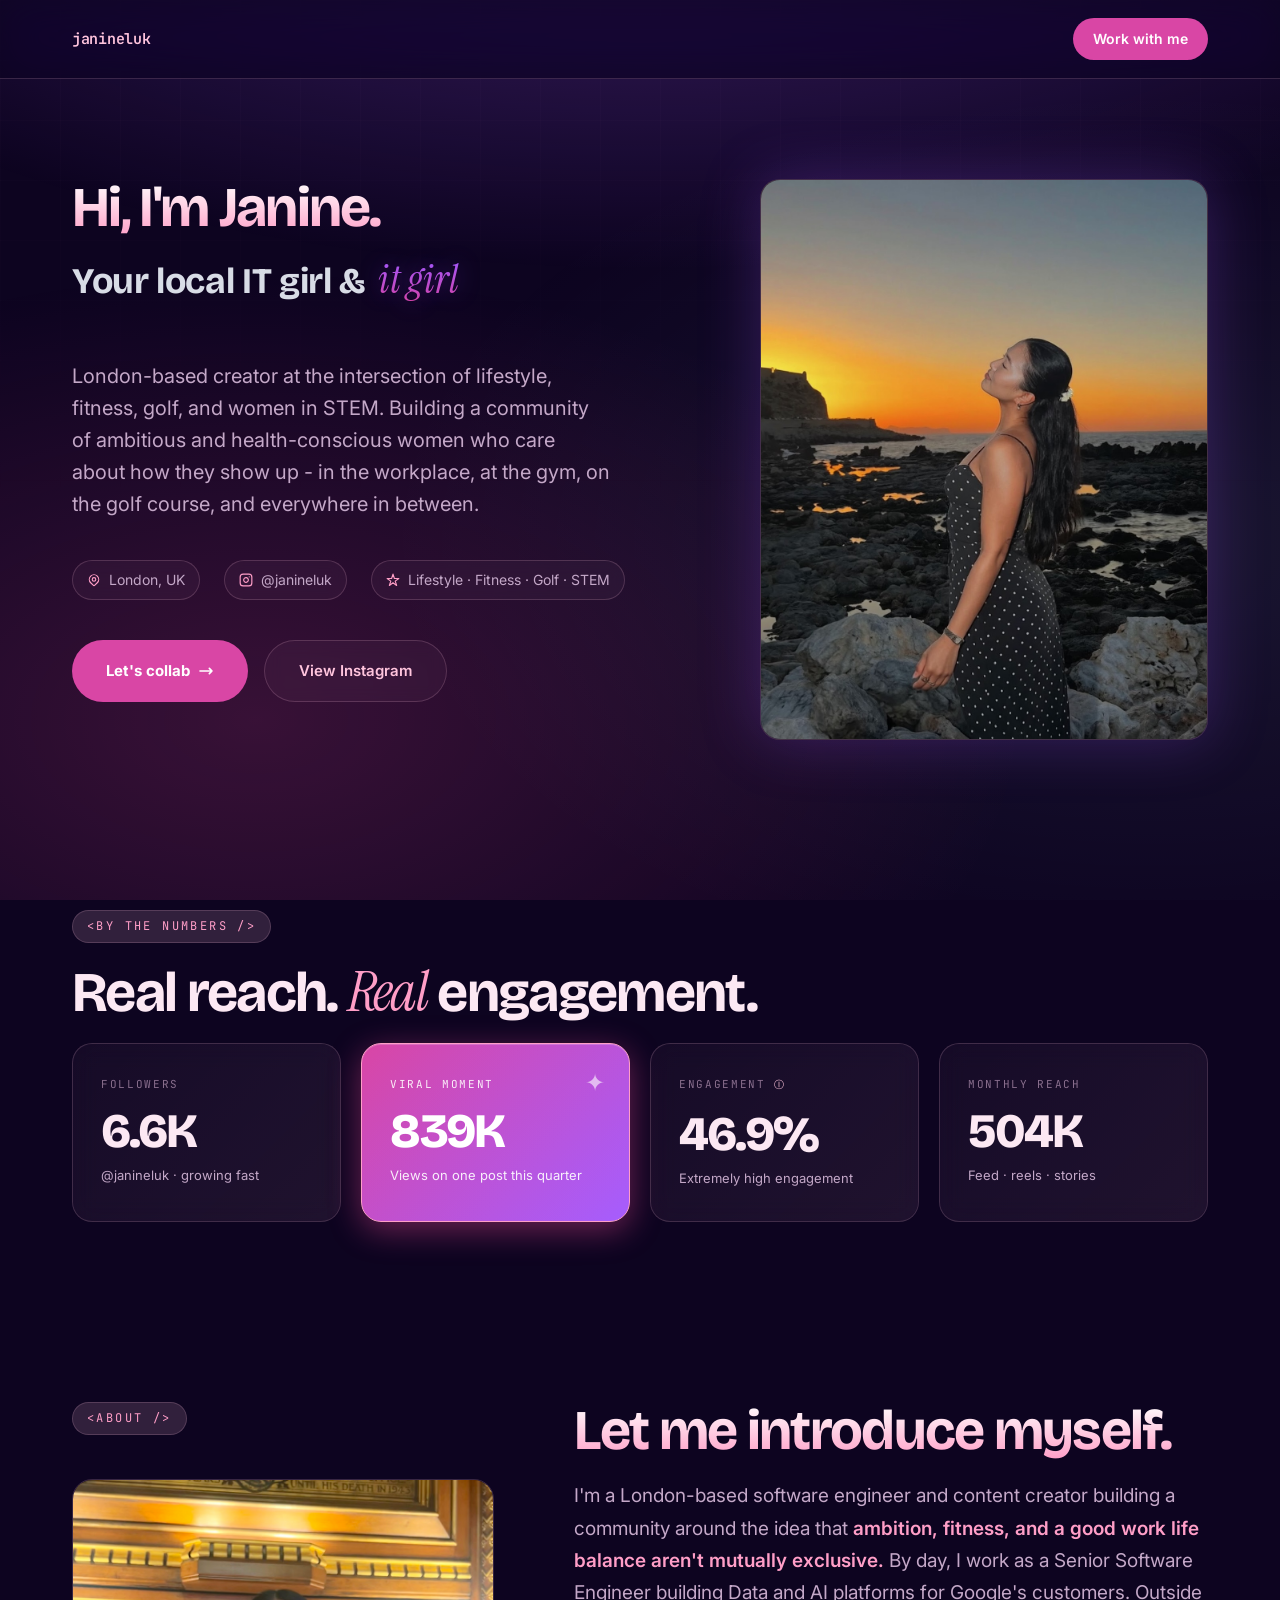
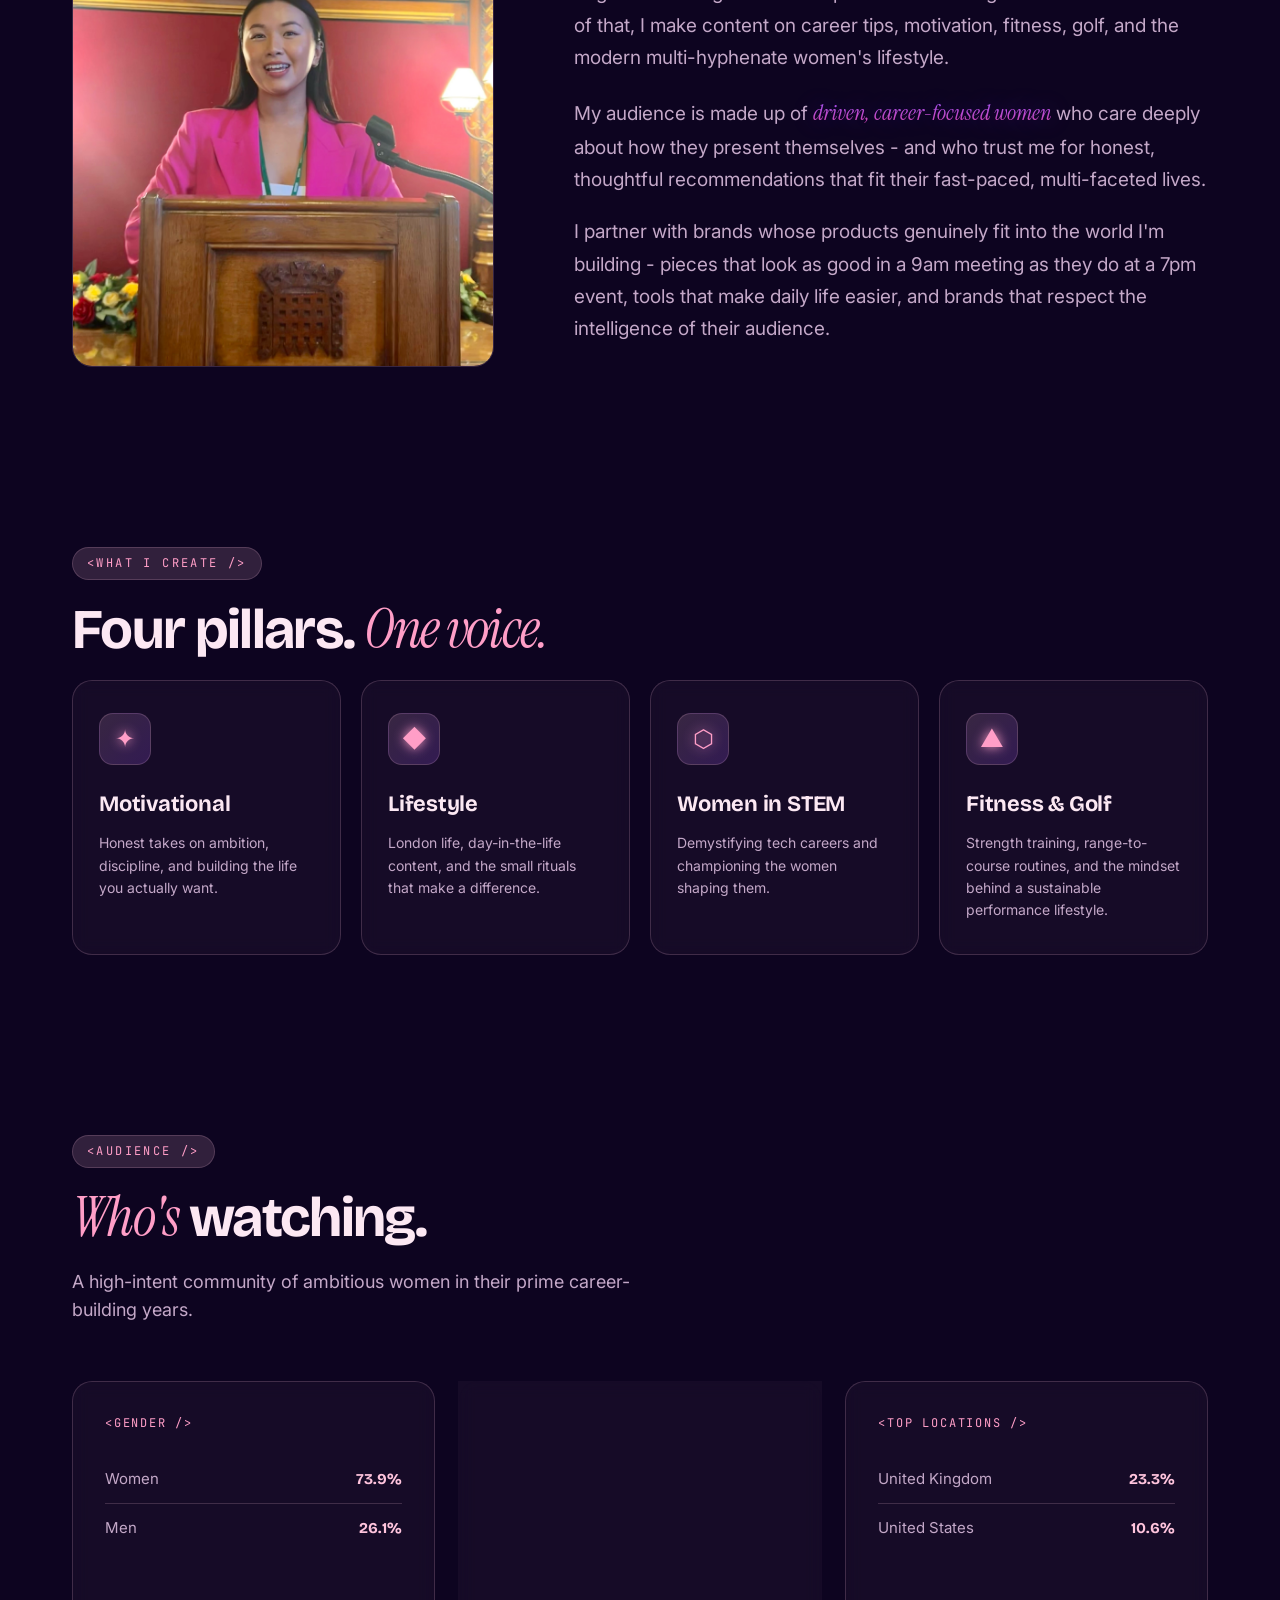
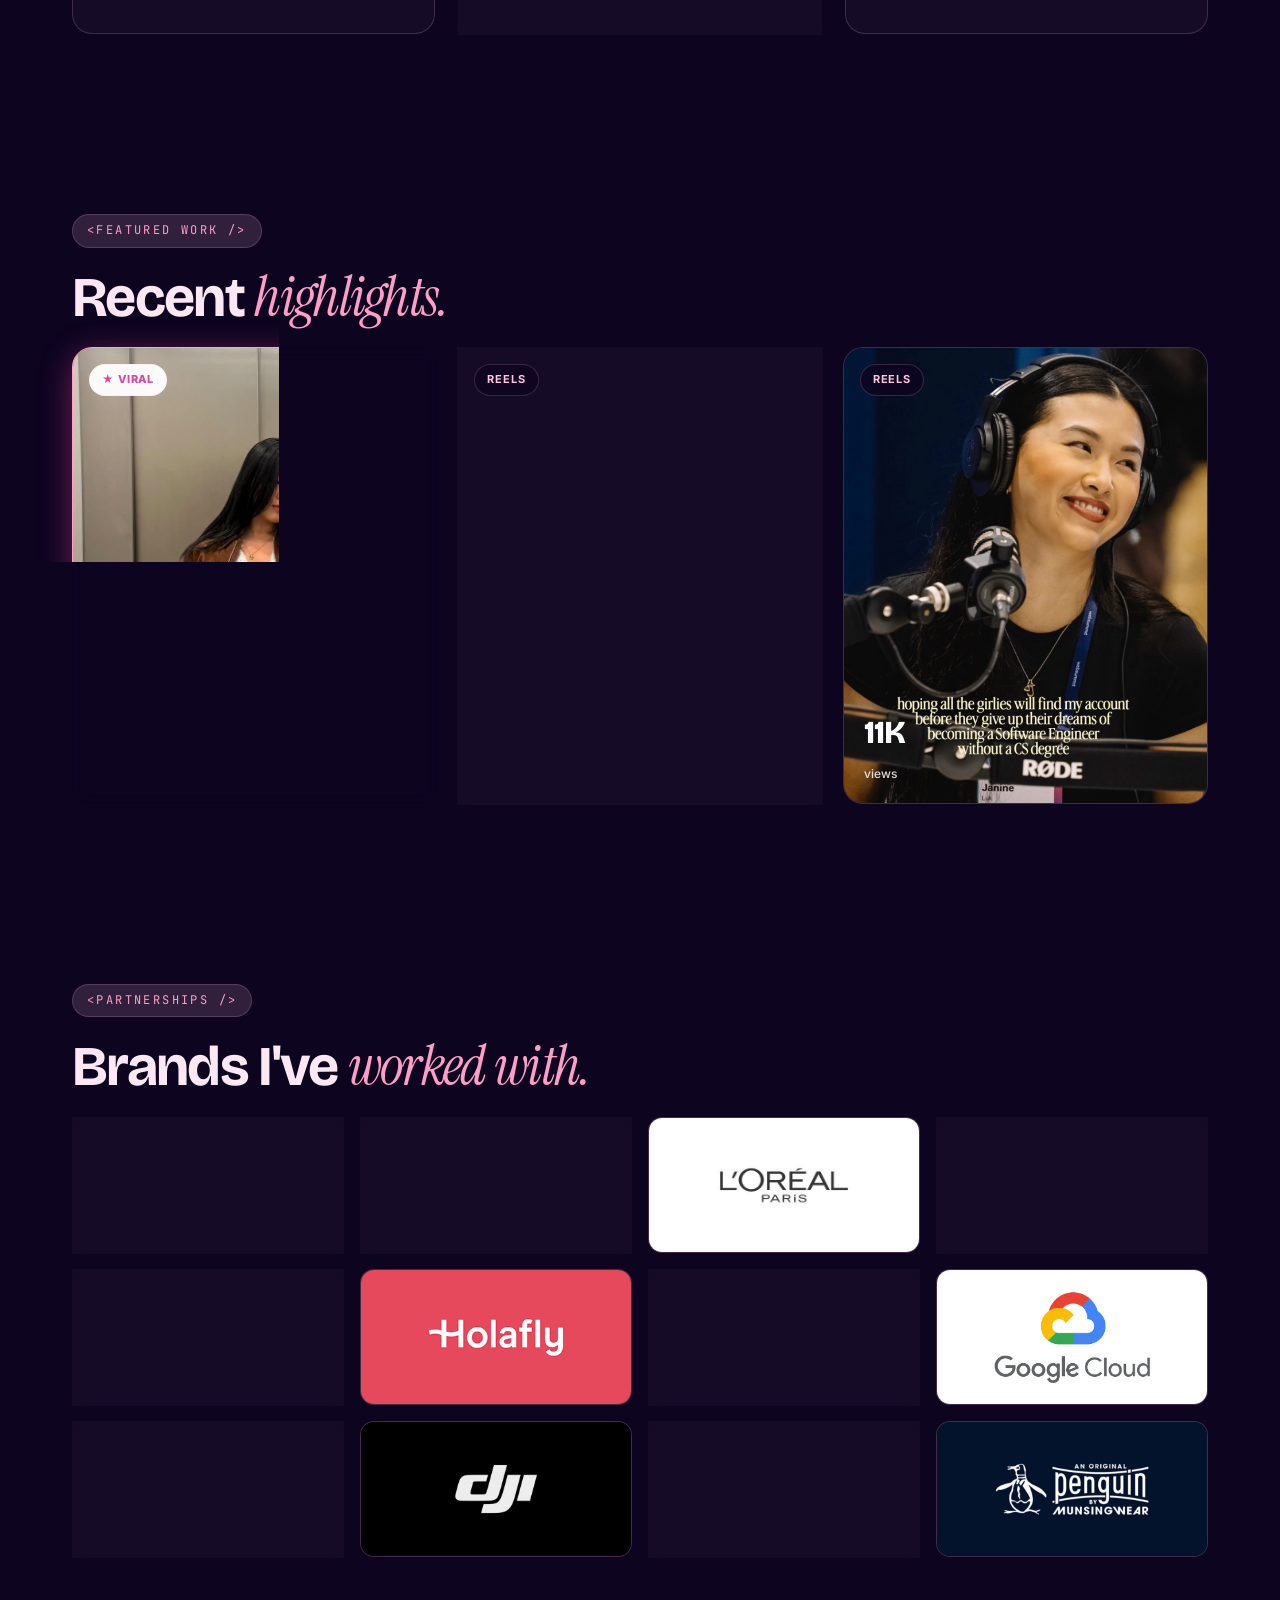
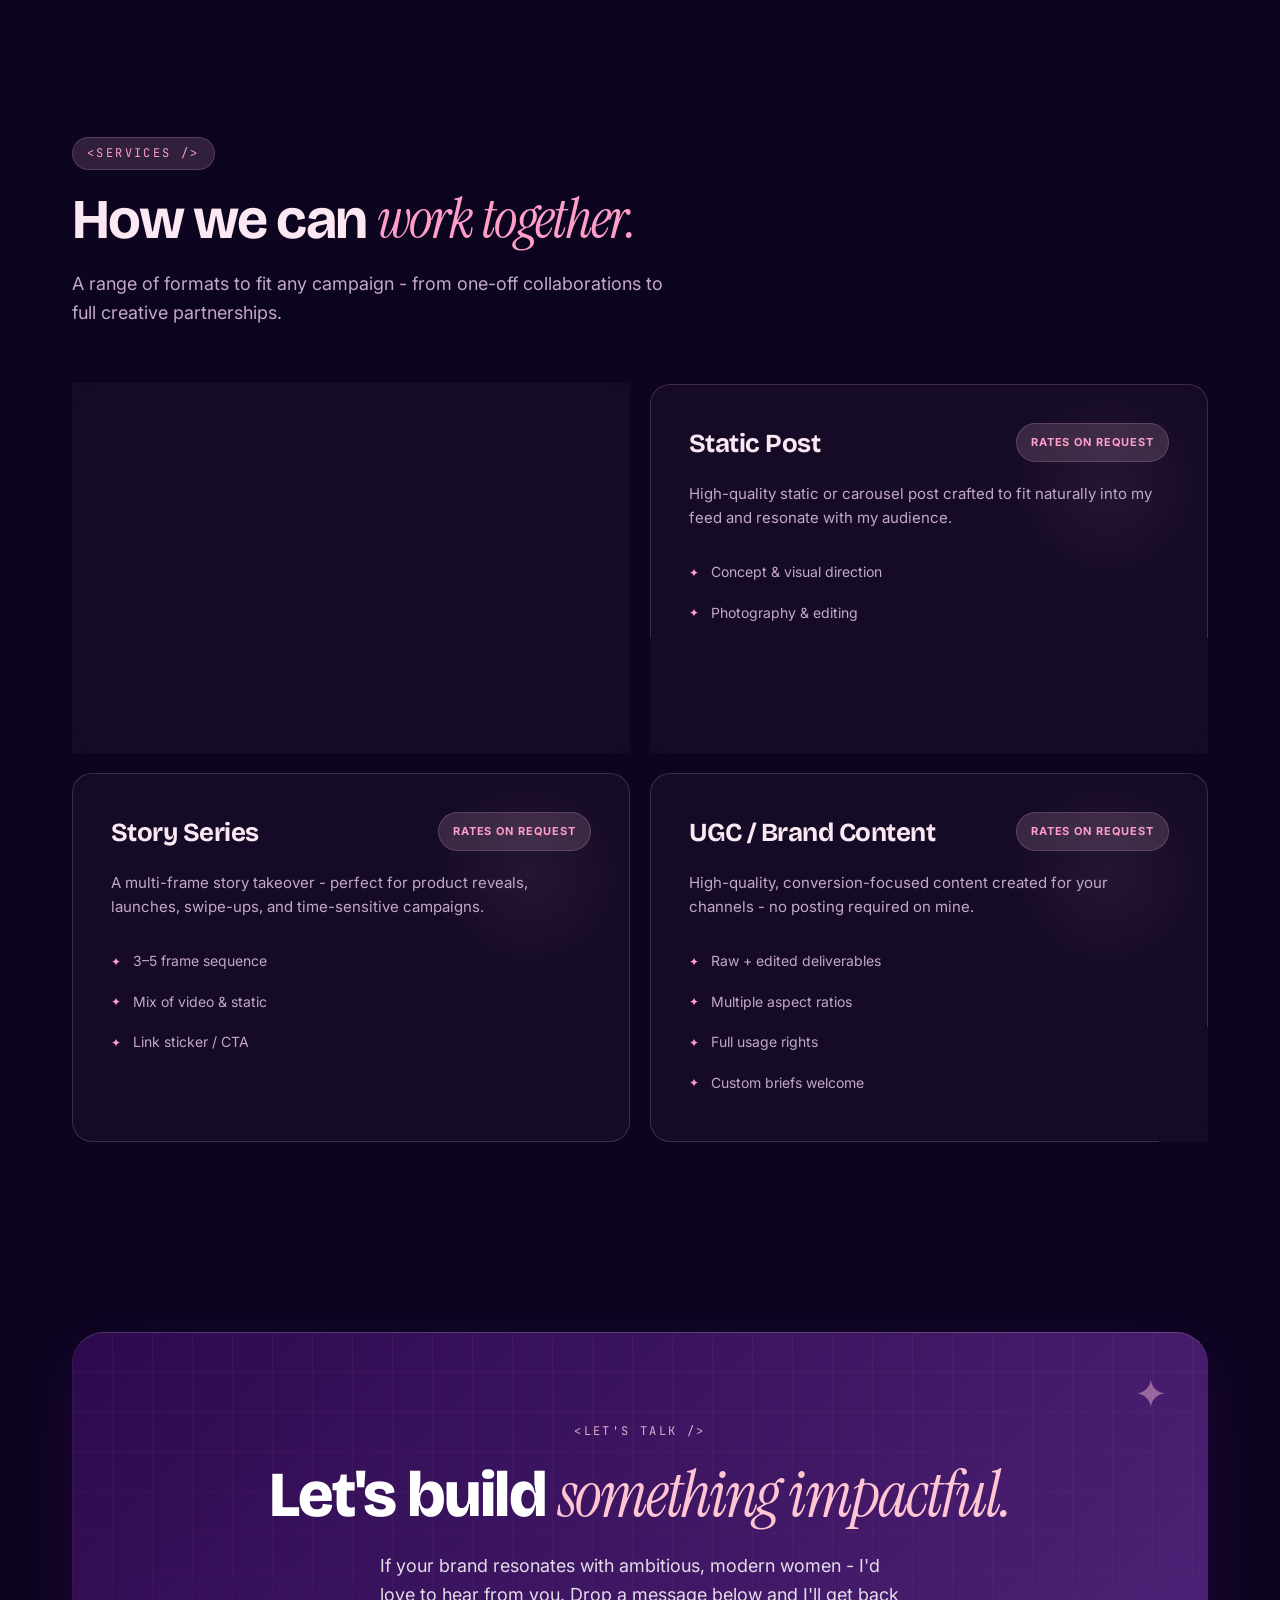
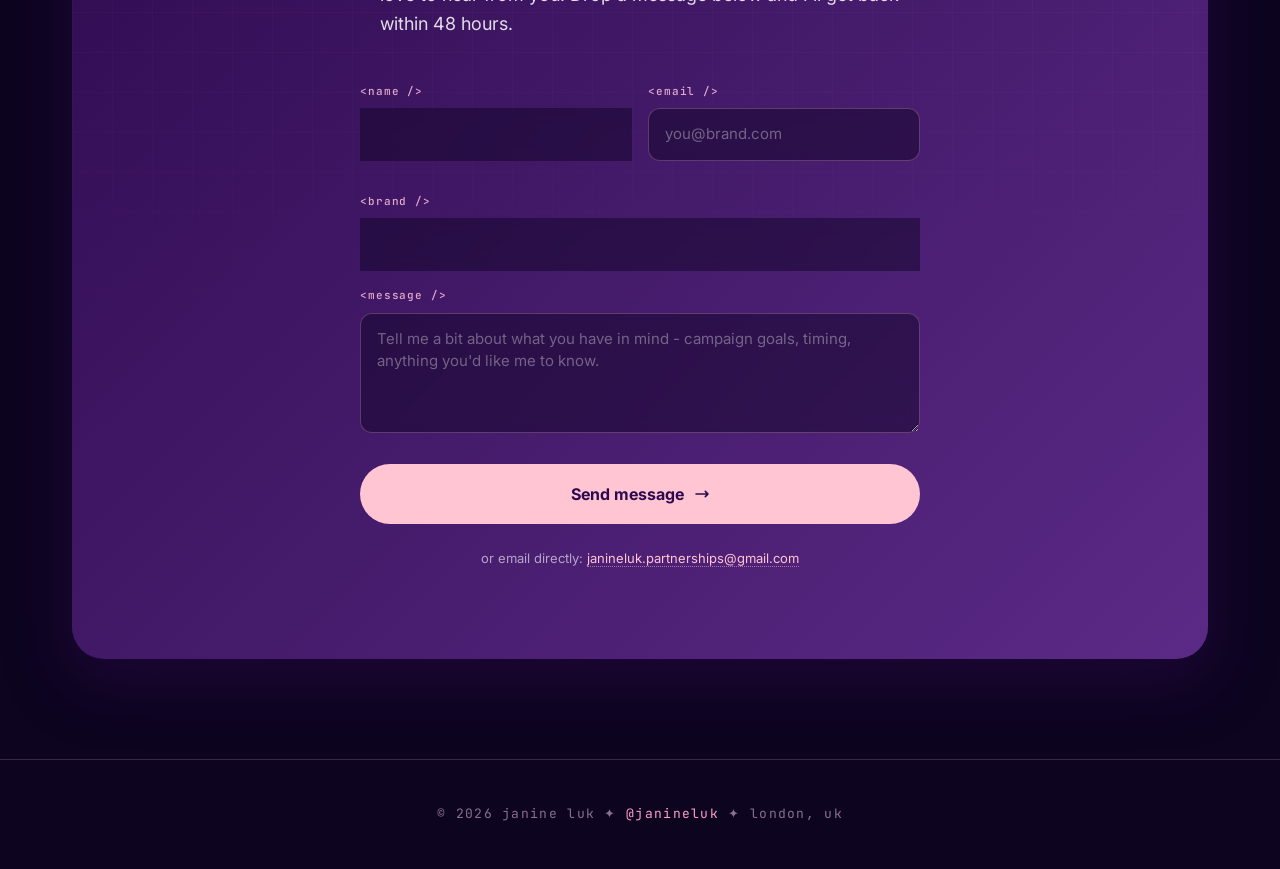
==== commit 731a41d8: "Update stats" ====
--- a/index.html
+++ b/index.html
@@ -183,7 +183,7 @@
       <a class="content-card" href="https://www.instagram.com/reel/Dc0p4ssIKQV/" target="_blank" rel="noopener noreferrer" aria-label="Open featured reel on Instagram">
         <img src="public/assets/post-4.jpeg" alt="Featured reels" />
         <div class="badge">Reels</div>
-        <div class="views">357K<small>views</small></div>
+        <div class="views">391K<small>views</small></div>
       </a>
       <a class="content-card" href="https://www.instagram.com/reel/DcVVkeJtqzK/" target="_blank" rel="noopener noreferrer" aria-label="Open featured reel on Instagram">
         <img src="public/assets/post-5.jpeg" alt="Featured reels" />
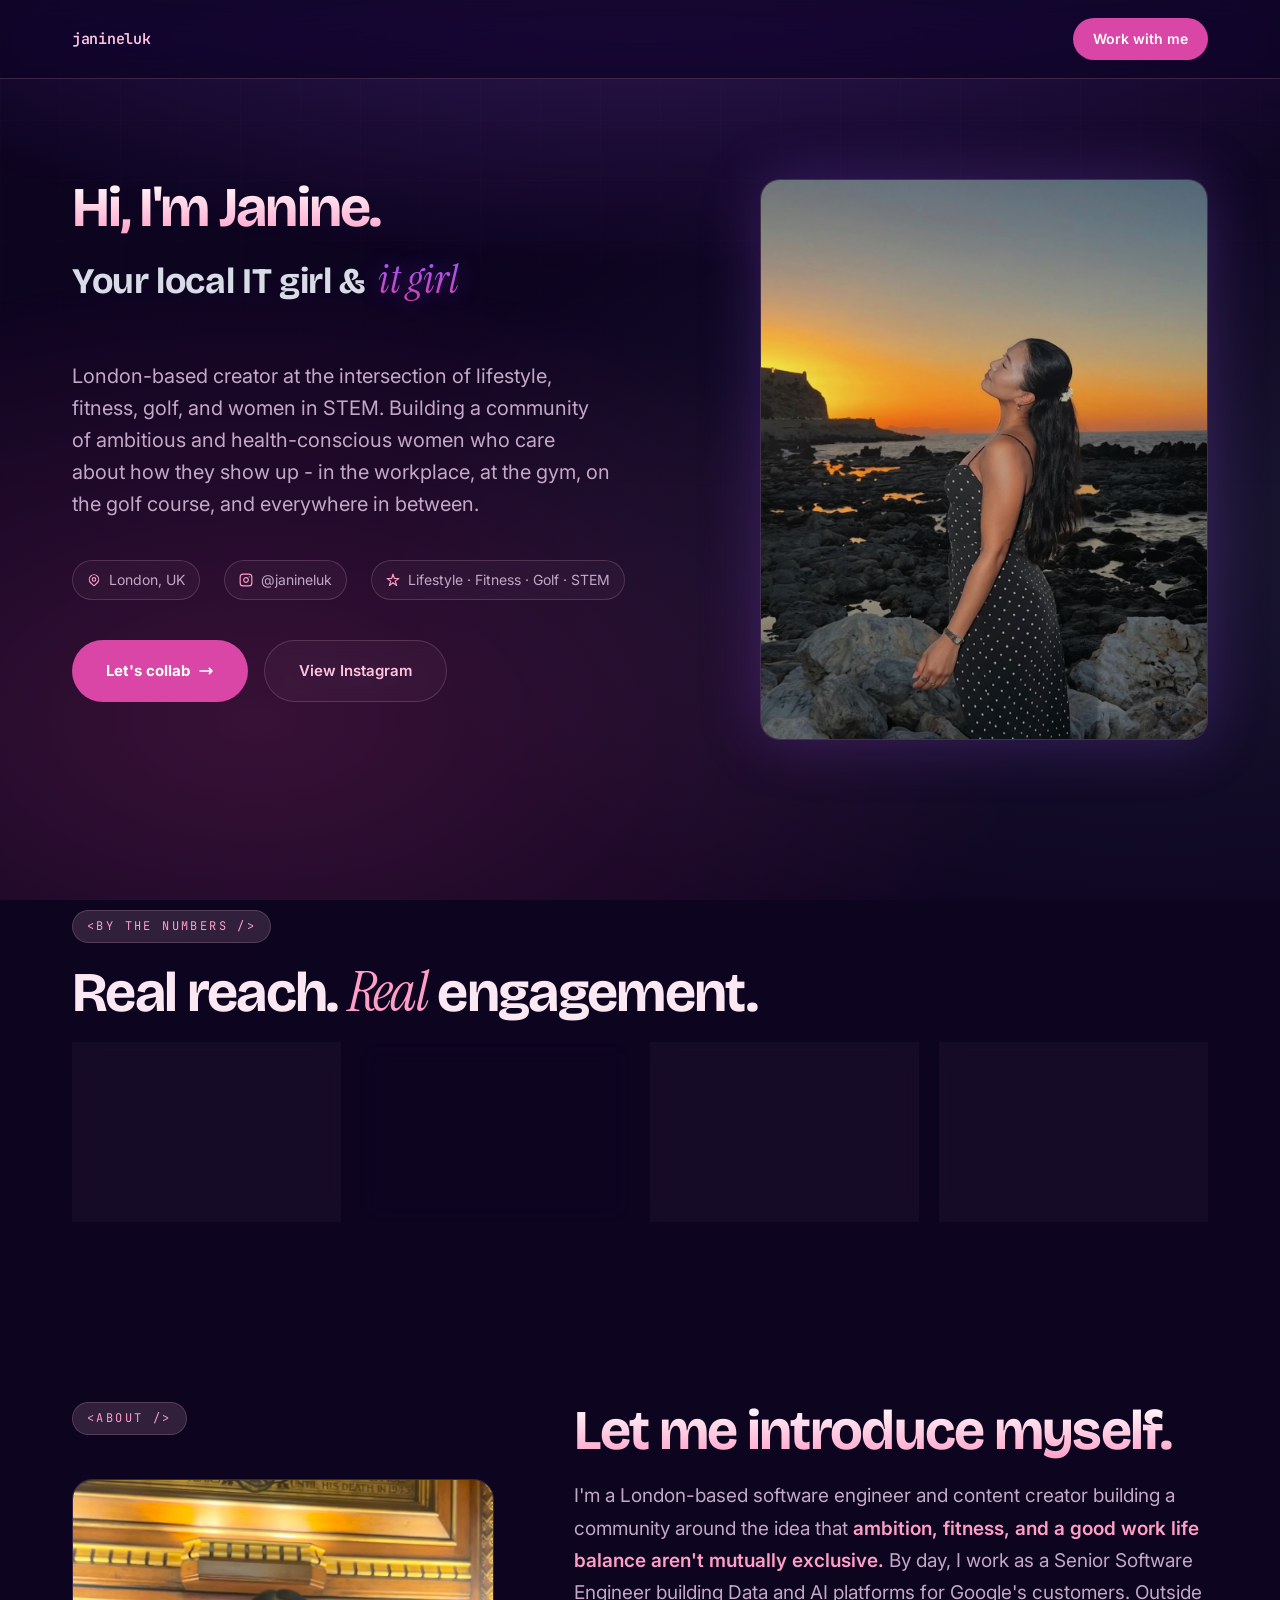
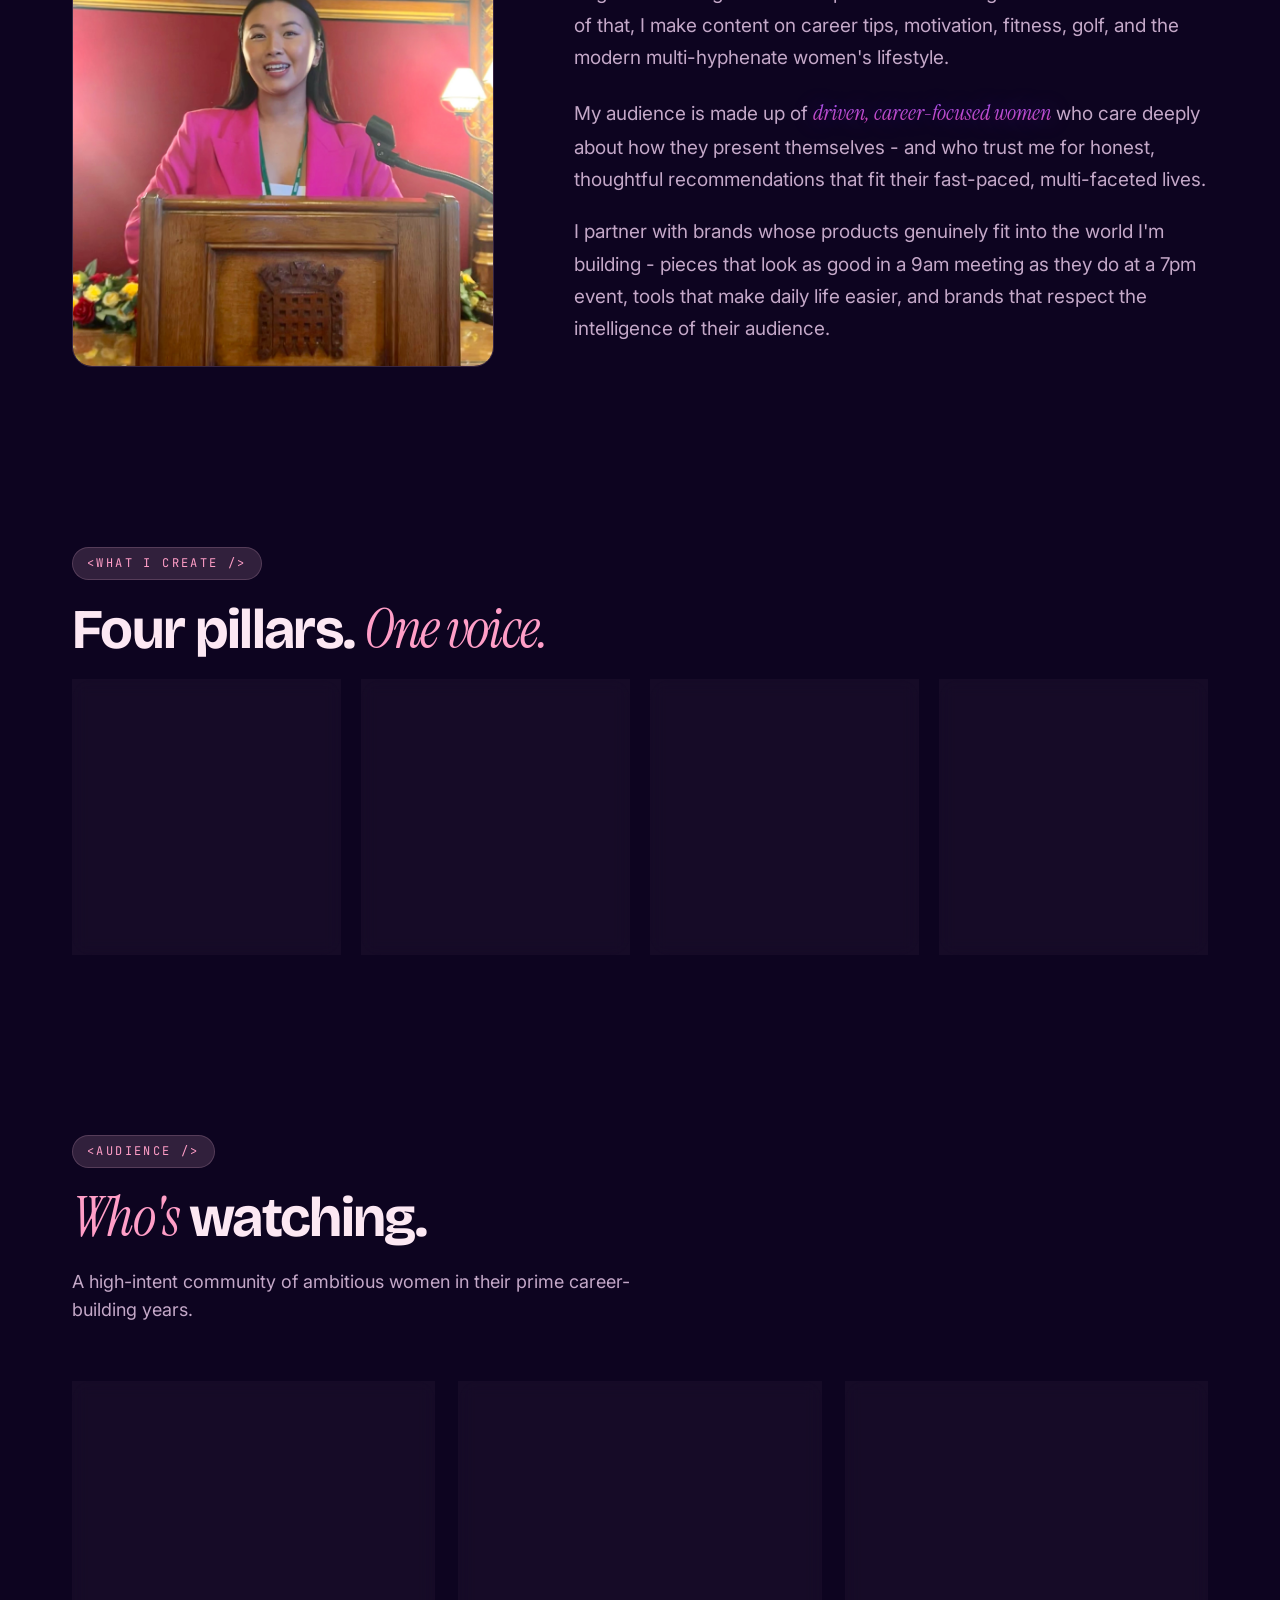
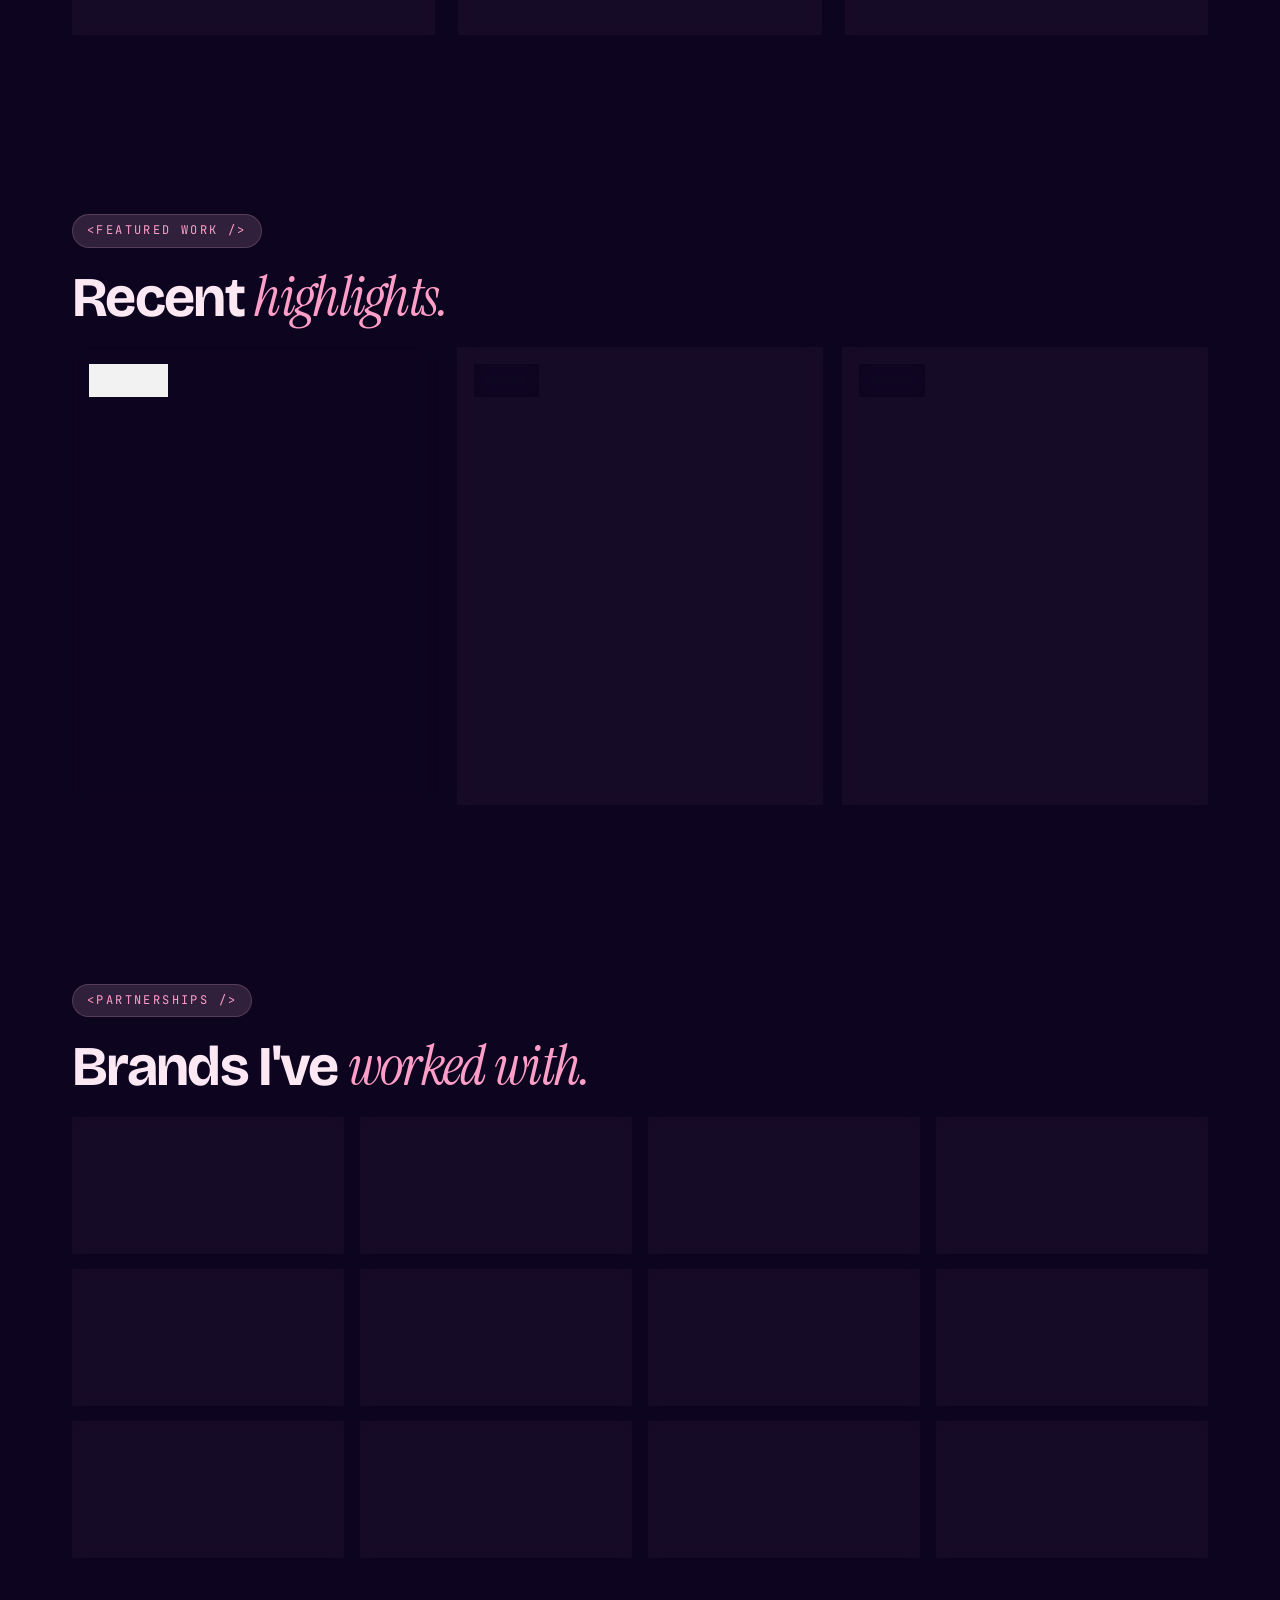
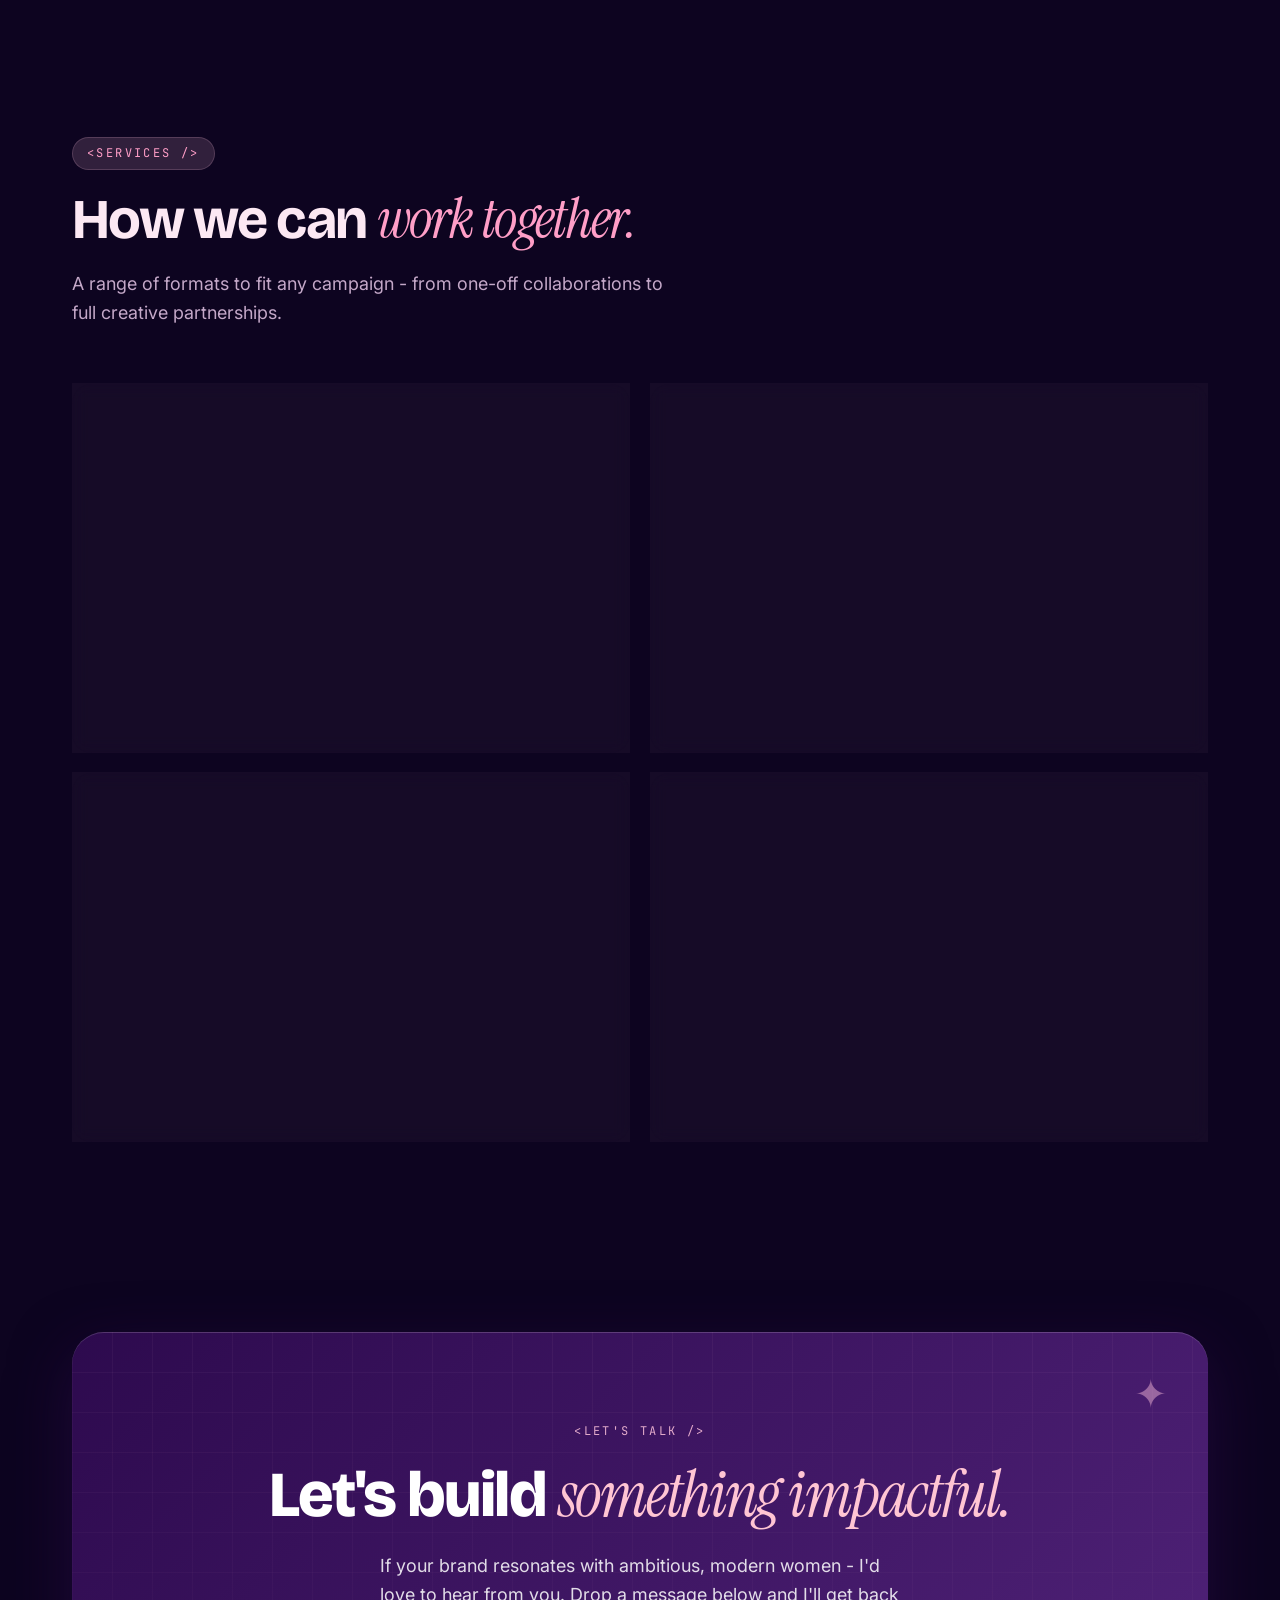
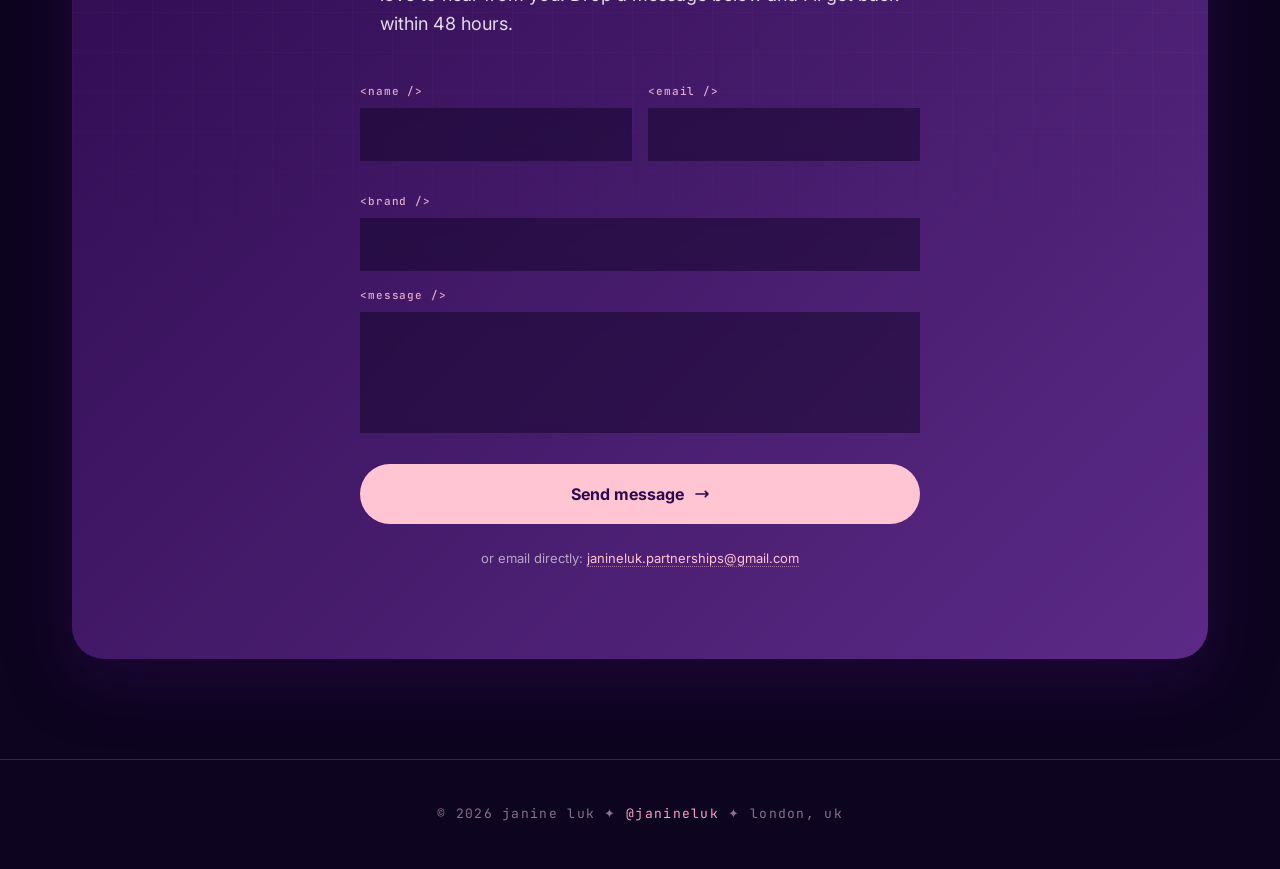
==== commit 22da50d8: "update stats" ====
--- a/index.html
+++ b/index.html
@@ -70,7 +70,7 @@
     <div class="stats-grid">
       <div class="stat-card">
         <div class="stat-label">Followers</div>
-        <div class="stat-value">6.6K</div>
+        <div class="stat-value">6.7k</div>
         <div class="stat-detail">@janineluk · growing fast</div>
       </div>
       <div class="stat-card highlight">
@@ -85,7 +85,7 @@
       </div>
       <div class="stat-card">
         <div class="stat-label">Monthly reach</div>
-        <div class="stat-value">504K</div>
+        <div class="stat-value">705K</div>
         <div class="stat-detail">Feed · reels · stories</div>
       </div>
     </div>
@@ -183,12 +183,12 @@
       <a class="content-card" href="https://www.instagram.com/reel/Dc0p4ssIKQV/" target="_blank" rel="noopener noreferrer" aria-label="Open featured reel on Instagram">
         <img src="public/assets/post-4.jpeg" alt="Featured reels" />
         <div class="badge">Reels</div>
-        <div class="views">391K<small>views</small></div>
+        <div class="views">592K<small>views</small></div>
       </a>
       <a class="content-card" href="https://www.instagram.com/reel/DcVVkeJtqzK/" target="_blank" rel="noopener noreferrer" aria-label="Open featured reel on Instagram">
         <img src="public/assets/post-5.jpeg" alt="Featured reels" />
         <div class="badge">Reels</div>
-        <div class="views">11K<small>views</small></div>
+        <div class="views">11.5k<small>views</small></div>
       </a>
     </div>
   </div>
